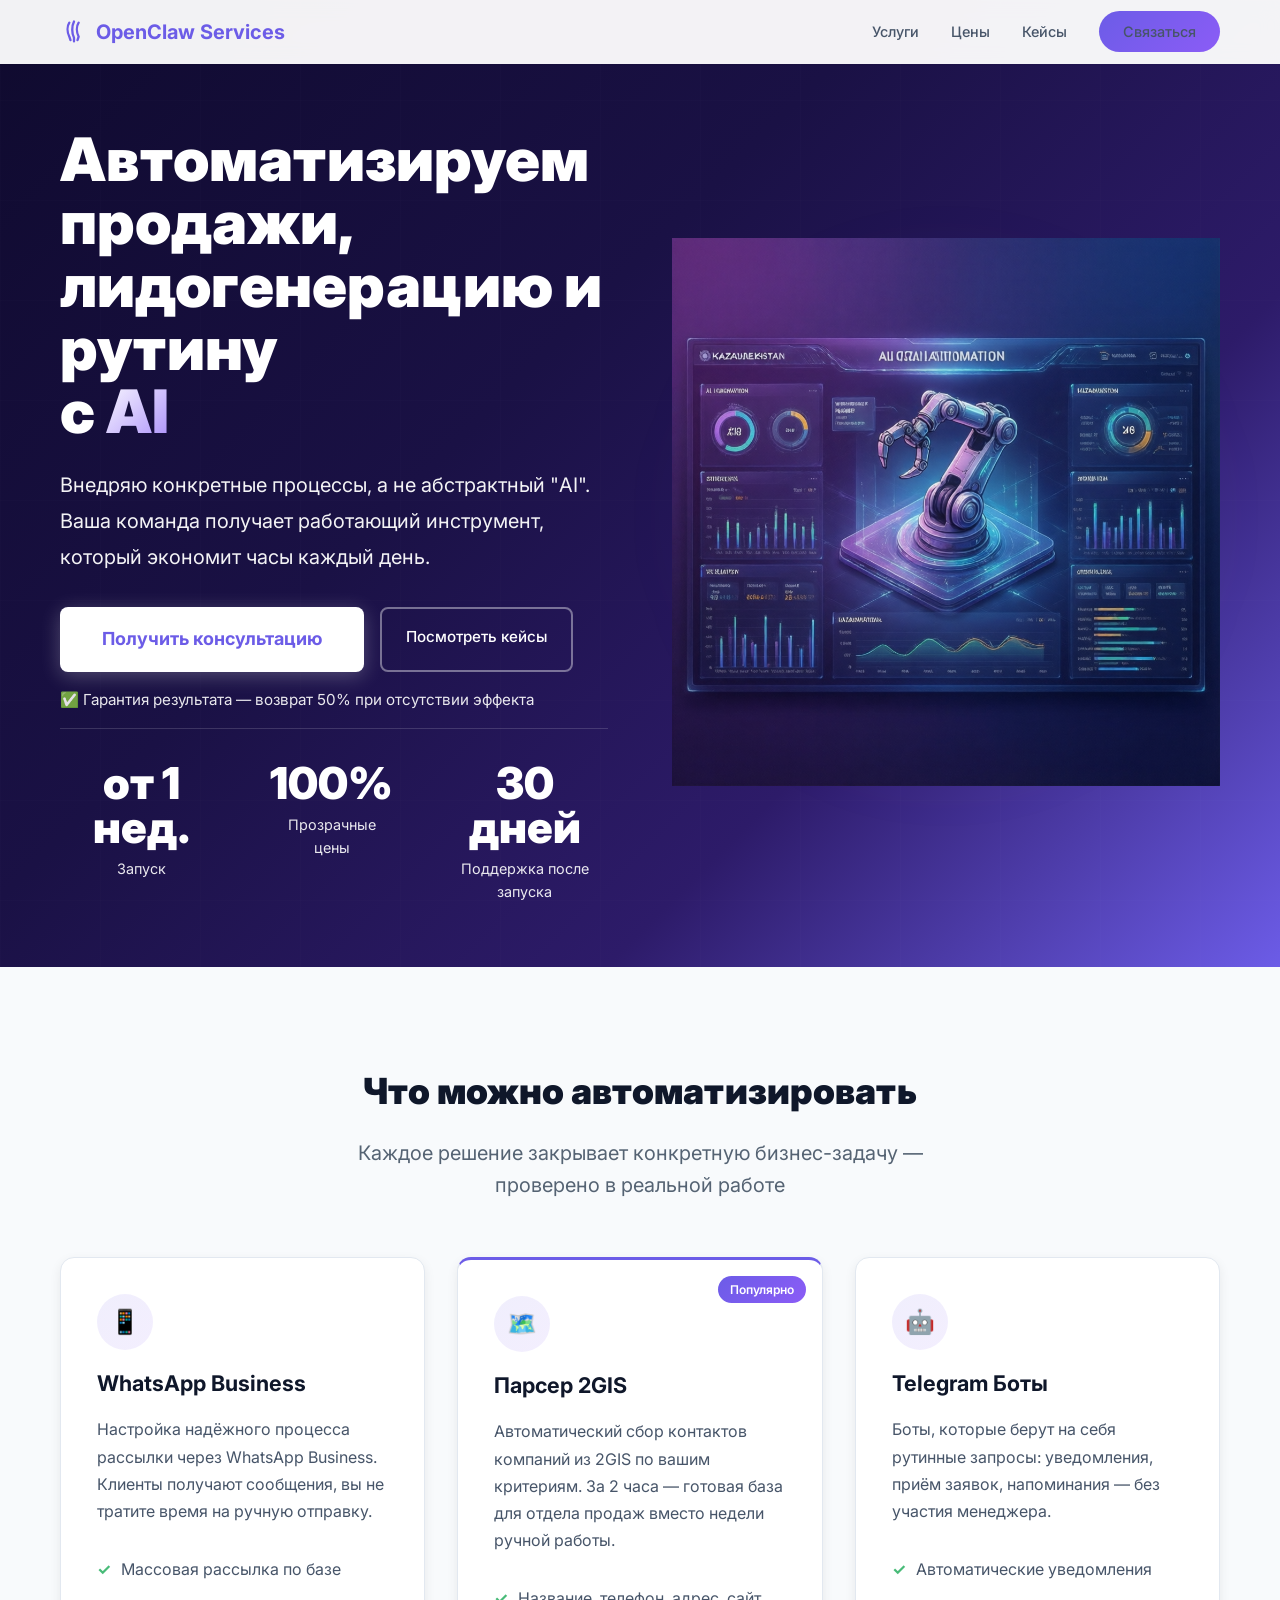
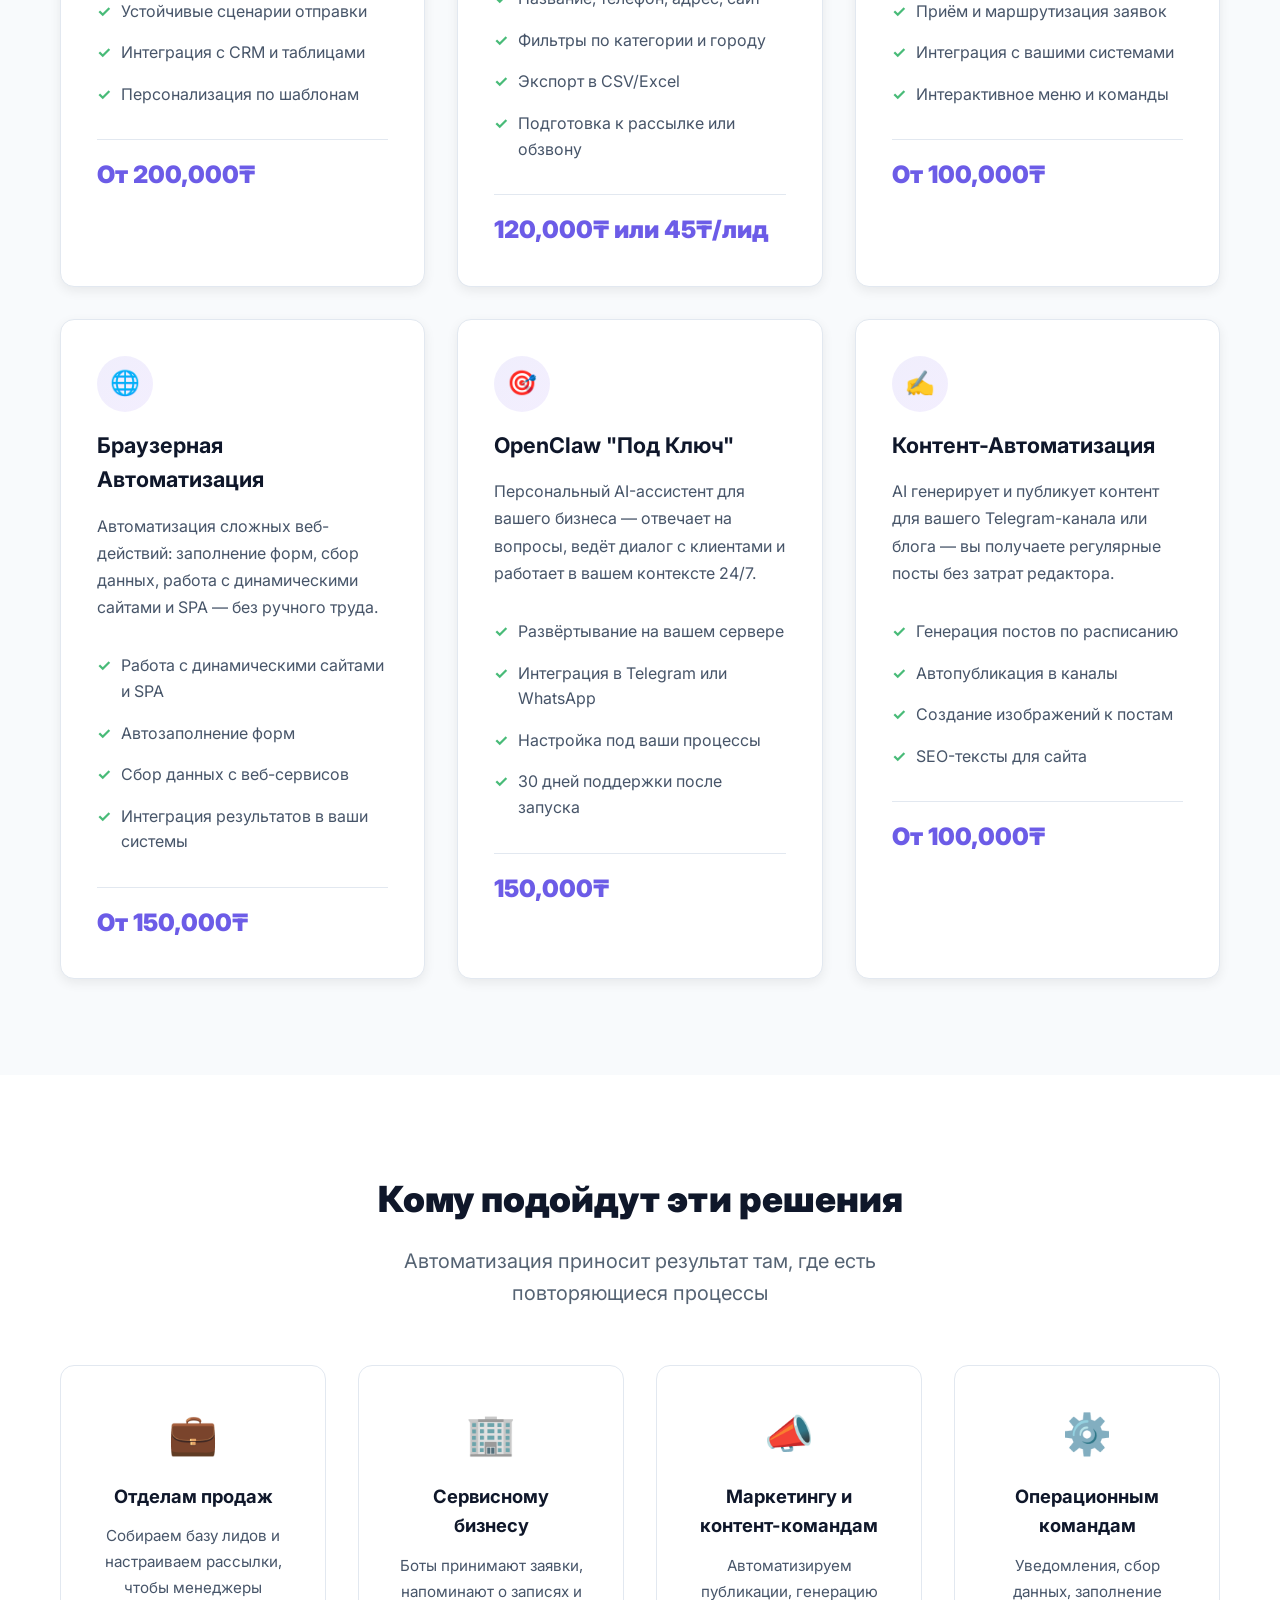
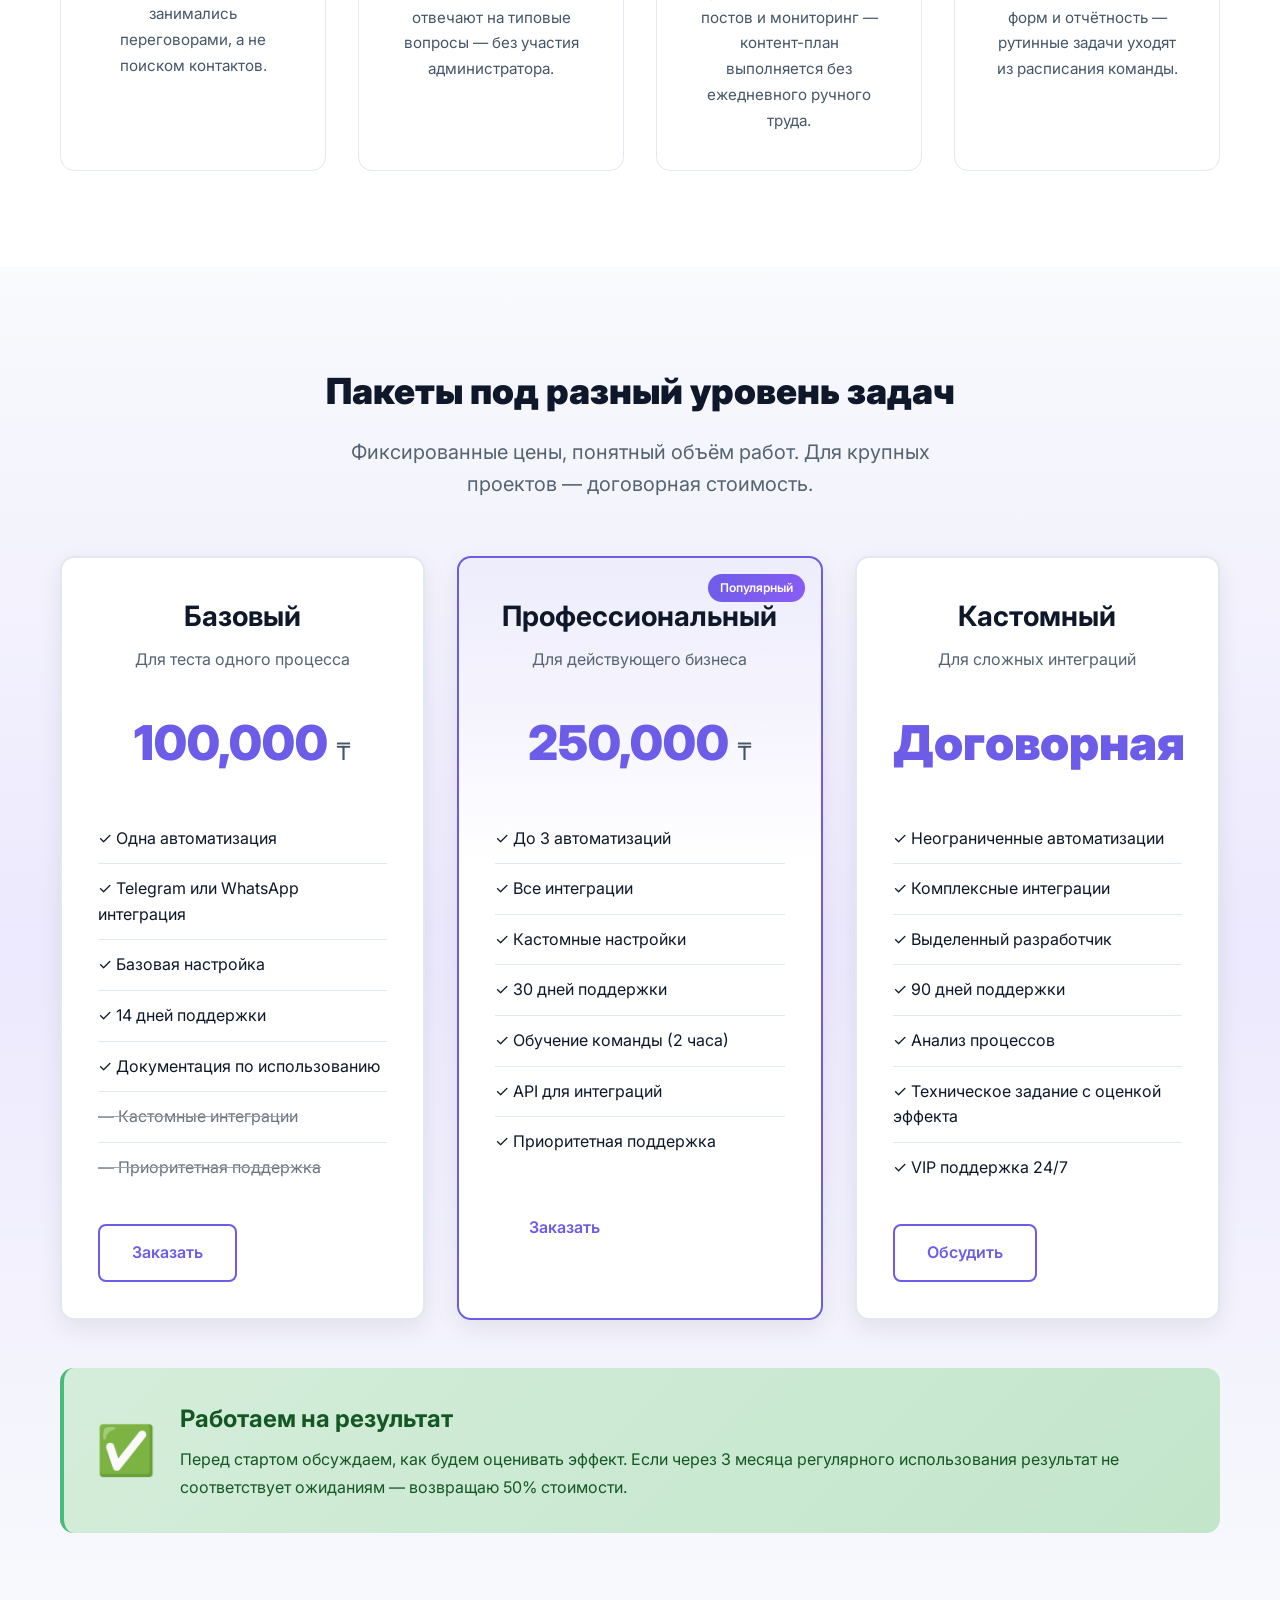
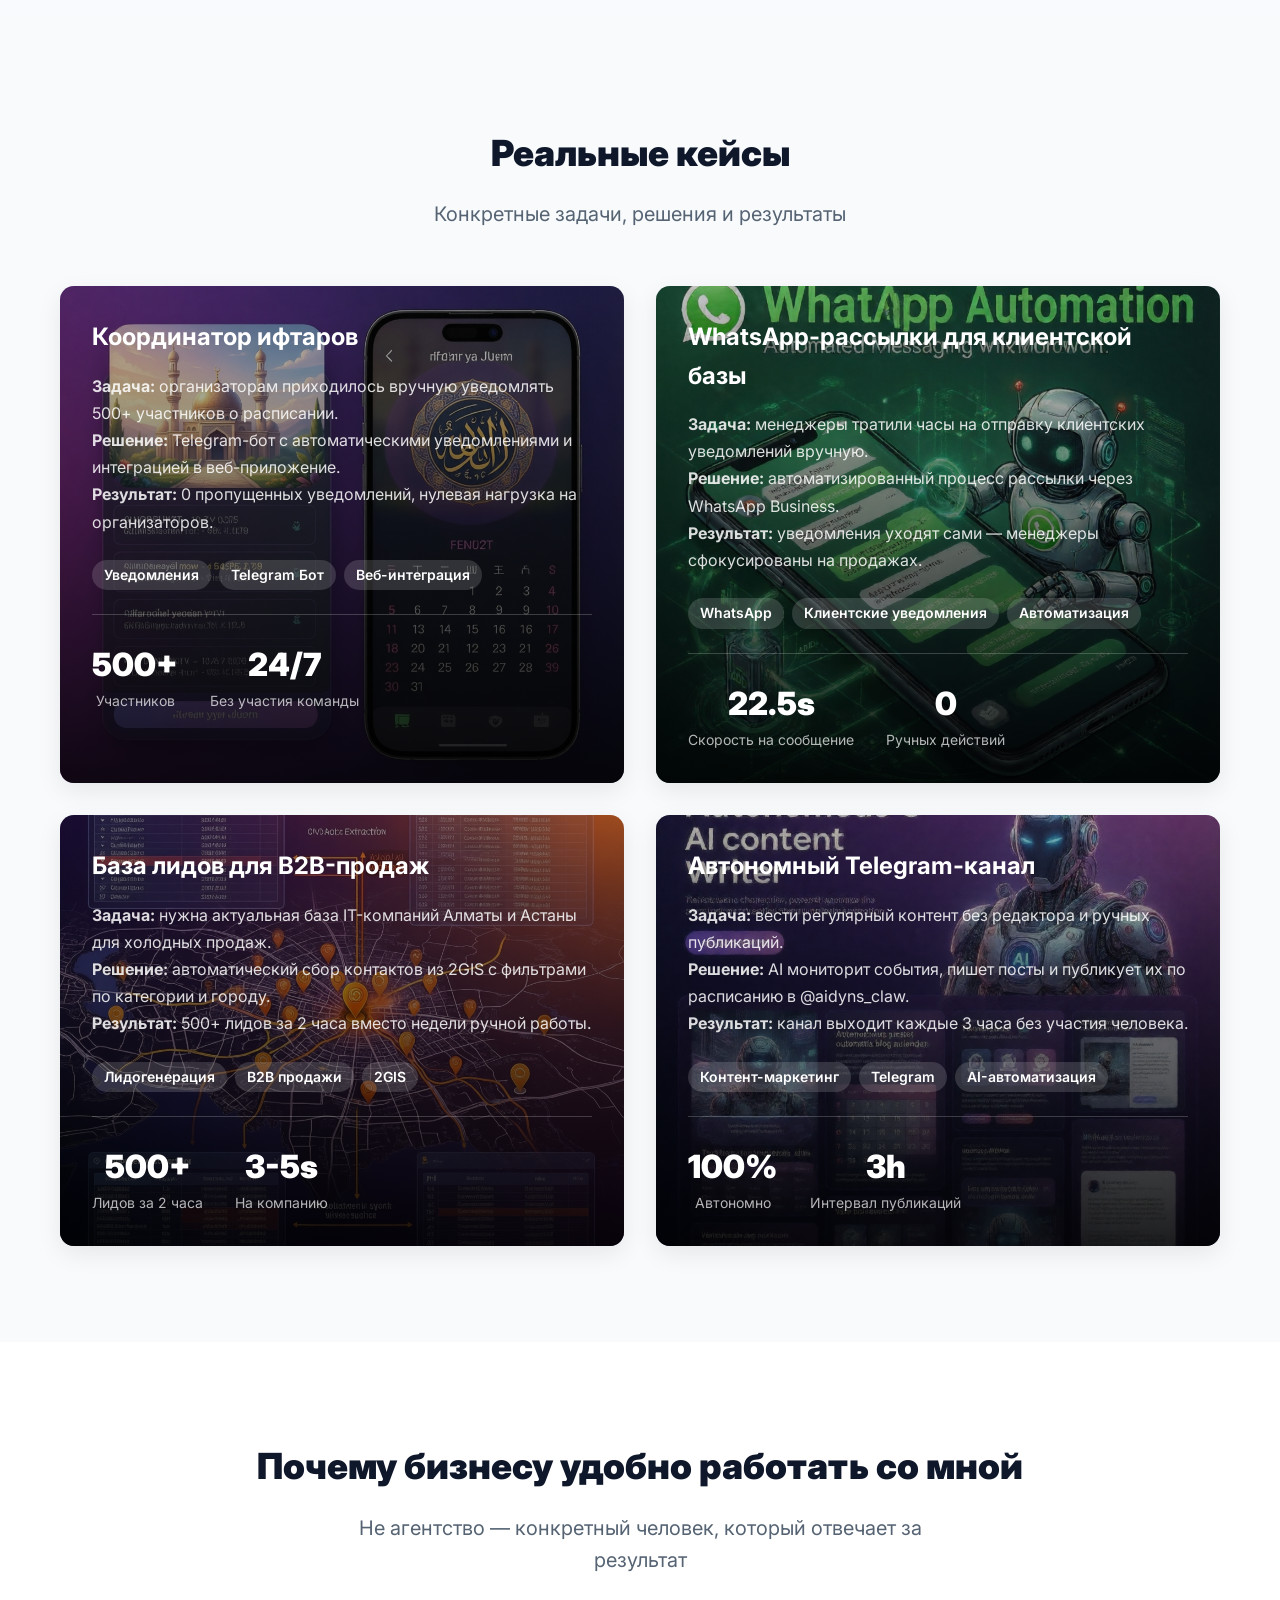
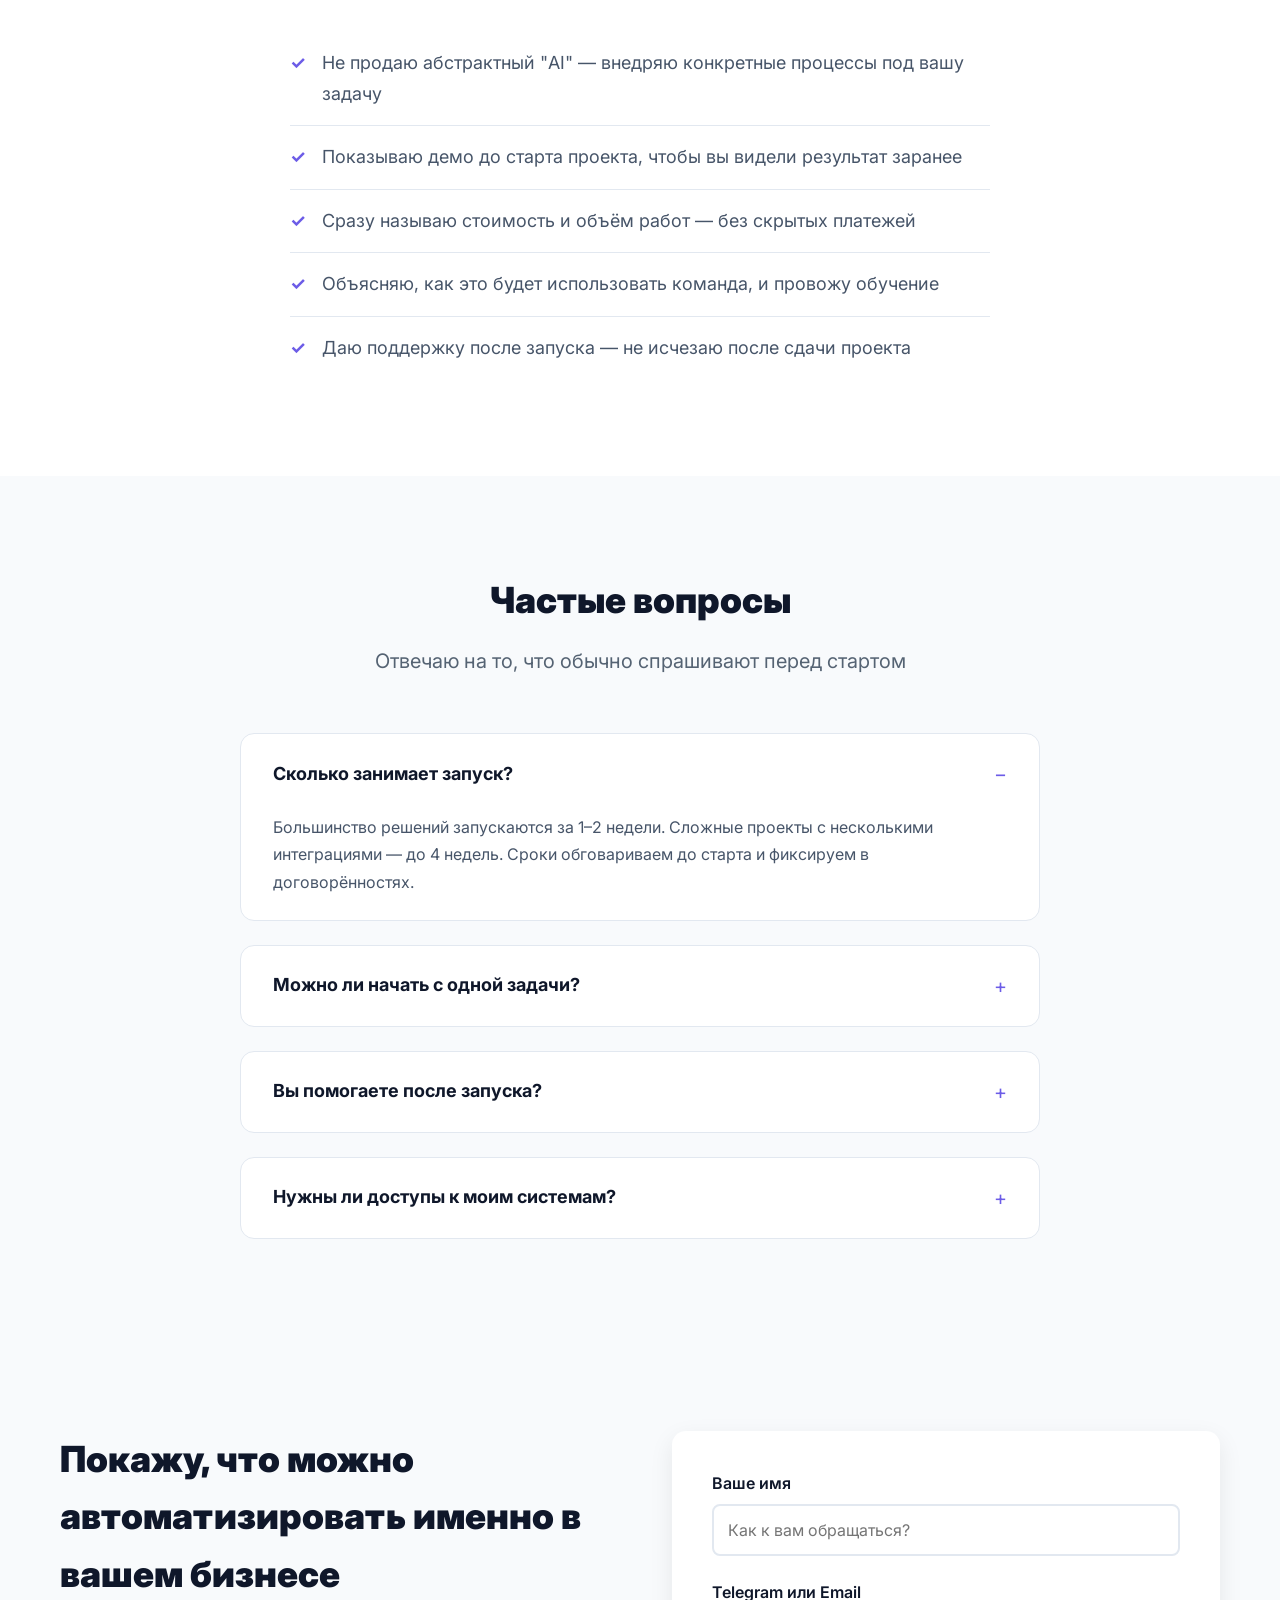
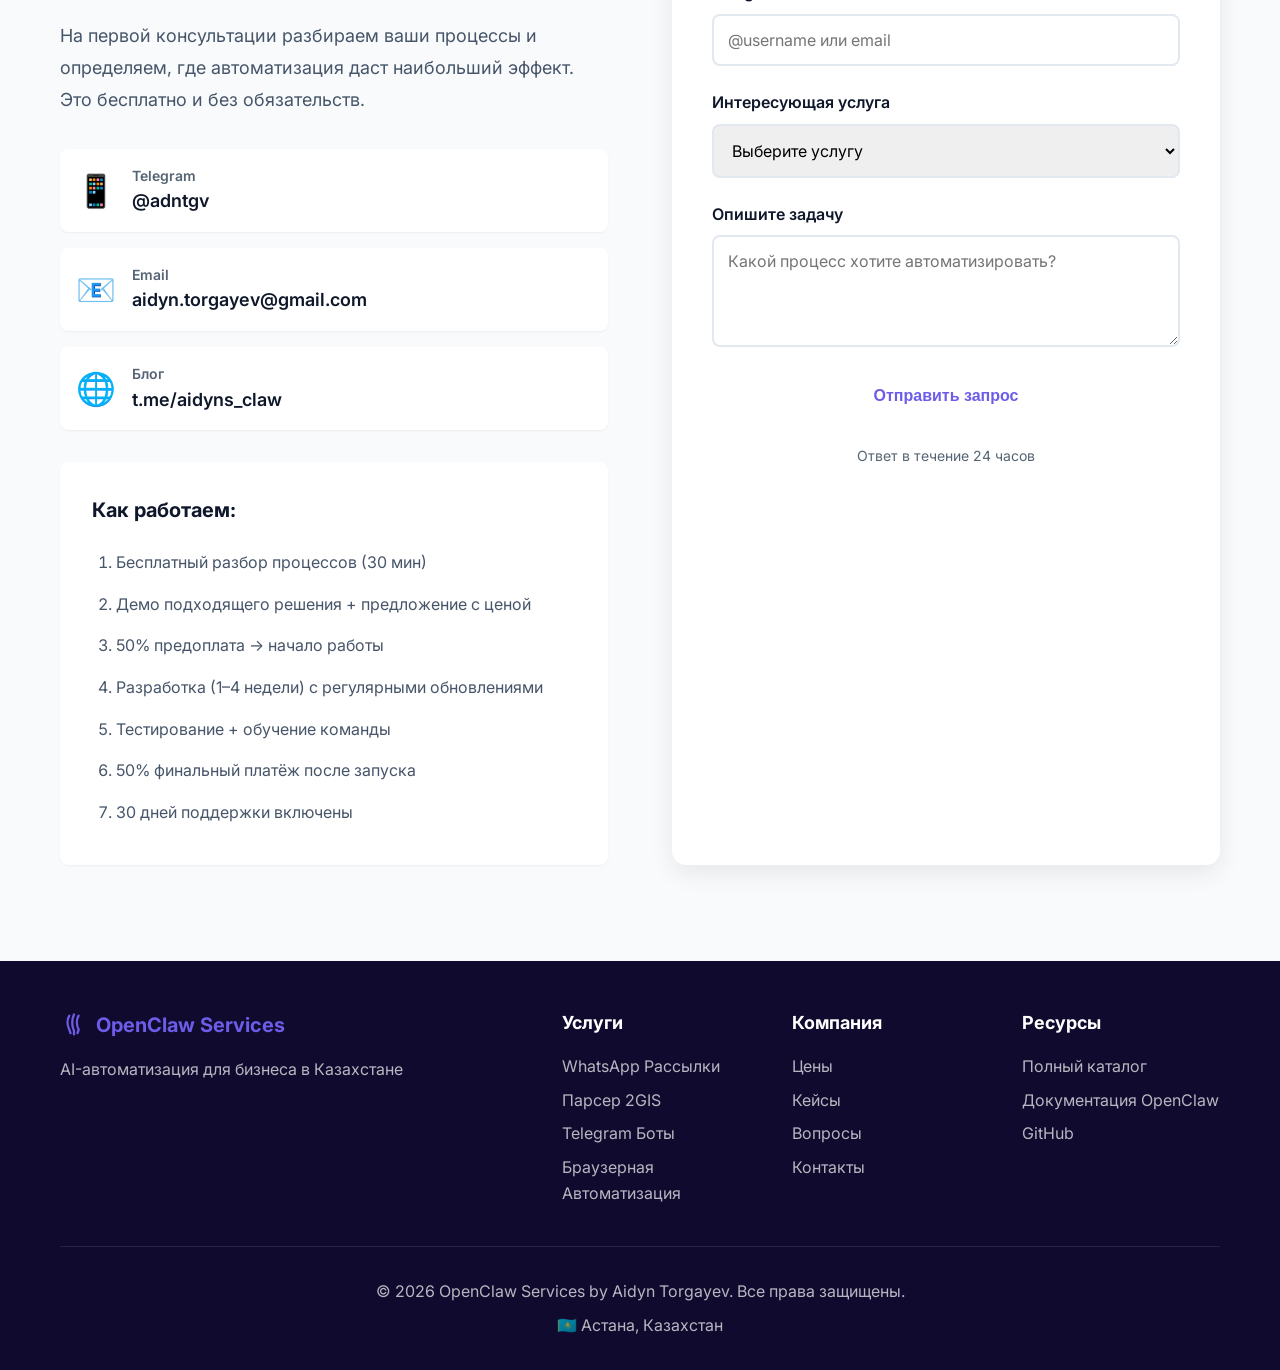
==== index.html @ f8daba83 "Polish: accessibility, performance & CRO improvements - Accessibility: skip-to-content link, aria-hi" ====
<!DOCTYPE html>
<html lang="ru">
<head>
    <meta charset="UTF-8">
    <meta name="viewport" content="width=device-width, initial-scale=1.0">
    <meta name="description" content="OpenClaw Services — AI-автоматизация продаж, лидогенерации и рутинных процессов для бизнеса в Казахстане. Запуск от 1 недели. От 120,000₸.">
    <meta name="keywords" content="AI автоматизация Казахстан, OpenClaw, WhatsApp рассылки, Telegram бот, парсинг лидов, автоматизация продаж, бизнес-автоматизация">
    <meta name="author" content="Aidyn Torgayev">

    <!-- Open Graph / Social Media -->
    <meta property="og:type" content="website">
    <meta property="og:title" content="OpenClaw Services — AI-Автоматизация для Бизнеса">
    <meta property="og:description" content="Автоматизируем продажи, лидогенерацию и рутинные процессы с AI. Реальные кейсы, прозрачные цены, поддержка после запуска.">
    <meta property="og:image" content="./images/hero.png">
    <meta property="og:url" content="https://openclaw.adntgv.com">

    <title>OpenClaw Services — AI-Автоматизация для Бизнеса в Казахстане</title>

    <link rel="stylesheet" href="styles.css">
    <link rel="preconnect" href="https://fonts.googleapis.com">
    <link rel="preconnect" href="https://fonts.gstatic.com" crossorigin>
    <link href="https://fonts.googleapis.com/css2?family=Inter:wght@400;600;700;900&display=swap" rel="stylesheet">
    <link rel="preload" as="image" href="./images/hero.png">
    <link rel="icon" type="image/svg+xml" href="data:image/svg+xml,<svg xmlns='http://www.w3.org/2000/svg' viewBox='0 0 24 24' fill='none' stroke='%236c5ce7' stroke-width='2' stroke-linecap='round' stroke-linejoin='round'><path d='M8 4 C6 7 6 12 8 16 L9 19'/><path d='M12 3 C10 7 10 13 12 17 L12 20'/><path d='M16 4 C14 7 14 12 16 16 L15 19'/></svg>">
</head>
<body>
    <a href="#services" class="skip-to-content">Перейти к основному содержанию</a>
    <!-- Navigation -->
    <nav class="nav">
        <div class="container">
            <div class="nav-content">
                <div class="logo">
                    <svg class="logo-svg" width="28" height="28" viewBox="0 0 24 24" fill="none" stroke="currentColor" stroke-width="2" stroke-linecap="round" stroke-linejoin="round" role="img" aria-label="OpenClaw">
                        <path d="M8 4 C6 7 6 12 8 16 L9 19"/>
                        <path d="M12 3 C10 7 10 13 12 17 L12 20"/>
                        <path d="M16 4 C14 7 14 12 16 16 L15 19"/>
                    </svg>
                    <span class="logo-text">OpenClaw Services</span>
                </div>
                <ul class="nav-links">
                    <li><a href="#services">Услуги</a></li>
                    <li><a href="#pricing">Цены</a></li>
                    <li><a href="#cases">Кейсы</a></li>
                    <li><a href="#contact" class="cta-button">Связаться</a></li>
                </ul>
                <button class="mobile-menu-toggle" aria-label="Toggle menu" aria-expanded="false">☰</button>
            </div>
        </div>
    </nav>

    <!-- Hero Section -->
    <header class="hero">
        <div class="container">
            <div class="hero-content">
                <div class="hero-text">
                    <h1 class="hero-title">
                        Автоматизируем продажи,<br>
                        лидогенерацию и рутину<br>
                        с <span class="gradient-text">AI</span>
                    </h1>
                    <p class="hero-subtitle">
                        Внедряю конкретные процессы, а не абстрактный "AI".
                        Ваша команда получает работающий инструмент,
                        который экономит часы каждый день.
                    </p>
                    <div class="hero-cta">
                        <a href="#contact" class="button button-primary">Получить консультацию</a>
                        <a href="#cases" class="button button-secondary">Посмотреть кейсы</a>
                    </div>
                    <p class="hero-guarantee">✅ Гарантия результата — возврат 50% при отсутствии эффекта</p>
                    <div class="hero-stats">
                        <div class="stat">
                            <div class="stat-number">от 1 нед.</div>
                            <div class="stat-label">Запуск</div>
                        </div>
                        <div class="stat">
                            <div class="stat-number">100%</div>
                            <div class="stat-label">Прозрачные цены</div>
                        </div>
                        <div class="stat">
                            <div class="stat-number">30 дней</div>
                            <div class="stat-label">Поддержка после запуска</div>
                        </div>
                    </div>
                </div>
                <div class="hero-image">
                    <img src="./images/hero.png" alt="AI Automation Illustration" width="1024" height="1024" fetchpriority="high">
                </div>
            </div>
        </div>
    </header>

    <!-- Services Section -->
    <section id="services" class="services">
        <div class="container">
            <div class="section-header">
                <h2 class="section-title">Что можно автоматизировать</h2>
                <p class="section-subtitle">
                    Каждое решение закрывает конкретную бизнес-задачу — проверено в реальной работе
                </p>
            </div>

            <div class="services-grid">
                <!-- Service 1 -->
                <div class="service-card">
                    <div class="service-icon" aria-hidden="true">📱</div>
                    <h3 class="service-title">WhatsApp Business</h3>
                    <p class="service-description">
                        Настройка надёжного процесса рассылки через WhatsApp Business.
                        Клиенты получают сообщения, вы не тратите время на ручную отправку.
                    </p>
                    <ul class="service-features">
                        <li>Массовая рассылка по базе</li>
                        <li>Устойчивые сценарии отправки</li>
                        <li>Интеграция с CRM и таблицами</li>
                        <li>Персонализация по шаблонам</li>
                    </ul>
                    <div class="service-price">От 200,000₸</div>
                </div>

                <!-- Service 2 -->
                <div class="service-card featured">
                    <div class="badge">Популярно</div>
                    <div class="service-icon" aria-hidden="true">🗺️</div>
                    <h3 class="service-title">Парсер 2GIS</h3>
                    <p class="service-description">
                        Автоматический сбор контактов компаний из 2GIS по вашим критериям.
                        За 2 часа — готовая база для отдела продаж вместо недели ручной работы.
                    </p>
                    <ul class="service-features">
                        <li>Название, телефон, адрес, сайт</li>
                        <li>Фильтры по категории и городу</li>
                        <li>Экспорт в CSV/Excel</li>
                        <li>Подготовка к рассылке или обзвону</li>
                    </ul>
                    <div class="service-price">120,000₸ или 45₸/лид</div>
                </div>

                <!-- Service 3 -->
                <div class="service-card">
                    <div class="service-icon" aria-hidden="true">🤖</div>
                    <h3 class="service-title">Telegram Боты</h3>
                    <p class="service-description">
                        Боты, которые берут на себя рутинные запросы: уведомления,
                        приём заявок, напоминания — без участия менеджера.
                    </p>
                    <ul class="service-features">
                        <li>Автоматические уведомления</li>
                        <li>Приём и маршрутизация заявок</li>
                        <li>Интеграция с вашими системами</li>
                        <li>Интерактивное меню и команды</li>
                    </ul>
                    <div class="service-price">От 100,000₸</div>
                </div>

                <!-- Service 4 -->
                <div class="service-card">
                    <div class="service-icon" aria-hidden="true">🌐</div>
                    <h3 class="service-title">Браузерная Автоматизация</h3>
                    <p class="service-description">
                        Автоматизация сложных веб-действий: заполнение форм, сбор данных,
                        работа с динамическими сайтами и SPA — без ручного труда.
                    </p>
                    <ul class="service-features">
                        <li>Работа с динамическими сайтами и SPA</li>
                        <li>Автозаполнение форм</li>
                        <li>Сбор данных с веб-сервисов</li>
                        <li>Интеграция результатов в ваши системы</li>
                    </ul>
                    <div class="service-price">От 150,000₸</div>
                </div>

                <!-- Service 5 -->
                <div class="service-card">
                    <div class="service-icon" aria-hidden="true">🎯</div>
                    <h3 class="service-title">OpenClaw "Под Ключ"</h3>
                    <p class="service-description">
                        Персональный AI-ассистент для вашего бизнеса — отвечает на вопросы,
                        ведёт диалог с клиентами и работает в вашем контексте 24/7.
                    </p>
                    <ul class="service-features">
                        <li>Развёртывание на вашем сервере</li>
                        <li>Интеграция в Telegram или WhatsApp</li>
                        <li>Настройка под ваши процессы</li>
                        <li>30 дней поддержки после запуска</li>
                    </ul>
                    <div class="service-price">150,000₸</div>
                </div>

                <!-- Service 6 -->
                <div class="service-card">
                    <div class="service-icon" aria-hidden="true">✍️</div>
                    <h3 class="service-title">Контент-Автоматизация</h3>
                    <p class="service-description">
                        AI генерирует и публикует контент для вашего Telegram-канала
                        или блога — вы получаете регулярные посты без затрат редактора.
                    </p>
                    <ul class="service-features">
                        <li>Генерация постов по расписанию</li>
                        <li>Автопубликация в каналы</li>
                        <li>Создание изображений к постам</li>
                        <li>SEO-тексты для сайта</li>
                    </ul>
                    <div class="service-price">От 100,000₸</div>
                </div>
            </div>
        </div>
    </section>

    <!-- Audience Section -->
    <section id="audience" class="audience">
        <div class="container">
            <div class="section-header">
                <h2 class="section-title">Кому подойдут эти решения</h2>
                <p class="section-subtitle">
                    Автоматизация приносит результат там, где есть повторяющиеся процессы
                </p>
            </div>

            <div class="audience-grid">
                <div class="audience-card">
                    <div class="audience-icon" aria-hidden="true">💼</div>
                    <h3 class="audience-title">Отделам продаж</h3>
                    <p class="audience-description">
                        Собираем базу лидов и настраиваем рассылки, чтобы менеджеры занимались
                        переговорами, а не поиском контактов.
                    </p>
                </div>

                <div class="audience-card">
                    <div class="audience-icon" aria-hidden="true">🏢</div>
                    <h3 class="audience-title">Сервисному бизнесу</h3>
                    <p class="audience-description">
                        Боты принимают заявки, напоминают о записях и отвечают на типовые вопросы —
                        без участия администратора.
                    </p>
                </div>

                <div class="audience-card">
                    <div class="audience-icon" aria-hidden="true">📣</div>
                    <h3 class="audience-title">Маркетингу и контент-командам</h3>
                    <p class="audience-description">
                        Автоматизируем публикации, генерацию постов и мониторинг —
                        контент-план выполняется без ежедневного ручного труда.
                    </p>
                </div>

                <div class="audience-card">
                    <div class="audience-icon" aria-hidden="true">⚙️</div>
                    <h3 class="audience-title">Операционным командам</h3>
                    <p class="audience-description">
                        Уведомления, сбор данных, заполнение форм и отчётность —
                        рутинные задачи уходят из расписания команды.
                    </p>
                </div>
            </div>
        </div>
    </section>

    <!-- Pricing Section -->
    <section id="pricing" class="pricing">
        <div class="container">
            <div class="section-header">
                <h2 class="section-title">Пакеты под разный уровень задач</h2>
                <p class="section-subtitle">
                    Фиксированные цены, понятный объём работ. Для крупных проектов — договорная стоимость.
                </p>
            </div>

            <div class="pricing-grid">
                <!-- Basic Tier -->
                <div class="pricing-card">
                    <div class="pricing-header">
                        <h3 class="pricing-title">Базовый</h3>
                        <p class="pricing-subtitle">Для теста одного процесса</p>
                    </div>
                    <div class="pricing-price">
                        <span class="price-amount">100,000</span>
                        <span class="price-currency">₸</span>
                    </div>
                    <ul class="pricing-features">
                        <li>✓ Одна автоматизация</li>
                        <li>✓ Telegram или WhatsApp интеграция</li>
                        <li>✓ Базовая настройка</li>
                        <li>✓ 14 дней поддержки</li>
                        <li>✓ Документация по использованию</li>
                        <li class="disabled">— Кастомные интеграции</li>
                        <li class="disabled">— Приоритетная поддержка</li>
                    </ul>
                    <a href="#contact" class="button button-outline">Заказать</a>
                </div>

                <!-- Pro Tier -->
                <div class="pricing-card featured">
                    <div class="badge">Популярный</div>
                    <div class="pricing-header">
                        <h3 class="pricing-title">Профессиональный</h3>
                        <p class="pricing-subtitle">Для действующего бизнеса</p>
                    </div>
                    <div class="pricing-price">
                        <span class="price-amount">250,000</span>
                        <span class="price-currency">₸</span>
                    </div>
                    <ul class="pricing-features">
                        <li>✓ До 3 автоматизаций</li>
                        <li>✓ Все интеграции</li>
                        <li>✓ Кастомные настройки</li>
                        <li>✓ 30 дней поддержки</li>
                        <li>✓ Обучение команды (2 часа)</li>
                        <li>✓ API для интеграций</li>
                        <li>✓ Приоритетная поддержка</li>
                    </ul>
                    <a href="#contact" class="button button-primary">Заказать</a>
                </div>

                <!-- Custom Tier -->
                <div class="pricing-card">
                    <div class="pricing-header">
                        <h3 class="pricing-title">Кастомный</h3>
                        <p class="pricing-subtitle">Для сложных интеграций</p>
                    </div>
                    <div class="pricing-price">
                        <span class="price-amount">Договорная</span>
                    </div>
                    <ul class="pricing-features">
                        <li>✓ Неограниченные автоматизации</li>
                        <li>✓ Комплексные интеграции</li>
                        <li>✓ Выделенный разработчик</li>
                        <li>✓ 90 дней поддержки</li>
                        <li>✓ Анализ процессов</li>
                        <li>✓ Техническое задание с оценкой эффекта</li>
                        <li>✓ VIP поддержка 24/7</li>
                    </ul>
                    <a href="#contact" class="button button-outline">Обсудить</a>
                </div>
            </div>

            <!-- Guarantee -->
            <div class="guarantee">
                <div class="guarantee-icon" aria-hidden="true">✅</div>
                <div class="guarantee-content">
                    <h3 class="guarantee-title">Работаем на результат</h3>
                    <p class="guarantee-text">
                        Перед стартом обсуждаем, как будем оценивать эффект.
                        Если через 3 месяца регулярного использования результат не соответствует ожиданиям —
                        возвращаю 50% стоимости.
                    </p>
                </div>
            </div>
        </div>
    </section>

    <!-- Cases Section -->
    <section id="cases" class="cases">
        <div class="container">
            <div class="section-header">
                <h2 class="section-title">Реальные кейсы</h2>
                <p class="section-subtitle">
                    Конкретные задачи, решения и результаты
                </p>
            </div>

            <div class="cases-grid">
                <!-- Case 1 -->
                <div class="case-card">
                    <div class="case-image">
                        <img src="./images/case-iftar.png" alt="Iftar Coordinator Bot" loading="lazy" width="1024" height="1024">
                    </div>
                    <div class="case-content">
                        <h3 class="case-title">Координатор ифтаров</h3>
                        <p class="case-description">
                            <strong>Задача:</strong> организаторам приходилось вручную уведомлять 500+ участников о расписании.<br>
                            <strong>Решение:</strong> Telegram-бот с автоматическими уведомлениями и интеграцией в веб-приложение.<br>
                            <strong>Результат:</strong> 0 пропущенных уведомлений, нулевая нагрузка на организаторов.
                        </p>
                        <div class="case-tags">
                            <span class="tag">Уведомления</span>
                            <span class="tag">Telegram Бот</span>
                            <span class="tag">Веб-интеграция</span>
                        </div>
                        <div class="case-results">
                            <div class="result-item">
                                <div class="result-value">500+</div>
                                <div class="result-label">Участников</div>
                            </div>
                            <div class="result-item">
                                <div class="result-value">24/7</div>
                                <div class="result-label">Без участия команды</div>
                            </div>
                        </div>
                    </div>
                </div>

                <!-- Case 2 -->
                <div class="case-card">
                    <div class="case-image">
                        <img src="./images/case-whatsapp.png" alt="WhatsApp Automation" loading="lazy" width="1024" height="1024">
                    </div>
                    <div class="case-content">
                        <h3 class="case-title">WhatsApp-рассылки для клиентской базы</h3>
                        <p class="case-description">
                            <strong>Задача:</strong> менеджеры тратили часы на отправку клиентских уведомлений вручную.<br>
                            <strong>Решение:</strong> автоматизированный процесс рассылки через WhatsApp Business.<br>
                            <strong>Результат:</strong> уведомления уходят сами — менеджеры сфокусированы на продажах.
                        </p>
                        <div class="case-tags">
                            <span class="tag">WhatsApp</span>
                            <span class="tag">Клиентские уведомления</span>
                            <span class="tag">Автоматизация</span>
                        </div>
                        <div class="case-results">
                            <div class="result-item">
                                <div class="result-value">22.5s</div>
                                <div class="result-label">Скорость на сообщение</div>
                            </div>
                            <div class="result-item">
                                <div class="result-value">0</div>
                                <div class="result-label">Ручных действий</div>
                            </div>
                        </div>
                    </div>
                </div>

                <!-- Case 3 -->
                <div class="case-card">
                    <div class="case-image">
                        <img src="./images/case-2gis.png" alt="2GIS Lead Scraper" loading="lazy" width="1024" height="1024">
                    </div>
                    <div class="case-content">
                        <h3 class="case-title">База лидов для B2B-продаж</h3>
                        <p class="case-description">
                            <strong>Задача:</strong> нужна актуальная база IT-компаний Алматы и Астаны для холодных продаж.<br>
                            <strong>Решение:</strong> автоматический сбор контактов из 2GIS с фильтрами по категории и городу.<br>
                            <strong>Результат:</strong> 500+ лидов за 2 часа вместо недели ручной работы.
                        </p>
                        <div class="case-tags">
                            <span class="tag">Лидогенерация</span>
                            <span class="tag">B2B продажи</span>
                            <span class="tag">2GIS</span>
                        </div>
                        <div class="case-results">
                            <div class="result-item">
                                <div class="result-value">500+</div>
                                <div class="result-label">Лидов за 2 часа</div>
                            </div>
                            <div class="result-item">
                                <div class="result-value">3-5s</div>
                                <div class="result-label">На компанию</div>
                            </div>
                        </div>
                    </div>
                </div>

                <!-- Case 4 -->
                <div class="case-card">
                    <div class="case-image">
                        <img src="./images/case-blog.png" alt="Autonomous Blog" loading="lazy" width="1024" height="1024">
                    </div>
                    <div class="case-content">
                        <h3 class="case-title">Автономный Telegram-канал</h3>
                        <p class="case-description">
                            <strong>Задача:</strong> вести регулярный контент без редактора и ручных публикаций.<br>
                            <strong>Решение:</strong> AI мониторит события, пишет посты и публикует их по расписанию в @aidyns_claw.<br>
                            <strong>Результат:</strong> канал выходит каждые 3 часа без участия человека.
                        </p>
                        <div class="case-tags">
                            <span class="tag">Контент-маркетинг</span>
                            <span class="tag">Telegram</span>
                            <span class="tag">AI-автоматизация</span>
                        </div>
                        <div class="case-results">
                            <div class="result-item">
                                <div class="result-value">100%</div>
                                <div class="result-label">Автономно</div>
                            </div>
                            <div class="result-item">
                                <div class="result-value">3h</div>
                                <div class="result-label">Интервал публикаций</div>
                            </div>
                        </div>
                    </div>
                </div>
            </div>
        </div>
    </section>

    <!-- Trust Section -->
    <section id="trust" class="trust">
        <div class="container">
            <div class="section-header">
                <h2 class="section-title">Почему бизнесу удобно работать со мной</h2>
                <p class="section-subtitle">
                    Не агентство — конкретный человек, который отвечает за результат
                </p>
            </div>

            <ul class="trust-list">
                <li class="trust-item">Не продаю абстрактный "AI" — внедряю конкретные процессы под вашу задачу</li>
                <li class="trust-item">Показываю демо до старта проекта, чтобы вы видели результат заранее</li>
                <li class="trust-item">Сразу называю стоимость и объём работ — без скрытых платежей</li>
                <li class="trust-item">Объясняю, как это будет использовать команда, и провожу обучение</li>
                <li class="trust-item">Даю поддержку после запуска — не исчезаю после сдачи проекта</li>
            </ul>
        </div>
    </section>

    <!-- FAQ Section -->
    <section id="faq" class="faq">
        <div class="container">
            <div class="section-header">
                <h2 class="section-title">Частые вопросы</h2>
                <p class="section-subtitle">
                    Отвечаю на то, что обычно спрашивают перед стартом
                </p>
            </div>

            <div class="faq-grid">
                <details class="faq-item" open>
                    <summary class="faq-question">Сколько занимает запуск?</summary>
                    <div class="faq-answer">
                        Большинство решений запускаются за 1–2 недели. Сложные проекты с несколькими
                        интеграциями — до 4 недель. Сроки обговариваем до старта и фиксируем в договорённостях.
                    </div>
                </details>

                <details class="faq-item">
                    <summary class="faq-question">Можно ли начать с одной задачи?</summary>
                    <div class="faq-answer">
                        Да. Базовый пакет — это ровно одна автоматизация. Хорошая точка входа,
                        чтобы убедиться в подходе до расширения. Многие клиенты начинали с парсера лидов
                        или одного бота и потом добавляли остальное.
                    </div>
                </details>

                <details class="faq-item">
                    <summary class="faq-question">Вы помогаете после запуска?</summary>
                    <div class="faq-answer">
                        Да, все пакеты включают период поддержки — от 14 до 90 дней.
                        Если что-то перестало работать или нужно небольшое изменение —
                        решаю в рамках поддержки без дополнительной оплаты.
                    </div>
                </details>

                <details class="faq-item">
                    <summary class="faq-question">Нужны ли доступы к моим системам?</summary>
                    <div class="faq-answer">
                        Зависит от задачи. Для интеграции с CRM или вашим сервисом — да, нужны API-ключи
                        или доступ к тестовой среде. Для парсинга и рассылок — нет.
                        Обговариваем конкретный список на консультации.
                    </div>
                </details>
            </div>
        </div>
    </section>

    <!-- Contact Section -->
    <section id="contact" class="contact">
        <div class="container">
            <div class="contact-content">
                <div class="contact-info">
                    <h2 class="section-title">Покажу, что можно автоматизировать именно в вашем бизнесе</h2>
                    <p class="contact-text">
                        На первой консультации разбираем ваши процессы и определяем,
                        где автоматизация даст наибольший эффект. Это бесплатно и без обязательств.
                    </p>

                    <div class="contact-methods">
                        <a href="https://t.me/adntgv" class="contact-method" target="_blank">
                            <div class="method-icon" aria-hidden="true">📱</div>
                            <div class="method-details">
                                <div class="method-title">Telegram</div>
                                <div class="method-value">@adntgv</div>
                            </div>
                        </a>

                        <div class="contact-method">
                            <div class="method-icon" aria-hidden="true">📧</div>
                            <div class="method-details">
                                <div class="method-title">Email</div>
                                <div class="method-value">aidyn.torgayev@gmail.com</div>
                            </div>
                        </div>

                        <div class="contact-method">
                            <div class="method-icon" aria-hidden="true">🌐</div>
                            <div class="method-details">
                                <div class="method-title">Блог</div>
                                <div class="method-value">t.me/aidyns_claw</div>
                            </div>
                        </div>
                    </div>

                    <div class="process-preview">
                        <h3>Как работаем:</h3>
                        <ol class="process-steps">
                            <li>Бесплатный разбор процессов (30 мин)</li>
                            <li>Демо подходящего решения + предложение с ценой</li>
                            <li>50% предоплата → начало работы</li>
                            <li>Разработка (1–4 недели) с регулярными обновлениями</li>
                            <li>Тестирование + обучение команды</li>
                            <li>50% финальный платёж после запуска</li>
                            <li>30 дней поддержки включены</li>
                        </ol>
                    </div>
                </div>

                <div class="contact-form-container">
                    <form class="contact-form" id="contactForm">
                        <div class="form-group">
                            <label for="name">Ваше имя</label>
                            <input type="text" id="name" name="name" required placeholder="Как к вам обращаться?">
                        </div>

                        <div class="form-group">
                            <label for="contact">Telegram или Email</label>
                            <input type="text" id="contact" name="contact" required placeholder="@username или email">
                        </div>

                        <div class="form-group">
                            <label for="service">Интересующая услуга</label>
                            <select id="service" name="service" required>
                                <option value="">Выберите услугу</option>
                                <option value="whatsapp">WhatsApp Business</option>
                                <option value="2gis">Парсер 2GIS</option>
                                <option value="telegram">Telegram Бот</option>
                                <option value="browser">Браузерная Автоматизация</option>
                                <option value="openclaw">OpenClaw "Под Ключ"</option>
                                <option value="content">Контент-Автоматизация</option>
                                <option value="custom">Кастомное Решение</option>
                            </select>
                        </div>

                        <div class="form-group">
                            <label for="message">Опишите задачу</label>
                            <textarea id="message" name="message" rows="4" required placeholder="Какой процесс хотите автоматизировать?"></textarea>
                        </div>

                        <button type="submit" class="button button-primary">Отправить запрос</button>
                        <p class="form-note">Ответ в течение 24 часов</p>
                    </form>
                </div>
            </div>
        </div>
    </section>

    <!-- Footer -->
    <footer class="footer">
        <div class="container">
            <div class="footer-content">
                <div class="footer-brand">
                    <div class="logo">
                        <svg class="logo-svg" width="28" height="28" viewBox="0 0 24 24" fill="none" stroke="currentColor" stroke-width="2" stroke-linecap="round" stroke-linejoin="round" role="img" aria-label="OpenClaw">
                            <path d="M8 4 C6 7 6 12 8 16 L9 19"/>
                            <path d="M12 3 C10 7 10 13 12 17 L12 20"/>
                            <path d="M16 4 C14 7 14 12 16 16 L15 19"/>
                        </svg>
                        <span class="logo-text">OpenClaw Services</span>
                    </div>
                    <p class="footer-tagline">
                        AI-автоматизация для бизнеса в Казахстане
                    </p>
                </div>

                <div class="footer-links">
                    <div class="footer-column">
                        <h4>Услуги</h4>
                        <ul>
                            <li><a href="#services">WhatsApp Рассылки</a></li>
                            <li><a href="#services">Парсер 2GIS</a></li>
                            <li><a href="#services">Telegram Боты</a></li>
                            <li><a href="#services">Браузерная Автоматизация</a></li>
                        </ul>
                    </div>

                    <div class="footer-column">
                        <h4>Компания</h4>
                        <ul>
                            <li><a href="#pricing">Цены</a></li>
                            <li><a href="#cases">Кейсы</a></li>
                            <li><a href="#faq">Вопросы</a></li>
                            <li><a href="#contact">Контакты</a></li>
                        </ul>
                    </div>

                    <div class="footer-column">
                        <h4>Ресурсы</h4>
                        <ul>
                            <li><a href="https://minio-api.adntgv.com/blog/openclaw-services-catalog.html" target="_blank">Полный каталог</a></li>
                            <li><a href="https://docs.openclaw.ai" target="_blank">Документация OpenClaw</a></li>
                            <li><a href="https://github.com/openclaw/openclaw" target="_blank">GitHub</a></li>
                        </ul>
                    </div>
                </div>
            </div>

            <div class="footer-bottom">
                <p>&copy; 2026 OpenClaw Services by Aidyn Torgayev. Все права защищены.</p>
                <p class="footer-location"><span aria-hidden="true">🇰🇿</span> Астана, Казахстан</p>
            </div>
        </div>
    </footer>

    <script src="script.js" defer></script>
</body>
</html>
---- styles.css ----
/* Reset and Base Styles */
* {
    margin: 0;
    padding: 0;
    box-sizing: border-box;
}

.skip-to-content {
    position: absolute;
    top: -100%;
    left: 50%;
    transform: translateX(-50%);
    background: var(--primary);
    color: white;
    padding: 0.75rem 1.5rem;
    border-radius: 0 0 0.5rem 0.5rem;
    z-index: 10001;
    font-weight: 600;
    text-decoration: none;
    transition: top 0.2s ease;
}
.skip-to-content:focus { top: 0; }

:root {
    --primary: #6c5ce7;
    --secondary: #8b5cf6;
    --accent: #a78bfa;
    --text-dark: #0f172a;
    --text-gray: #475569;
    --text-light: #556373;
    --bg-light: #f8fafc;
    --bg-white: #ffffff;
    --border: #e2e8f0;
    --success: #48bb78;
    --hero-dark: #0f0a2e;
    --hero-mid: #1a1145;

    --gradient-primary: linear-gradient(135deg, #0f0a2e 0%, #1a1145 40%, #2d1b69 70%, #6c5ce7 100%);

    --shadow-sm: 0 1px 2px rgba(0, 0, 0, 0.05);
    --shadow-md: 0 4px 12px rgba(0, 0, 0, 0.07);
    --shadow-lg: 0 8px 24px rgba(0, 0, 0, 0.08);
    --shadow-xl: 0 16px 40px rgba(0, 0, 0, 0.1);
}

html {
    scroll-behavior: smooth;
}

body {
    font-family: 'Inter', -apple-system, BlinkMacSystemFont, 'Segoe UI', Roboto, sans-serif;
    font-size: 16px;
    line-height: 1.6;
    color: var(--text-dark);
    background: var(--bg-white);
}

.container {
    max-width: 1200px;
    margin: 0 auto;
    padding: 0 20px;
}

/* Navigation */
.nav {
    position: fixed;
    top: 0;
    left: 0;
    right: 0;
    background: rgba(255, 255, 255, 0.95);
    backdrop-filter: blur(10px);
    box-shadow: var(--shadow-sm);
    z-index: 1000;
}

.nav-content {
    display: flex;
    justify-content: space-between;
    align-items: center;
    padding: 1rem 0;
}

.logo {
    display: flex;
    align-items: center;
    gap: 0.5rem;
    font-size: 1.25rem;
    font-weight: 700;
    color: var(--primary);
    text-decoration: none;
}

.logo-icon {
    font-size: 1.5rem;
}

.logo-svg {
    color: var(--primary);
    flex-shrink: 0;
}

.nav-links {
    display: flex;
    list-style: none;
    gap: 2rem;
    align-items: center;
}

.nav-links a {
    text-decoration: none;
    color: var(--text-gray);
    font-weight: 500;
    font-size: 0.9rem;
    transition: color 0.3s ease;
}

.nav-links a:hover {
    color: var(--primary);
}

.mobile-menu-toggle {
    display: none;
    background: none;
    border: none;
    font-size: 1.5rem;
    cursor: pointer;
    color: var(--text-dark);
}

/* Hero Section */
.hero {
    padding: 8rem 0 4rem;
    background: var(--gradient-primary);
    color: white;
    position: relative;
    overflow: hidden;
}

.hero::before {
    content: '';
    position: absolute;
    top: 0;
    left: 0;
    right: 0;
    bottom: 0;
    background: url('data:image/svg+xml,<svg width="100" height="100" xmlns="http://www.w3.org/2000/svg"><defs><pattern id="grid" width="100" height="100" patternUnits="userSpaceOnUse"><path d="M 100 0 L 0 0 0 100" fill="none" stroke="rgba(255,255,255,0.05)" stroke-width="1"/></pattern></defs><rect width="100%" height="100%" fill="url(%23grid)"/></svg>');
    opacity: 0.3;
}

.hero-content {
    position: relative;
    display: grid;
    grid-template-columns: 1fr 1fr;
    gap: 4rem;
    align-items: center;
}

.hero-title {
    font-size: 3.75rem;
    font-weight: 900;
    line-height: 1.05;
    margin-bottom: 1.5rem;
}

.gradient-text {
    background: linear-gradient(135deg, #ffffff 0%, #a78bfa 100%);
    -webkit-background-clip: text;
    -webkit-text-fill-color: transparent;
    background-clip: text;
}

.hero-subtitle {
    font-size: 1.25rem;
    line-height: 1.8;
    opacity: 0.95;
    margin-bottom: 2rem;
}

.hero-cta {
    display: flex;
    gap: 1rem;
    margin-bottom: 1rem;
}

.hero-cta .button-primary {
    padding: 1rem 2.5rem;
    font-size: 1.125rem;
    font-weight: 700;
    box-shadow: 0 4px 20px rgba(255, 255, 255, 0.25);
}

.hero-cta .button-secondary {
    padding: 1rem 1.5rem;
    font-size: 0.95rem;
    border-color: rgba(255, 255, 255, 0.4);
    font-weight: 500;
}

.hero-guarantee {
    font-size: 0.95rem;
    opacity: 0.9;
    margin-bottom: 1rem;
}

.hero-stats {
    display: flex;
    gap: 3rem;
    border-top: 1px solid rgba(255, 255, 255, 0.15);
    padding-top: 2rem;
}

.stat {
    text-align: center;
}

.stat-number {
    font-size: 2.75rem;
    font-weight: 900;
    line-height: 1;
}

.stat-label {
    font-size: 0.9rem;
    opacity: 0.9;
    margin-top: 0.5rem;
}

.hero-image {
    position: relative;
}

.hero-image::before {
    content: '';
    position: absolute;
    top: 50%;
    left: 50%;
    transform: translate(-50%, -50%);
    width: 90%;
    height: 90%;
    background: radial-gradient(circle, rgba(108, 92, 231, 0.35) 0%, transparent 70%);
    filter: blur(50px);
    border-radius: 50%;
    z-index: 0;
}

.hero-image img {
    width: 100%;
    height: auto;
    position: relative;
    z-index: 1;
}

/* Buttons */
.button {
    display: inline-block;
    padding: 0.875rem 2rem;
    border-radius: 0.5rem;
    font-weight: 600;
    text-decoration: none;
    transition: all 0.3s ease;
    cursor: pointer;
    border: 2px solid transparent;
    font-size: 1rem;
}

.button-primary {
    background: white;
    color: var(--primary);
}

.button-primary:hover {
    transform: translateY(-2px);
    box-shadow: var(--shadow-lg);
}

.button-secondary {
    background: transparent;
    color: white;
    border-color: white;
}

.button-secondary:hover {
    background: white;
    color: var(--primary);
}

.button-outline {
    background: transparent;
    color: var(--primary);
    border-color: var(--primary);
}

.button-outline:hover {
    background: var(--primary);
    color: white;
}

.cta-button {
    background: linear-gradient(135deg, var(--primary) 0%, var(--secondary) 100%);
    color: white;
    padding: 0.75rem 1.5rem;
    border-radius: 2rem;
    font-weight: 600;
    font-size: 0.9rem;
}

.cta-button:hover {
    transform: translateY(-2px);
    box-shadow: var(--shadow-md);
}

/* Section Styles */
section {
    padding: 6rem 0;
}

.section-header {
    text-align: center;
    margin-bottom: 3.5rem;
}

.section-title {
    font-size: 2.25rem;
    font-weight: 900;
    color: var(--text-dark);
    margin-bottom: 1rem;
}

.section-subtitle {
    font-size: 1.25rem;
    color: var(--text-light);
    max-width: 600px;
    margin: 0 auto;
}

/* Services Section */
.services {
    background: var(--bg-light);
}

.services-grid {
    display: grid;
    grid-template-columns: repeat(auto-fit, minmax(350px, 1fr));
    gap: 2rem;
}

.service-card {
    background: white;
    padding: 2.25rem;
    border-radius: 0.875rem;
    box-shadow: var(--shadow-md);
    border: 1px solid var(--border);
    transition: all 0.3s ease;
    position: relative;
}

.service-card:hover {
    transform: translateY(-4px);
    box-shadow: var(--shadow-xl);
}

.service-card.featured {
    border: 1px solid var(--border);
    border-top: 3px solid var(--primary);
}

.badge {
    position: absolute;
    top: 1rem;
    right: 1rem;
    background: linear-gradient(135deg, var(--primary) 0%, var(--secondary) 100%);
    color: white;
    padding: 0.25rem 0.75rem;
    border-radius: 1rem;
    font-size: 0.75rem;
    font-weight: 600;
}

.service-icon {
    width: 56px;
    height: 56px;
    border-radius: 50%;
    display: flex;
    align-items: center;
    justify-content: center;
    font-size: 1.5rem;
    background: linear-gradient(135deg, rgba(108, 92, 231, 0.1), rgba(139, 92, 246, 0.1));
    margin-bottom: 1rem;
}

.service-title {
    font-size: 1.35rem;
    font-weight: 700;
    margin-bottom: 1rem;
    color: var(--text-dark);
}

.service-description {
    color: var(--text-gray);
    margin-bottom: 1.5rem;
    line-height: 1.7;
}

.service-features {
    list-style: none;
    margin-bottom: 1.5rem;
}

.service-features li {
    padding: 0.5rem 0;
    color: var(--text-gray);
    position: relative;
    padding-left: 1.5rem;
}

.service-features li::before {
    content: '✓';
    position: absolute;
    left: 0;
    color: var(--success);
    font-weight: bold;
}

.service-price {
    font-size: 1.5rem;
    font-weight: 900;
    color: var(--primary);
    border-top: 1px solid var(--border);
    padding-top: 1rem;
}

/* Pricing Section */
.pricing {
    background: linear-gradient(180deg, #f8fafc 0%, #ede9fe 50%, #f8fafc 100%);
}

.pricing-grid {
    display: grid;
    grid-template-columns: repeat(auto-fit, minmax(300px, 1fr));
    gap: 2rem;
    margin-bottom: 3rem;
}

.pricing-card {
    background: white;
    padding: 2.25rem;
    border-radius: 0.875rem;
    box-shadow: var(--shadow-lg);
    border: 2px solid var(--border);
    transition: all 0.3s ease;
    position: relative;
}

.pricing-card:hover {
    transform: translateY(-4px);
    box-shadow: var(--shadow-xl);
}

.pricing-card.featured {
    border-color: var(--primary);
    transform: scale(1.03);
    background: linear-gradient(180deg, rgba(108, 92, 231, 0.04) 0%, #fff 40%);
}

.pricing-header {
    text-align: center;
    margin-bottom: 2rem;
}

.pricing-title {
    font-size: 1.75rem;
    font-weight: 700;
    margin-bottom: 0.5rem;
}

.pricing-subtitle {
    color: var(--text-light);
}

.pricing-price {
    text-align: center;
    margin-bottom: 2rem;
}

.price-amount {
    font-size: 3rem;
    font-weight: 900;
    color: var(--primary);
}

.price-currency {
    font-size: 1.5rem;
    color: var(--text-gray);
    margin-left: 0.25rem;
}

.pricing-features {
    list-style: none;
    margin-bottom: 2rem;
}

.pricing-features li {
    padding: 0.75rem 0;
    border-bottom: 1px solid var(--border);
}

.pricing-features li:last-child {
    border-bottom: none;
}

.pricing-features li.disabled {
    color: #6b7280;
    text-decoration: line-through;
    text-decoration-color: #9ca3af;
}

.guarantee {
    background: linear-gradient(135deg, #d4edda 0%, #c3e6cb 100%);
    padding: 2rem;
    border-radius: 0.875rem;
    display: flex;
    gap: 1.5rem;
    align-items: center;
    border-left: 4px solid var(--success);
}

.guarantee-icon {
    font-size: 3rem;
}

.guarantee-title {
    font-size: 1.5rem;
    font-weight: 700;
    margin-bottom: 0.5rem;
    color: #155724;
}

.guarantee-text {
    color: #155724;
    line-height: 1.7;
}

/* Cases Section */
.cases {
    background: var(--bg-light);
}

.cases-grid {
    display: grid;
    grid-template-columns: repeat(auto-fit, minmax(500px, 1fr));
    gap: 2rem;
}

.case-card {
    border-radius: 0.875rem;
    overflow: hidden;
    box-shadow: var(--shadow-lg);
    transition: all 0.3s ease;
    position: relative;
    min-height: 380px;
    color: white;
}

.case-card:hover {
    transform: translateY(-4px);
    box-shadow: var(--shadow-xl);
}

.case-image {
    position: absolute;
    inset: 0;
    height: 100%;
    overflow: hidden;
    background: var(--gradient-primary);
}

.case-image img {
    width: 100%;
    height: 100%;
    object-fit: cover;
}

.case-image::after {
    content: '';
    position: absolute;
    inset: 0;
    background: linear-gradient(to top, rgba(0, 0, 0, 0.85) 0%, rgba(0, 0, 0, 0.2) 100%);
}

.case-content {
    position: relative;
    z-index: 1;
    display: flex;
    flex-direction: column;
    justify-content: flex-end;
    min-height: 380px;
    padding: 2rem;
}

.case-title {
    font-size: 1.5rem;
    font-weight: 700;
    margin-bottom: 1rem;
    color: white;
}

.case-description {
    color: rgba(255, 255, 255, 0.85);
    line-height: 1.7;
    margin-bottom: 1.5rem;
}

.case-tags {
    display: flex;
    gap: 0.5rem;
    flex-wrap: wrap;
    margin-bottom: 1.5rem;
}

.tag {
    background: rgba(255, 255, 255, 0.15);
    color: white;
    padding: 0.25rem 0.75rem;
    border-radius: 1rem;
    font-size: 0.875rem;
    font-weight: 600;
}

.case-results {
    display: flex;
    gap: 2rem;
    padding-top: 1.5rem;
    border-top: 1px solid rgba(255, 255, 255, 0.2);
}

.result-item {
    text-align: center;
}

.result-value {
    font-size: 2rem;
    font-weight: 900;
    color: white;
}

.result-label {
    font-size: 0.875rem;
    color: rgba(255, 255, 255, 0.7);
}

/* Contact Section */
.contact {
    background: var(--bg-light);
}

.contact-content {
    display: grid;
    grid-template-columns: 1fr 1fr;
    gap: 4rem;
}

.contact-text {
    font-size: 1.125rem;
    color: var(--text-gray);
    line-height: 1.8;
    margin-bottom: 2rem;
}

.contact-methods {
    display: flex;
    flex-direction: column;
    gap: 1rem;
    margin-bottom: 2rem;
}

.contact-method {
    display: flex;
    gap: 1rem;
    padding: 1rem;
    background: white;
    border-radius: 0.5rem;
    box-shadow: var(--shadow-sm);
    text-decoration: none;
    color: inherit;
    transition: all 0.3s ease;
}

.contact-method:hover {
    transform: translateX(5px);
    box-shadow: var(--shadow-md);
}

.method-icon {
    font-size: 2rem;
}

.method-title {
    font-weight: 600;
    color: var(--text-light);
    font-size: 0.875rem;
}

.method-value {
    font-size: 1.125rem;
    color: var(--text-dark);
    font-weight: 600;
}

.process-preview {
    background: white;
    padding: 2rem;
    border-radius: 0.5rem;
    box-shadow: var(--shadow-sm);
}

.process-preview h3 {
    font-size: 1.25rem;
    margin-bottom: 1rem;
    color: var(--text-dark);
}

.process-steps {
    padding-left: 1.5rem;
}

.process-steps li {
    padding: 0.5rem 0;
    color: var(--text-gray);
    line-height: 1.6;
}

.contact-form-container {
    background: white;
    padding: 2.5rem;
    border-radius: 0.875rem;
    box-shadow: var(--shadow-lg);
}

.contact-form {
    display: flex;
    flex-direction: column;
    gap: 1.5rem;
}

.form-group {
    display: flex;
    flex-direction: column;
    gap: 0.5rem;
}

.form-group label {
    font-weight: 600;
    color: var(--text-dark);
}

.form-group input,
.form-group select,
.form-group textarea {
    padding: 0.875rem;
    border: 2px solid var(--border);
    border-radius: 0.5rem;
    font-family: inherit;
    font-size: 1rem;
    transition: all 0.3s ease;
}

.form-group input:focus,
.form-group select:focus,
.form-group textarea:focus {
    outline: none;
    border-color: var(--primary);
    box-shadow: 0 0 0 3px rgba(108, 92, 231, 0.1);
}

.form-note {
    text-align: center;
    color: var(--text-light);
    font-size: 0.875rem;
}

/* Footer */
.footer {
    background: #0f0a2e;
    color: white;
    padding: 3rem 0 2rem;
}

.footer-content {
    display: grid;
    grid-template-columns: 2fr 3fr;
    gap: 4rem;
    margin-bottom: 2rem;
}

.footer-tagline {
    color: rgba(255, 255, 255, 0.7);
    margin-top: 1rem;
}

.footer-links {
    display: grid;
    grid-template-columns: repeat(3, 1fr);
    gap: 2rem;
}

.footer-column h4 {
    margin-bottom: 1rem;
    font-size: 1.125rem;
}

.footer-column ul {
    list-style: none;
}

.footer-column ul li {
    margin-bottom: 0.5rem;
}

.footer-column a {
    color: rgba(255, 255, 255, 0.7);
    text-decoration: none;
    transition: color 0.3s ease;
}

.footer-column a:hover {
    color: white;
}

.footer-bottom {
    border-top: 1px solid rgba(255, 255, 255, 0.1);
    padding-top: 2rem;
    text-align: center;
    color: rgba(255, 255, 255, 0.7);
}

.footer-location {
    margin-top: 0.5rem;
}

/* Audience Section */
.audience {
    background: var(--bg-white);
}

.audience-grid {
    display: grid;
    grid-template-columns: repeat(4, 1fr);
    gap: 2rem;
}

.audience-card {
    padding: 2.25rem;
    border-radius: 0.875rem;
    border: 1px solid var(--border);
    text-align: center;
    transition: all 0.3s ease;
}

.audience-card:hover {
    transform: translateY(-4px);
    box-shadow: var(--shadow-lg);
}

.audience-icon {
    font-size: 2.5rem;
    margin-bottom: 1rem;
}

.audience-title {
    font-size: 1.15rem;
    font-weight: 700;
    margin-bottom: 0.75rem;
    color: var(--text-dark);
}

.audience-description {
    color: var(--text-gray);
    line-height: 1.7;
    font-size: 0.95rem;
}

/* Trust Section */
.trust {
    background: var(--bg-white);
}

.trust-list {
    max-width: 700px;
    margin: 0 auto;
    list-style: none;
}

.trust-item {
    padding: 1rem 0;
    padding-left: 2rem;
    position: relative;
    color: var(--text-gray);
    font-size: 1.125rem;
    line-height: 1.7;
    border-bottom: 1px solid var(--border);
}

.trust-item:last-child {
    border-bottom: none;
}

.trust-item::before {
    content: '✓';
    position: absolute;
    left: 0;
    color: var(--primary);
    font-weight: bold;
}

/* FAQ Section */
.faq {
    background: var(--bg-light);
}

.faq-grid {
    max-width: 800px;
    margin: 0 auto;
    display: flex;
    flex-direction: column;
    gap: 1.5rem;
}

.faq-item {
    background: white;
    border-radius: 0.875rem;
    border: 1px solid var(--border);
    overflow: hidden;
}

summary.faq-question {
    font-size: 1.125rem;
    font-weight: 700;
    color: var(--text-dark);
    padding: 1.5rem 2rem;
    cursor: pointer;
    list-style: none;
    display: flex;
    justify-content: space-between;
    align-items: center;
}

summary.faq-question::-webkit-details-marker {
    display: none;
}

summary.faq-question::after {
    content: '+';
    font-size: 1.25rem;
    font-weight: 400;
    color: var(--primary);
    flex-shrink: 0;
}

.faq-item[open] summary.faq-question::after {
    content: '−';
}

.faq-answer {
    color: var(--text-gray);
    line-height: 1.7;
    padding: 0 2rem 1.5rem;
}

/* Responsive Design */
@media (max-width: 968px) {
    .hero-content {
        grid-template-columns: 1fr;
    }

    .hero-title {
        font-size: 2.5rem;
    }

    .services-grid,
    .cases-grid {
        grid-template-columns: 1fr;
    }

    .audience-grid {
        grid-template-columns: repeat(2, 1fr);
    }

    .contact-content {
        grid-template-columns: 1fr;
    }

    .footer-content {
        grid-template-columns: 1fr;
    }

    .footer-links {
        grid-template-columns: 1fr;
    }
}

/* Nav active state (moved from script.js) */
.nav-links a.active {
    color: var(--primary);
    position: relative;
}

.nav-links a.active::after {
    content: '';
    position: absolute;
    bottom: -5px;
    left: 0;
    right: 0;
    height: 2px;
    background: var(--primary);
}

/* Notification (moved from script.js) */
.notification {
    position: fixed;
    top: 100px;
    right: 20px;
    background: #48bb78;
    color: white;
    padding: 1rem 1.5rem;
    border-radius: 0.5rem;
    box-shadow: 0 10px 15px -3px rgba(0, 0, 0, 0.1);
    z-index: 10000;
    animation: slideIn 0.3s ease-out;
}

.notification-content {
    display: flex;
    align-items: center;
    gap: 0.75rem;
}

.notification-icon {
    font-size: 1.5rem;
    font-weight: bold;
}

@keyframes slideIn {
    from { transform: translateX(400px); opacity: 0; }
    to { transform: translateX(0); opacity: 1; }
}

@keyframes slideOut {
    from { transform: translateX(0); opacity: 1; }
    to { transform: translateX(400px); opacity: 0; }
}

@media (max-width: 768px) {
    .nav-links {
        display: none;
    }

    .mobile-menu-toggle {
        display: block;
        min-width: 44px;
        min-height: 44px;
    }

    .nav-links.active {
        display: flex;
        flex-direction: column;
        position: absolute;
        top: 100%;
        left: 0;
        right: 0;
        background: white;
        box-shadow: 0 10px 15px -3px rgba(0, 0, 0, 0.1);
        padding: 1rem;
    }

    .hero {
        padding: 6rem 0 3rem;
    }

    .hero-title {
        font-size: 2rem;
    }

    .hero-cta {
        flex-direction: column;
    }

    .hero-stats {
        flex-direction: column;
        gap: 1rem;
    }

    .section-title {
        font-size: 2rem;
    }

    .pricing-grid {
        grid-template-columns: 1fr;
    }

    .pricing-card.featured {
        transform: none;
    }

    .audience-grid {
        grid-template-columns: 1fr;
    }

    .case-card {
        min-height: 320px;
    }

    .case-content {
        min-height: 320px;
    }
}
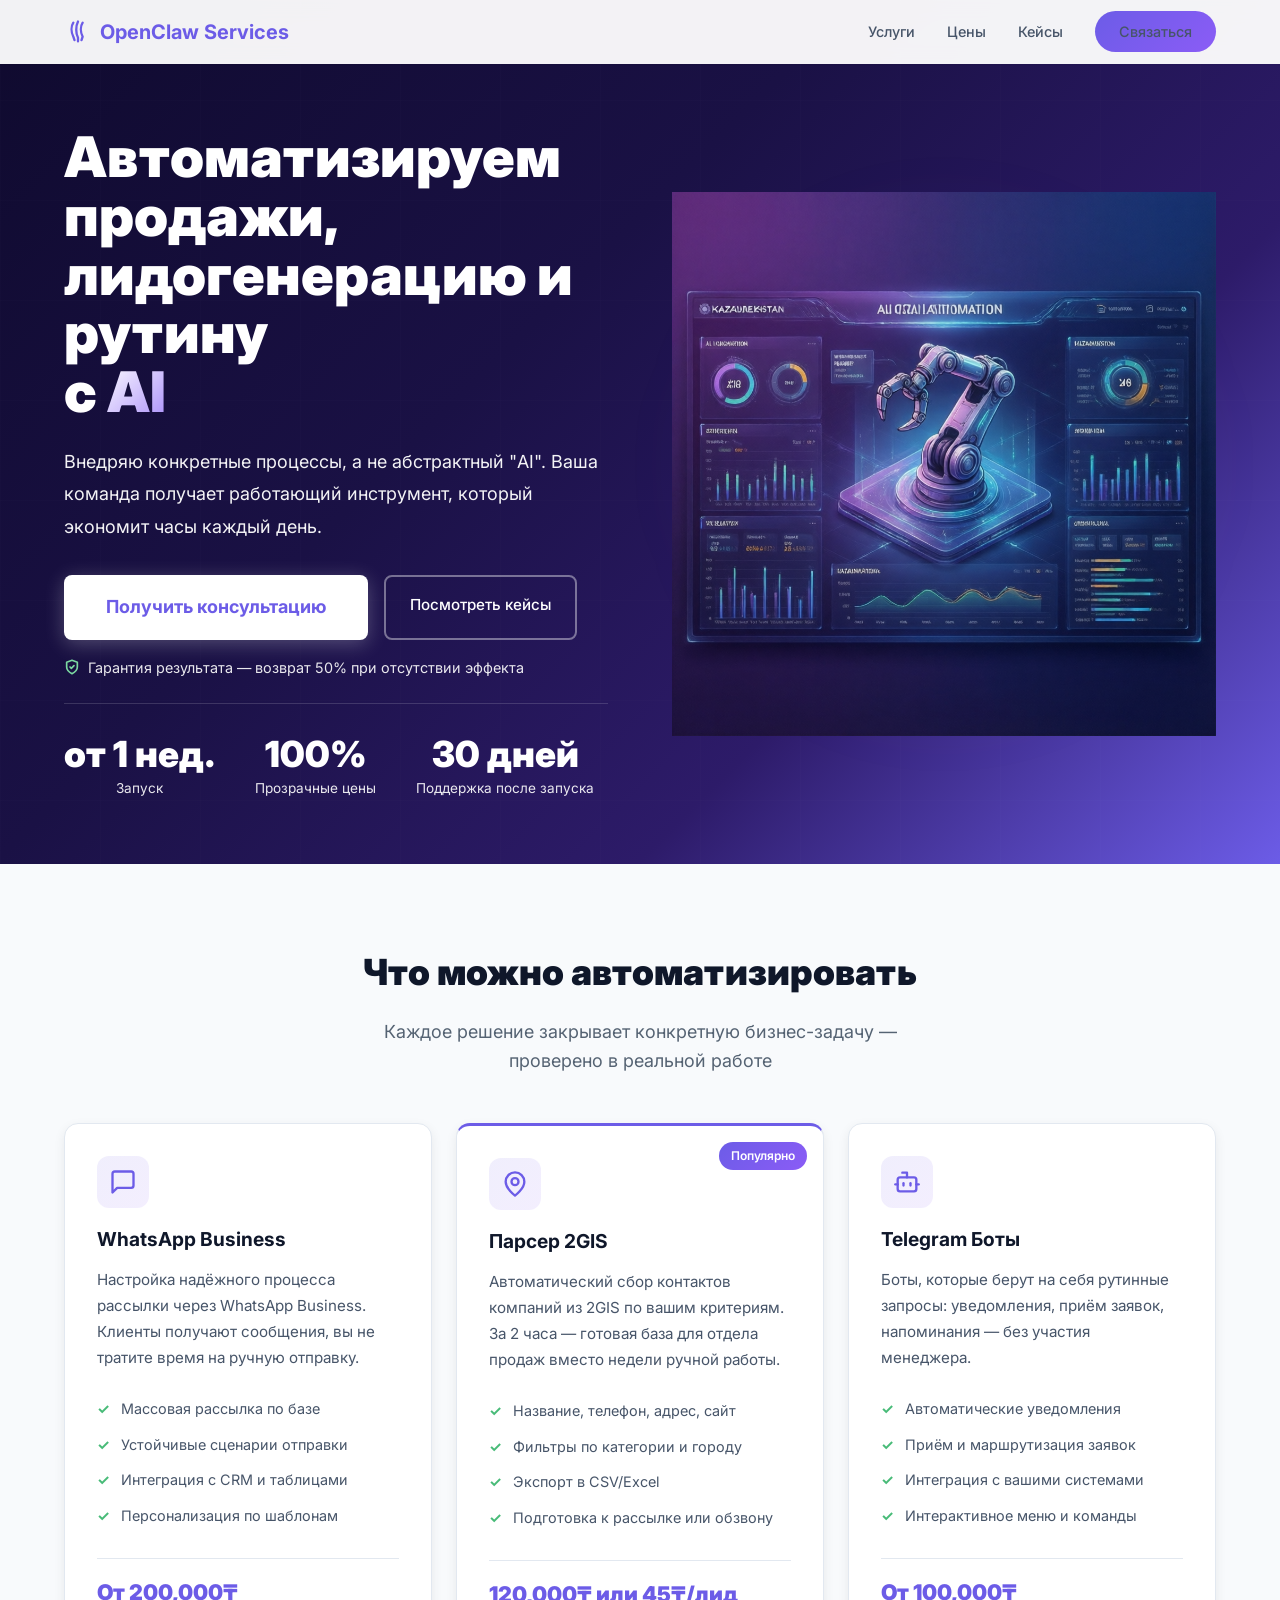
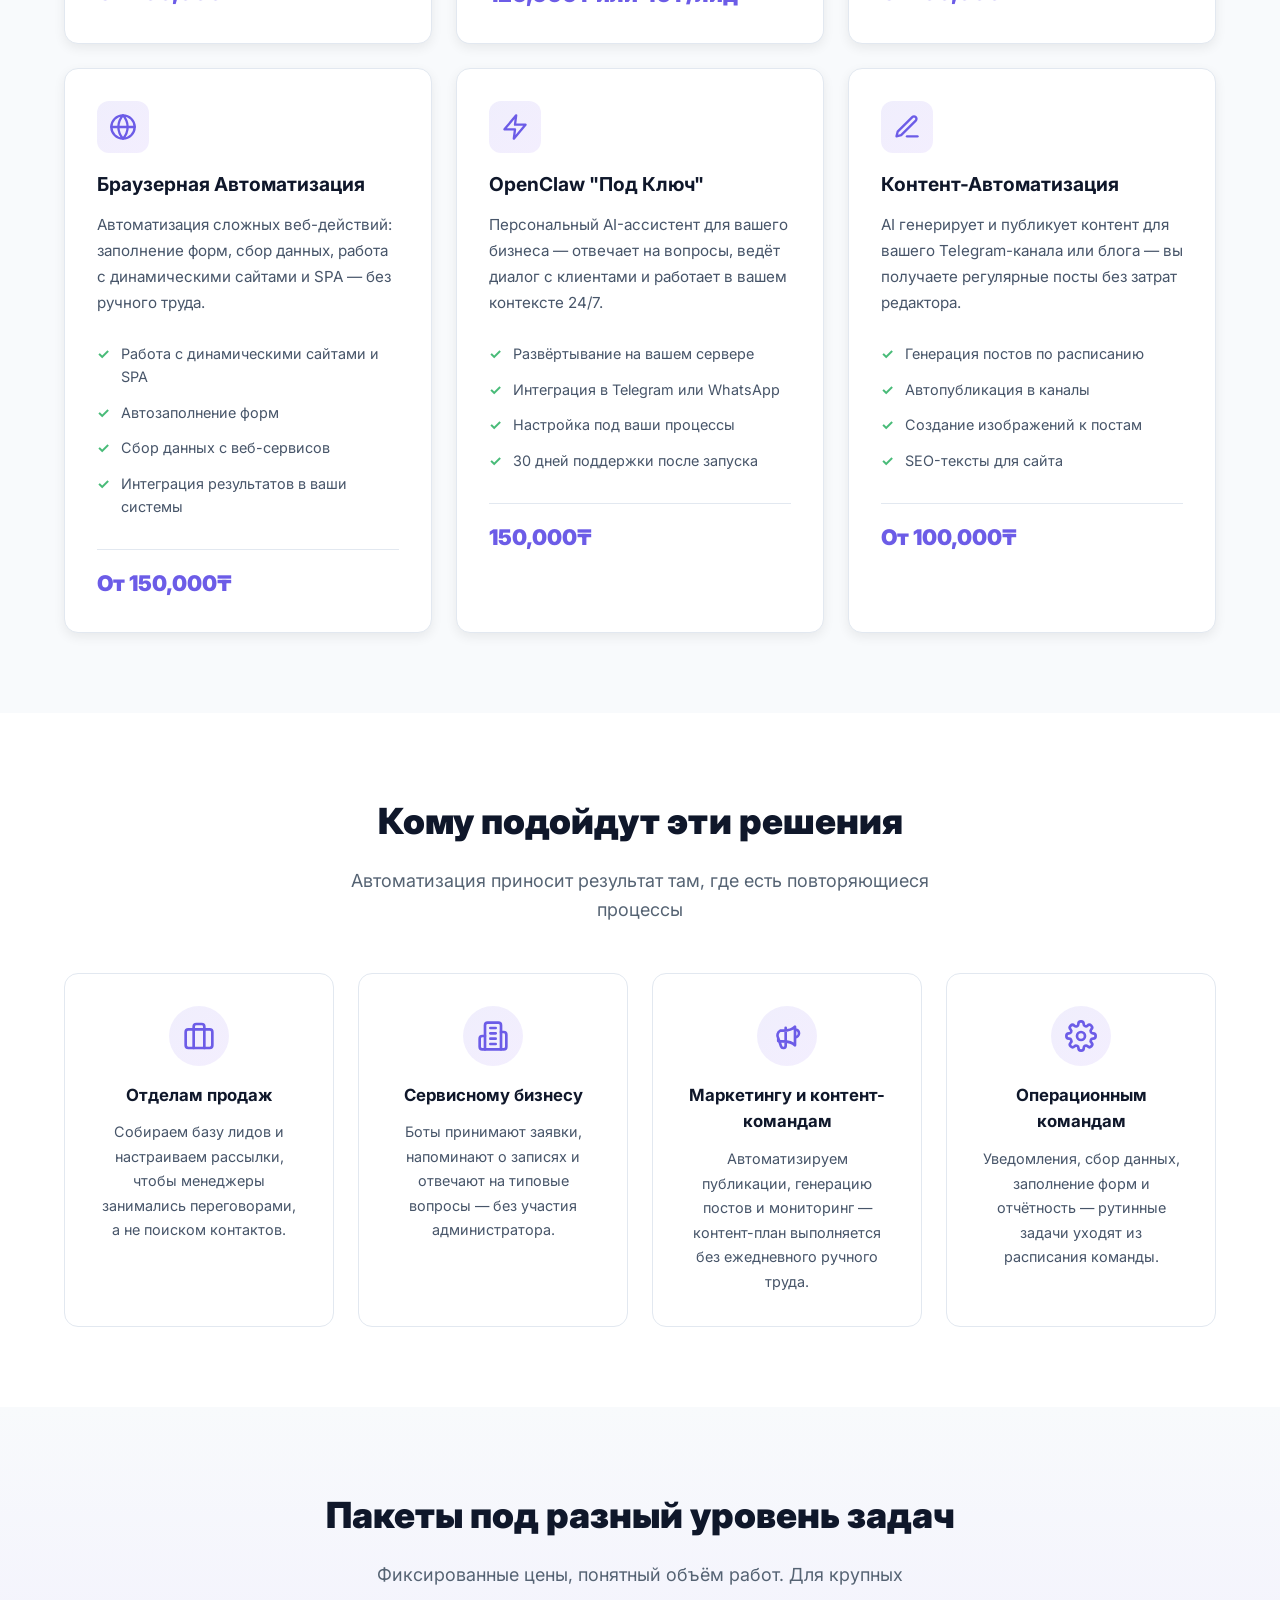
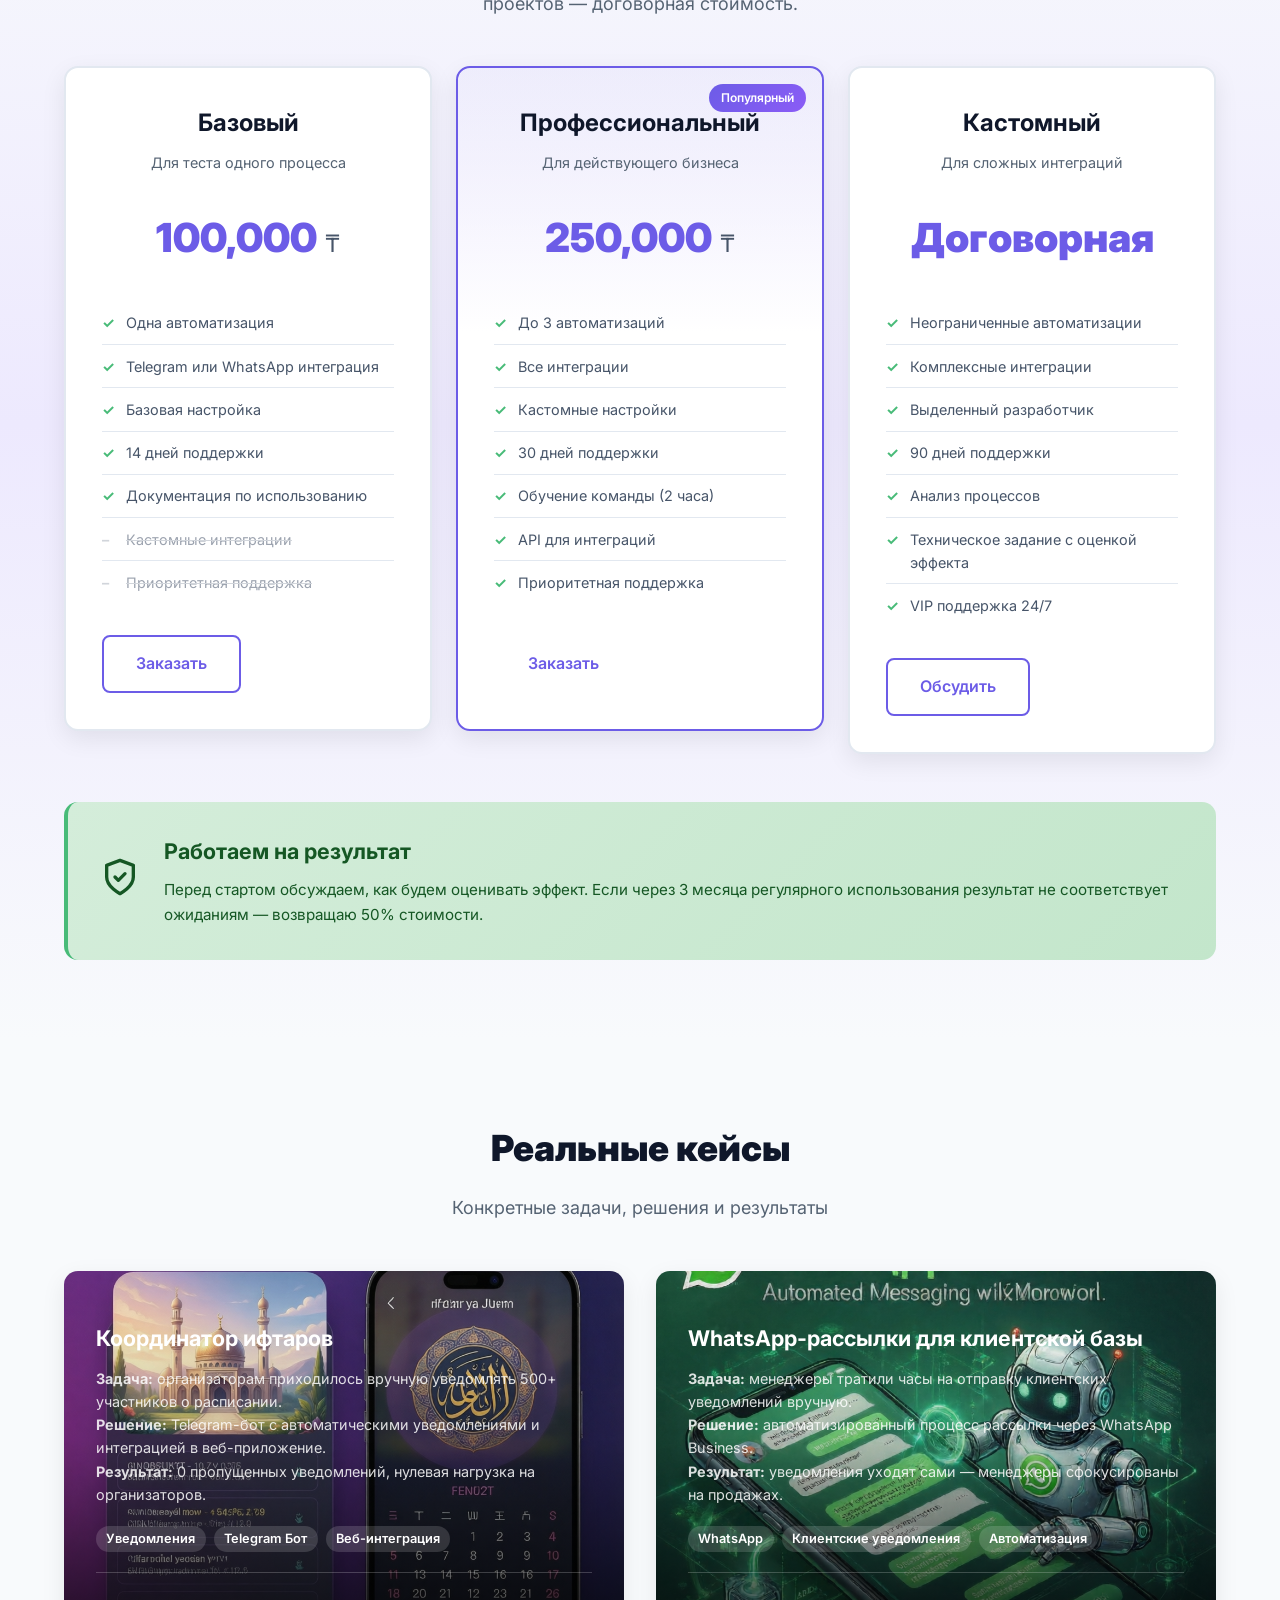
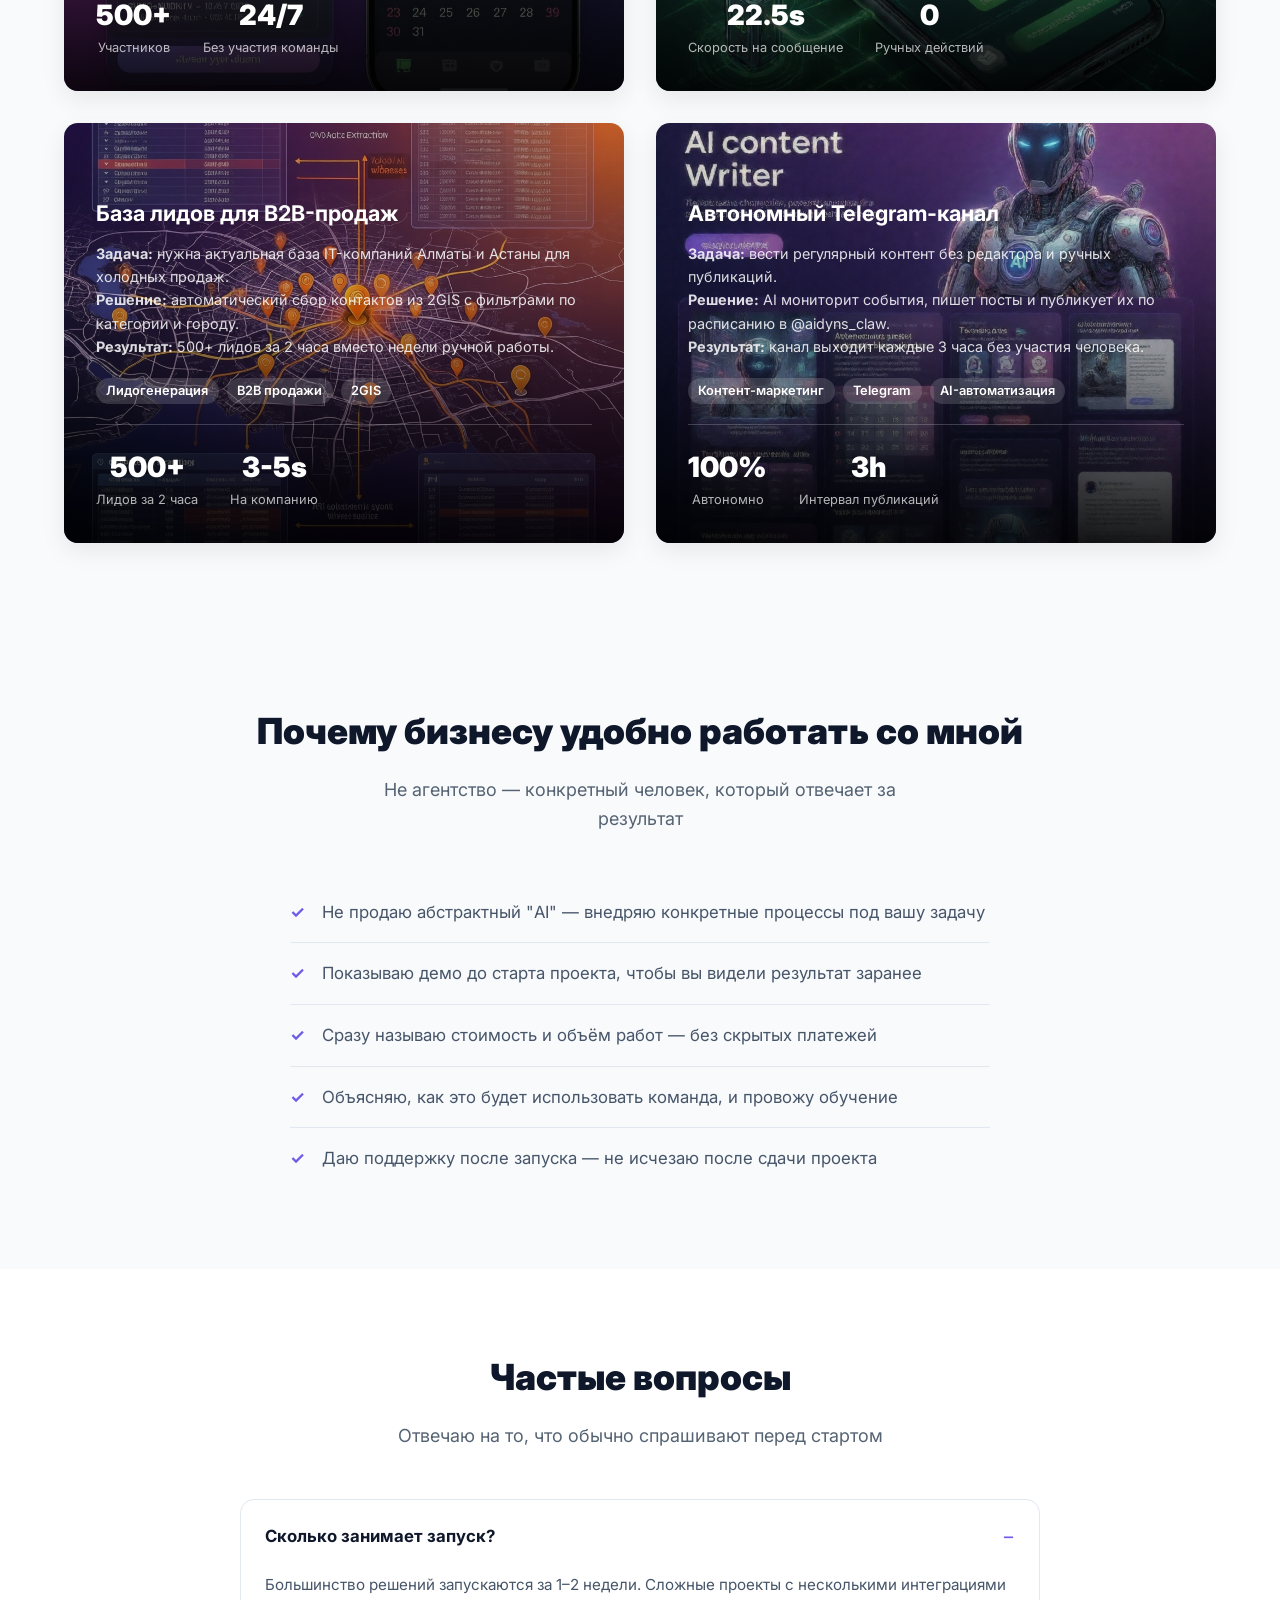
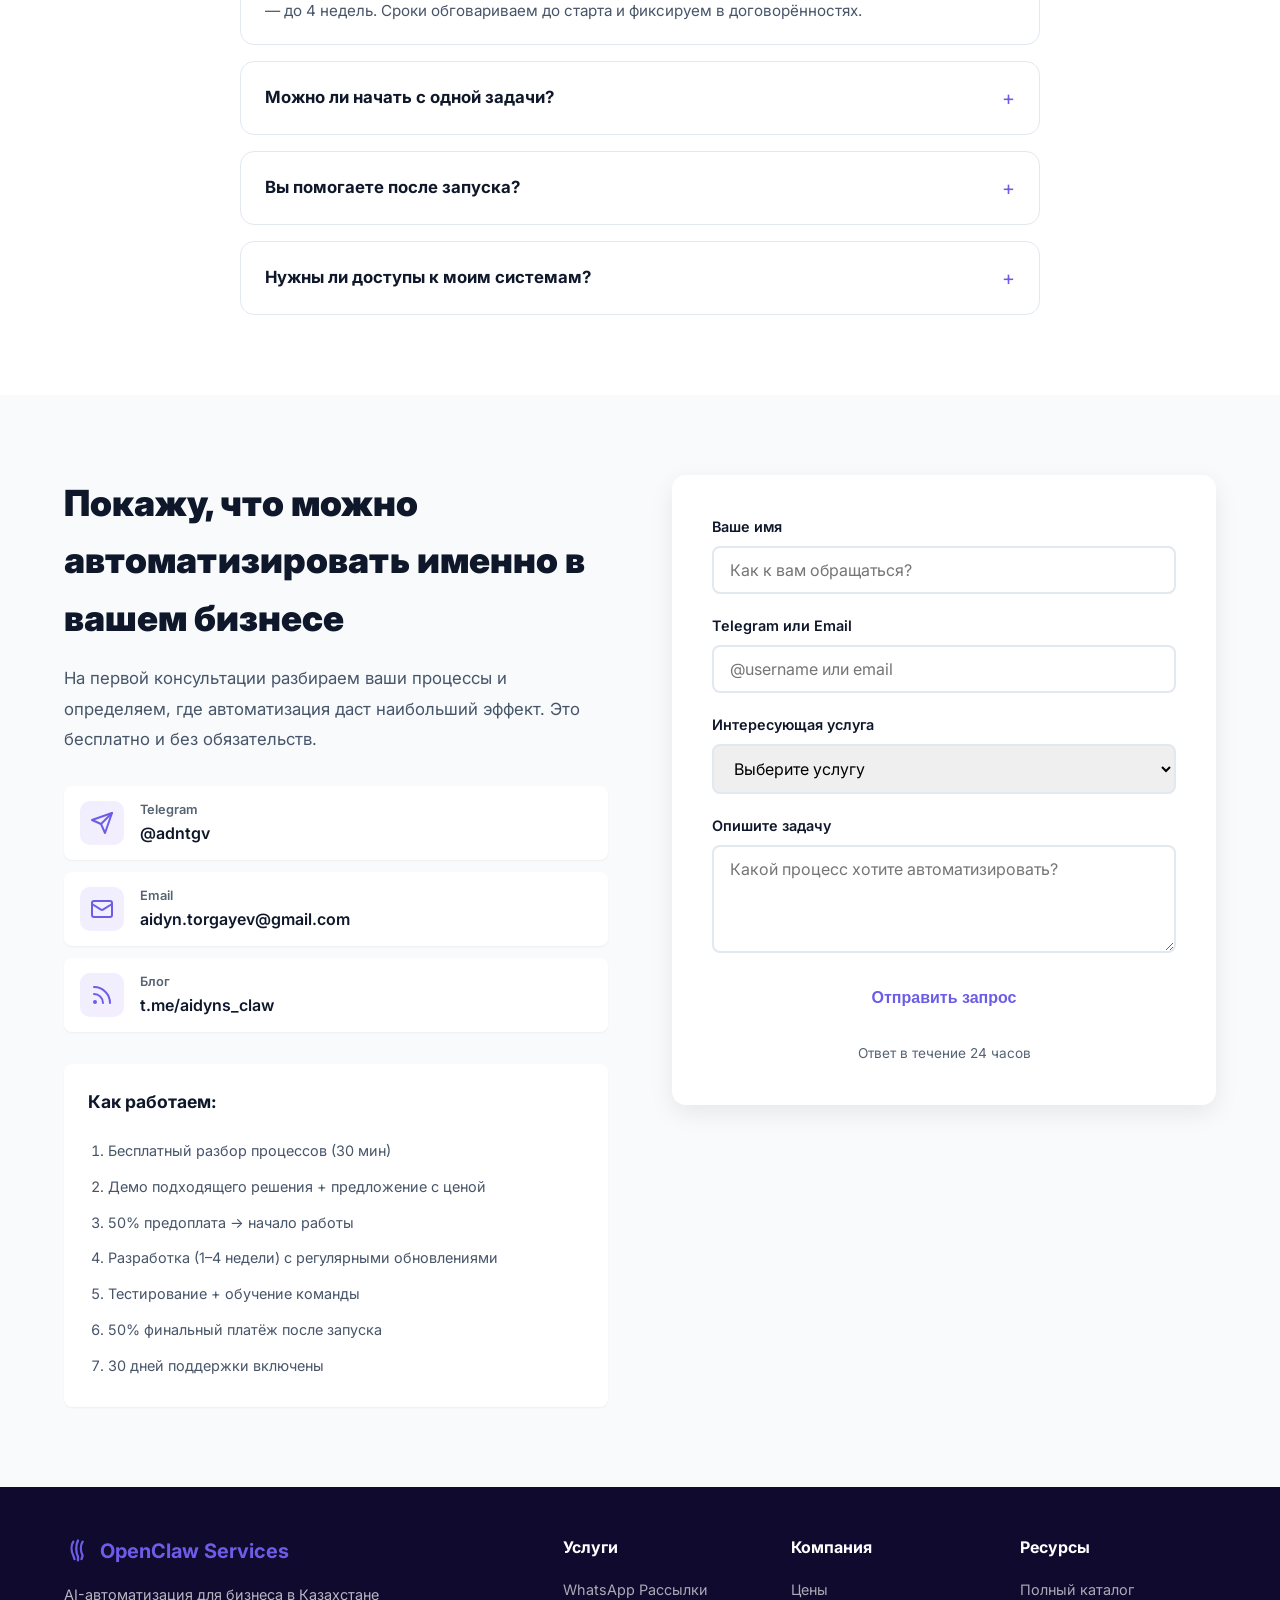
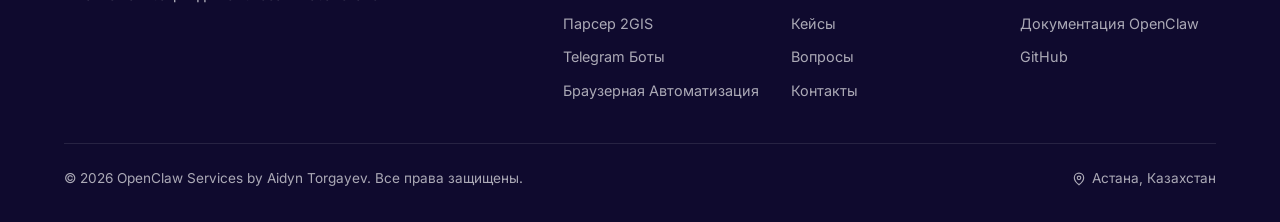
==== commit 9b57c9e6: "Replace emojis with SVG icons, fix mobile/desktop layout Icons: all emoji replaced with inline Lucid" ====
--- a/index.html
+++ b/index.html
@@ -25,6 +25,7 @@
 </head>
 <body>
     <a href="#services" class="skip-to-content">Перейти к основному содержанию</a>
+
     <!-- Navigation -->
     <nav class="nav">
         <div class="container">
@@ -43,7 +44,14 @@
                     <li><a href="#cases">Кейсы</a></li>
                     <li><a href="#contact" class="cta-button">Связаться</a></li>
                 </ul>
-                <button class="mobile-menu-toggle" aria-label="Toggle menu" aria-expanded="false">☰</button>
+                <button class="mobile-menu-toggle" aria-label="Toggle menu" aria-expanded="false">
+                    <svg class="icon-menu" width="22" height="22" viewBox="0 0 24 24" fill="none" stroke="currentColor" stroke-width="2" stroke-linecap="round" stroke-linejoin="round" aria-hidden="true">
+                        <line x1="4" x2="20" y1="6" y2="6"/><line x1="4" x2="20" y1="12" y2="12"/><line x1="4" x2="20" y1="18" y2="18"/>
+                    </svg>
+                    <svg class="icon-close" width="22" height="22" viewBox="0 0 24 24" fill="none" stroke="currentColor" stroke-width="2" stroke-linecap="round" stroke-linejoin="round" aria-hidden="true">
+                        <path d="M18 6 6 18"/><path d="m6 6 12 12"/>
+                    </svg>
+                </button>
             </div>
         </div>
     </nav>
@@ -67,7 +75,10 @@
                         <a href="#contact" class="button button-primary">Получить консультацию</a>
                         <a href="#cases" class="button button-secondary">Посмотреть кейсы</a>
                     </div>
-                    <p class="hero-guarantee">✅ Гарантия результата — возврат 50% при отсутствии эффекта</p>
+                    <p class="hero-guarantee">
+                        <svg width="16" height="16" viewBox="0 0 24 24" fill="none" stroke="currentColor" stroke-width="2.5" stroke-linecap="round" stroke-linejoin="round" aria-hidden="true"><path d="M12 22s8-4 8-10V5l-8-3-8 3v7c0 6 8 10 8 10z"/><path d="m9 12 2 2 4-4"/></svg>
+                        Гарантия результата — возврат 50% при отсутствии эффекта
+                    </p>
                     <div class="hero-stats">
                         <div class="stat">
                             <div class="stat-number">от 1 нед.</div>
@@ -103,7 +114,9 @@
             <div class="services-grid">
                 <!-- Service 1 -->
                 <div class="service-card">
-                    <div class="service-icon" aria-hidden="true">📱</div>
+                    <div class="service-icon" aria-hidden="true">
+                        <svg width="28" height="28" viewBox="0 0 24 24" fill="none" stroke="currentColor" stroke-width="2" stroke-linecap="round" stroke-linejoin="round"><path d="M21 15a2 2 0 0 1-2 2H7l-4 4V5a2 2 0 0 1 2-2h14a2 2 0 0 1 2 2z"/></svg>
+                    </div>
                     <h3 class="service-title">WhatsApp Business</h3>
                     <p class="service-description">
                         Настройка надёжного процесса рассылки через WhatsApp Business.
@@ -121,7 +134,9 @@
                 <!-- Service 2 -->
                 <div class="service-card featured">
                     <div class="badge">Популярно</div>
-                    <div class="service-icon" aria-hidden="true">🗺️</div>
+                    <div class="service-icon" aria-hidden="true">
+                        <svg width="28" height="28" viewBox="0 0 24 24" fill="none" stroke="currentColor" stroke-width="2" stroke-linecap="round" stroke-linejoin="round"><path d="M20 10c0 6-8 12-8 12s-8-6-8-12a8 8 0 0 1 16 0Z"/><circle cx="12" cy="10" r="3"/></svg>
+                    </div>
                     <h3 class="service-title">Парсер 2GIS</h3>
                     <p class="service-description">
                         Автоматический сбор контактов компаний из 2GIS по вашим критериям.
@@ -138,7 +153,9 @@
 
                 <!-- Service 3 -->
                 <div class="service-card">
-                    <div class="service-icon" aria-hidden="true">🤖</div>
+                    <div class="service-icon" aria-hidden="true">
+                        <svg width="28" height="28" viewBox="0 0 24 24" fill="none" stroke="currentColor" stroke-width="2" stroke-linecap="round" stroke-linejoin="round"><path d="M12 8V4H8"/><rect width="16" height="12" x="4" y="8" rx="2"/><path d="M2 14h2"/><path d="M20 14h2"/><path d="M15 13v2"/><path d="M9 13v2"/></svg>
+                    </div>
                     <h3 class="service-title">Telegram Боты</h3>
                     <p class="service-description">
                         Боты, которые берут на себя рутинные запросы: уведомления,
@@ -155,7 +172,9 @@
 
                 <!-- Service 4 -->
                 <div class="service-card">
-                    <div class="service-icon" aria-hidden="true">🌐</div>
+                    <div class="service-icon" aria-hidden="true">
+                        <svg width="28" height="28" viewBox="0 0 24 24" fill="none" stroke="currentColor" stroke-width="2" stroke-linecap="round" stroke-linejoin="round"><circle cx="12" cy="12" r="10"/><path d="M12 2a15.3 15.3 0 0 1 4 10 15.3 15.3 0 0 1-4 10 15.3 15.3 0 0 1-4-10 15.3 15.3 0 0 1 4-10z"/><line x1="2" y1="12" x2="22" y2="12"/></svg>
+                    </div>
                     <h3 class="service-title">Браузерная Автоматизация</h3>
                     <p class="service-description">
                         Автоматизация сложных веб-действий: заполнение форм, сбор данных,
@@ -172,7 +191,9 @@
 
                 <!-- Service 5 -->
                 <div class="service-card">
-                    <div class="service-icon" aria-hidden="true">🎯</div>
+                    <div class="service-icon" aria-hidden="true">
+                        <svg width="28" height="28" viewBox="0 0 24 24" fill="none" stroke="currentColor" stroke-width="2" stroke-linecap="round" stroke-linejoin="round"><polygon points="13 2 3 14 12 14 11 22 21 10 12 10 13 2"/></svg>
+                    </div>
                     <h3 class="service-title">OpenClaw "Под Ключ"</h3>
                     <p class="service-description">
                         Персональный AI-ассистент для вашего бизнеса — отвечает на вопросы,
@@ -189,7 +210,9 @@
 
                 <!-- Service 6 -->
                 <div class="service-card">
-                    <div class="service-icon" aria-hidden="true">✍️</div>
+                    <div class="service-icon" aria-hidden="true">
+                        <svg width="28" height="28" viewBox="0 0 24 24" fill="none" stroke="currentColor" stroke-width="2" stroke-linecap="round" stroke-linejoin="round"><path d="M12 20h9"/><path d="M16.5 3.5a2.121 2.121 0 0 1 3 3L7 19l-4 1 1-4L16.5 3.5z"/></svg>
+                    </div>
                     <h3 class="service-title">Контент-Автоматизация</h3>
                     <p class="service-description">
                         AI генерирует и публикует контент для вашего Telegram-канала
@@ -219,7 +242,9 @@
 
             <div class="audience-grid">
                 <div class="audience-card">
-                    <div class="audience-icon" aria-hidden="true">💼</div>
+                    <div class="audience-icon" aria-hidden="true">
+                        <svg width="32" height="32" viewBox="0 0 24 24" fill="none" stroke="currentColor" stroke-width="2" stroke-linecap="round" stroke-linejoin="round"><rect x="2" y="7" width="20" height="14" rx="2" ry="2"/><path d="M16 21V5a2 2 0 0 0-2-2h-4a2 2 0 0 0-2 2v16"/></svg>
+                    </div>
                     <h3 class="audience-title">Отделам продаж</h3>
                     <p class="audience-description">
                         Собираем базу лидов и настраиваем рассылки, чтобы менеджеры занимались
@@ -228,7 +253,9 @@
                 </div>
 
                 <div class="audience-card">
-                    <div class="audience-icon" aria-hidden="true">🏢</div>
+                    <div class="audience-icon" aria-hidden="true">
+                        <svg width="32" height="32" viewBox="0 0 24 24" fill="none" stroke="currentColor" stroke-width="2" stroke-linecap="round" stroke-linejoin="round"><path d="M6 22V4a2 2 0 0 1 2-2h8a2 2 0 0 1 2 2v18Z"/><path d="M6 12H4a2 2 0 0 0-2 2v6a2 2 0 0 0 2 2h2"/><path d="M18 9h2a2 2 0 0 1 2 2v9a2 2 0 0 1-2 2h-2"/><path d="M10 6h4"/><path d="M10 10h4"/><path d="M10 14h4"/><path d="M10 18h4"/></svg>
+                    </div>
                     <h3 class="audience-title">Сервисному бизнесу</h3>
                     <p class="audience-description">
                         Боты принимают заявки, напоминают о записях и отвечают на типовые вопросы —
@@ -237,7 +264,9 @@
                 </div>
 
                 <div class="audience-card">
-                    <div class="audience-icon" aria-hidden="true">📣</div>
+                    <div class="audience-icon" aria-hidden="true">
+                        <svg width="32" height="32" viewBox="0 0 24 24" fill="none" stroke="currentColor" stroke-width="2" stroke-linecap="round" stroke-linejoin="round"><path d="M11 5.882V19.24a1.76 1.76 0 0 1-3.417.592l-2.147-6.15M18 13a3 3 0 1 0 0-6M5.436 13.683A4.001 4.001 0 0 1 7 8h1.832c4.1 0 7.625-1.234 9.168-3v14c-1.543-1.766-5.067-3-9.168-3H7a3.994 3.994 0 0 1-1.564-.317z"/></svg>
+                    </div>
                     <h3 class="audience-title">Маркетингу и контент-командам</h3>
                     <p class="audience-description">
                         Автоматизируем публикации, генерацию постов и мониторинг —
@@ -246,7 +275,9 @@
                 </div>
 
                 <div class="audience-card">
-                    <div class="audience-icon" aria-hidden="true">⚙️</div>
+                    <div class="audience-icon" aria-hidden="true">
+                        <svg width="32" height="32" viewBox="0 0 24 24" fill="none" stroke="currentColor" stroke-width="2" stroke-linecap="round" stroke-linejoin="round"><circle cx="12" cy="12" r="3"/><path d="M19.4 15a1.65 1.65 0 0 0 .33 1.82l.06.06a2 2 0 0 1-2.83 2.83l-.06-.06a1.65 1.65 0 0 0-1.82-.33 1.65 1.65 0 0 0-1 1.51V21a2 2 0 0 1-4 0v-.09A1.65 1.65 0 0 0 9 19.4a1.65 1.65 0 0 0-1.82.33l-.06.06a2 2 0 0 1-2.83-2.83l.06-.06A1.65 1.65 0 0 0 4.68 15a1.65 1.65 0 0 0-1.51-1H3a2 2 0 0 1 0-4h.09A1.65 1.65 0 0 0 4.6 9a1.65 1.65 0 0 0-.33-1.82l-.06-.06a2 2 0 0 1 2.83-2.83l.06.06A1.65 1.65 0 0 0 9 4.68a1.65 1.65 0 0 0 1-1.51V3a2 2 0 0 1 4 0v.09a1.65 1.65 0 0 0 1 1.51 1.65 1.65 0 0 0 1.82-.33l.06-.06a2 2 0 0 1 2.83 2.83l-.06.06A1.65 1.65 0 0 0 19.4 9a1.65 1.65 0 0 0 1.51 1H21a2 2 0 0 1 0 4h-.09a1.65 1.65 0 0 0-1.51 1z"/></svg>
+                    </div>
                     <h3 class="audience-title">Операционным командам</h3>
                     <p class="audience-description">
                         Уведомления, сбор данных, заполнение форм и отчётность —
@@ -279,13 +310,13 @@
                         <span class="price-currency">₸</span>
                     </div>
                     <ul class="pricing-features">
-                        <li>✓ Одна автоматизация</li>
-                        <li>✓ Telegram или WhatsApp интеграция</li>
-                        <li>✓ Базовая настройка</li>
-                        <li>✓ 14 дней поддержки</li>
-                        <li>✓ Документация по использованию</li>
-                        <li class="disabled">— Кастомные интеграции</li>
-                        <li class="disabled">— Приоритетная поддержка</li>
+                        <li>Одна автоматизация</li>
+                        <li>Telegram или WhatsApp интеграция</li>
+                        <li>Базовая настройка</li>
+                        <li>14 дней поддержки</li>
+                        <li>Документация по использованию</li>
+                        <li class="disabled">Кастомные интеграции</li>
+                        <li class="disabled">Приоритетная поддержка</li>
                     </ul>
                     <a href="#contact" class="button button-outline">Заказать</a>
                 </div>
@@ -302,13 +333,13 @@
                         <span class="price-currency">₸</span>
                     </div>
                     <ul class="pricing-features">
-                        <li>✓ До 3 автоматизаций</li>
-                        <li>✓ Все интеграции</li>
-                        <li>✓ Кастомные настройки</li>
-                        <li>✓ 30 дней поддержки</li>
-                        <li>✓ Обучение команды (2 часа)</li>
-                        <li>✓ API для интеграций</li>
-                        <li>✓ Приоритетная поддержка</li>
+                        <li>До 3 автоматизаций</li>
+                        <li>Все интеграции</li>
+                        <li>Кастомные настройки</li>
+                        <li>30 дней поддержки</li>
+                        <li>Обучение команды (2 часа)</li>
+                        <li>API для интеграций</li>
+                        <li>Приоритетная поддержка</li>
                     </ul>
                     <a href="#contact" class="button button-primary">Заказать</a>
                 </div>
@@ -323,13 +354,13 @@
                         <span class="price-amount">Договорная</span>
                     </div>
                     <ul class="pricing-features">
-                        <li>✓ Неограниченные автоматизации</li>
-                        <li>✓ Комплексные интеграции</li>
-                        <li>✓ Выделенный разработчик</li>
-                        <li>✓ 90 дней поддержки</li>
-                        <li>✓ Анализ процессов</li>
-                        <li>✓ Техническое задание с оценкой эффекта</li>
-                        <li>✓ VIP поддержка 24/7</li>
+                        <li>Неограниченные автоматизации</li>
+                        <li>Комплексные интеграции</li>
+                        <li>Выделенный разработчик</li>
+                        <li>90 дней поддержки</li>
+                        <li>Анализ процессов</li>
+                        <li>Техническое задание с оценкой эффекта</li>
+                        <li>VIP поддержка 24/7</li>
                     </ul>
                     <a href="#contact" class="button button-outline">Обсудить</a>
                 </div>
@@ -337,7 +368,9 @@
 
             <!-- Guarantee -->
             <div class="guarantee">
-                <div class="guarantee-icon" aria-hidden="true">✅</div>
+                <div class="guarantee-icon" aria-hidden="true">
+                    <svg width="40" height="40" viewBox="0 0 24 24" fill="none" stroke="currentColor" stroke-width="2" stroke-linecap="round" stroke-linejoin="round"><path d="M12 22s8-4 8-10V5l-8-3-8 3v7c0 6 8 10 8 10z"/><path d="m9 12 2 2 4-4"/></svg>
+                </div>
                 <div class="guarantee-content">
                     <h3 class="guarantee-title">Работаем на результат</h3>
                     <p class="guarantee-text">
@@ -566,7 +599,9 @@
 
                     <div class="contact-methods">
                         <a href="https://t.me/adntgv" class="contact-method" target="_blank">
-                            <div class="method-icon" aria-hidden="true">📱</div>
+                            <div class="method-icon" aria-hidden="true">
+                                <svg width="24" height="24" viewBox="0 0 24 24" fill="none" stroke="currentColor" stroke-width="2" stroke-linecap="round" stroke-linejoin="round"><path d="m22 2-7 20-4-9-9-4 20-7z"/><path d="M22 2 11 13"/></svg>
+                            </div>
                             <div class="method-details">
                                 <div class="method-title">Telegram</div>
                                 <div class="method-value">@adntgv</div>
@@ -574,7 +609,9 @@
                         </a>
 
                         <div class="contact-method">
-                            <div class="method-icon" aria-hidden="true">📧</div>
+                            <div class="method-icon" aria-hidden="true">
+                                <svg width="24" height="24" viewBox="0 0 24 24" fill="none" stroke="currentColor" stroke-width="2" stroke-linecap="round" stroke-linejoin="round"><rect width="20" height="16" x="2" y="4" rx="2"/><path d="m22 7-8.97 5.7a1.94 1.94 0 0 1-2.06 0L2 7"/></svg>
+                            </div>
                             <div class="method-details">
                                 <div class="method-title">Email</div>
                                 <div class="method-value">aidyn.torgayev@gmail.com</div>
@@ -582,7 +619,9 @@
                         </div>
 
                         <div class="contact-method">
-                            <div class="method-icon" aria-hidden="true">🌐</div>
+                            <div class="method-icon" aria-hidden="true">
+                                <svg width="24" height="24" viewBox="0 0 24 24" fill="none" stroke="currentColor" stroke-width="2" stroke-linecap="round" stroke-linejoin="round"><path d="M4 11a9 9 0 0 1 9 9"/><path d="M4 4a16 16 0 0 1 16 16"/><circle cx="5" cy="19" r="1"/></svg>
+                            </div>
                             <div class="method-details">
                                 <div class="method-title">Блог</div>
                                 <div class="method-value">t.me/aidyns_claw</div>
@@ -695,10 +734,19 @@
 
             <div class="footer-bottom">
                 <p>&copy; 2026 OpenClaw Services by Aidyn Torgayev. Все права защищены.</p>
-                <p class="footer-location"><span aria-hidden="true">🇰🇿</span> Астана, Казахстан</p>
+                <p class="footer-location">
+                    <svg width="14" height="14" viewBox="0 0 24 24" fill="none" stroke="currentColor" stroke-width="2" stroke-linecap="round" stroke-linejoin="round" aria-hidden="true"><path d="M20 10c0 6-8 12-8 12s-8-6-8-12a8 8 0 0 1 16 0Z"/><circle cx="12" cy="10" r="3"/></svg>
+                    Астана, Казахстан
+                </p>
             </div>
         </div>
     </footer>
+
+    <a href="#contact" class="fab" aria-label="Связаться">
+        <svg width="24" height="24" viewBox="0 0 24 24" fill="none" stroke="currentColor" stroke-width="2" stroke-linecap="round" stroke-linejoin="round" aria-hidden="true">
+            <path d="M21 15a2 2 0 0 1-2 2H7l-4 4V5a2 2 0 0 1 2-2h14a2 2 0 0 1 2 2z"/>
+        </svg>
+    </a>
 
     <script src="script.js" defer></script>
 </body>
--- a/styles.css
+++ b/styles.css
@@ -53,12 +53,13 @@
     line-height: 1.6;
     color: var(--text-dark);
     background: var(--bg-white);
+    overflow-x: hidden;
 }
 
 .container {
     max-width: 1200px;
     margin: 0 auto;
-    padding: 0 20px;
+    padding: 0 24px;
 }
 
 /* Navigation */
@@ -88,10 +89,7 @@
     font-weight: 700;
     color: var(--primary);
     text-decoration: none;
-}
-
-.logo-icon {
-    font-size: 1.5rem;
+    flex-shrink: 0;
 }
 
 .logo-svg {
@@ -122,10 +120,18 @@
     display: none;
     background: none;
     border: none;
-    font-size: 1.5rem;
     cursor: pointer;
     color: var(--text-dark);
-}
+    padding: 0.25rem;
+    min-width: 44px;
+    min-height: 44px;
+    align-items: center;
+    justify-content: center;
+}
+
+.mobile-menu-toggle .icon-close { display: none; }
+.mobile-menu-toggle.open .icon-menu { display: none; }
+.mobile-menu-toggle.open .icon-close { display: block; }
 
 /* Hero Section */
 .hero {
@@ -156,7 +162,7 @@
 }
 
 .hero-title {
-    font-size: 3.75rem;
+    font-size: 3.5rem;
     font-weight: 900;
     line-height: 1.05;
     margin-bottom: 1.5rem;
@@ -170,7 +176,7 @@
 }
 
 .hero-subtitle {
-    font-size: 1.25rem;
+    font-size: 1.125rem;
     line-height: 1.8;
     opacity: 0.95;
     margin-bottom: 2rem;
@@ -180,6 +186,7 @@
     display: flex;
     gap: 1rem;
     margin-bottom: 1rem;
+    flex-wrap: wrap;
 }
 
 .hero-cta .button-primary {
@@ -197,16 +204,25 @@
 }
 
 .hero-guarantee {
-    font-size: 0.95rem;
+    display: flex;
+    align-items: center;
+    gap: 0.5rem;
+    font-size: 0.9rem;
     opacity: 0.9;
-    margin-bottom: 1rem;
+    margin-bottom: 1.5rem;
+}
+
+.hero-guarantee svg {
+    flex-shrink: 0;
+    color: #86efac;
 }
 
 .hero-stats {
     display: flex;
-    gap: 3rem;
+    gap: 2.5rem;
     border-top: 1px solid rgba(255, 255, 255, 0.15);
     padding-top: 2rem;
+    flex-wrap: wrap;
 }
 
 .stat {
@@ -214,15 +230,15 @@
 }
 
 .stat-number {
-    font-size: 2.75rem;
+    font-size: 2.25rem;
     font-weight: 900;
     line-height: 1;
 }
 
 .stat-label {
-    font-size: 0.9rem;
+    font-size: 0.85rem;
     opacity: 0.9;
-    margin-top: 0.5rem;
+    margin-top: 0.4rem;
 }
 
 .hero-image {
@@ -248,6 +264,7 @@
     height: auto;
     position: relative;
     z-index: 1;
+    display: block;
 }
 
 /* Buttons */
@@ -261,6 +278,8 @@
     cursor: pointer;
     border: 2px solid transparent;
     font-size: 1rem;
+    text-align: center;
+    white-space: nowrap;
 }
 
 .button-primary {
@@ -302,6 +321,7 @@
     border-radius: 2rem;
     font-weight: 600;
     font-size: 0.9rem;
+    text-decoration: none;
 }
 
 .cta-button:hover {
@@ -311,12 +331,12 @@
 
 /* Section Styles */
 section {
-    padding: 6rem 0;
+    padding: 5rem 0;
 }
 
 .section-header {
     text-align: center;
-    margin-bottom: 3.5rem;
+    margin-bottom: 3rem;
 }
 
 .section-title {
@@ -327,7 +347,7 @@
 }
 
 .section-subtitle {
-    font-size: 1.25rem;
+    font-size: 1.125rem;
     color: var(--text-light);
     max-width: 600px;
     margin: 0 auto;
@@ -340,13 +360,13 @@
 
 .services-grid {
     display: grid;
-    grid-template-columns: repeat(auto-fit, minmax(350px, 1fr));
-    gap: 2rem;
+    grid-template-columns: repeat(3, 1fr);
+    gap: 1.5rem;
 }
 
 .service-card {
     background: white;
-    padding: 2.25rem;
+    padding: 2rem;
     border-radius: 0.875rem;
     box-shadow: var(--shadow-md);
     border: 1px solid var(--border);
@@ -377,28 +397,29 @@
 }
 
 .service-icon {
-    width: 56px;
-    height: 56px;
-    border-radius: 50%;
+    width: 52px;
+    height: 52px;
+    border-radius: 12px;
     display: flex;
     align-items: center;
     justify-content: center;
-    font-size: 1.5rem;
     background: linear-gradient(135deg, rgba(108, 92, 231, 0.1), rgba(139, 92, 246, 0.1));
     margin-bottom: 1rem;
+    color: var(--primary);
 }
 
 .service-title {
-    font-size: 1.35rem;
+    font-size: 1.2rem;
     font-weight: 700;
-    margin-bottom: 1rem;
+    margin-bottom: 0.75rem;
     color: var(--text-dark);
 }
 
 .service-description {
     color: var(--text-gray);
-    margin-bottom: 1.5rem;
+    margin-bottom: 1.25rem;
     line-height: 1.7;
+    font-size: 0.95rem;
 }
 
 .service-features {
@@ -407,10 +428,11 @@
 }
 
 .service-features li {
-    padding: 0.5rem 0;
+    padding: 0.4rem 0;
     color: var(--text-gray);
     position: relative;
     padding-left: 1.5rem;
+    font-size: 0.9rem;
 }
 
 .service-features li::before {
@@ -422,7 +444,7 @@
 }
 
 .service-price {
-    font-size: 1.5rem;
+    font-size: 1.35rem;
     font-weight: 900;
     color: var(--primary);
     border-top: 1px solid var(--border);
@@ -436,9 +458,10 @@
 
 .pricing-grid {
     display: grid;
-    grid-template-columns: repeat(auto-fit, minmax(300px, 1fr));
-    gap: 2rem;
+    grid-template-columns: repeat(3, 1fr);
+    gap: 1.5rem;
     margin-bottom: 3rem;
+    align-items: start;
 }
 
 .pricing-card {
@@ -458,7 +481,6 @@
 
 .pricing-card.featured {
     border-color: var(--primary);
-    transform: scale(1.03);
     background: linear-gradient(180deg, rgba(108, 92, 231, 0.04) 0%, #fff 40%);
 }
 
@@ -468,13 +490,14 @@
 }
 
 .pricing-title {
-    font-size: 1.75rem;
+    font-size: 1.5rem;
     font-weight: 700;
     margin-bottom: 0.5rem;
 }
 
 .pricing-subtitle {
     color: var(--text-light);
+    font-size: 0.9rem;
 }
 
 .pricing-price {
@@ -483,7 +506,7 @@
 }
 
 .price-amount {
-    font-size: 3rem;
+    font-size: 2.5rem;
     font-weight: 900;
     color: var(--primary);
 }
@@ -500,8 +523,20 @@
 }
 
 .pricing-features li {
-    padding: 0.75rem 0;
+    padding: 0.6rem 0;
     border-bottom: 1px solid var(--border);
+    font-size: 0.9rem;
+    color: var(--text-gray);
+    padding-left: 1.5rem;
+    position: relative;
+}
+
+.pricing-features li::before {
+    content: '✓';
+    position: absolute;
+    left: 0;
+    color: var(--success);
+    font-weight: bold;
 }
 
 .pricing-features li:last-child {
@@ -509,9 +544,14 @@
 }
 
 .pricing-features li.disabled {
-    color: #6b7280;
+    color: #9ca3af;
     text-decoration: line-through;
-    text-decoration-color: #9ca3af;
+    text-decoration-color: #d1d5db;
+}
+
+.pricing-features li.disabled::before {
+    content: '–';
+    color: #d1d5db;
 }
 
 .guarantee {
@@ -525,11 +565,12 @@
 }
 
 .guarantee-icon {
-    font-size: 3rem;
+    flex-shrink: 0;
+    color: #155724;
 }
 
 .guarantee-title {
-    font-size: 1.5rem;
+    font-size: 1.35rem;
     font-weight: 700;
     margin-bottom: 0.5rem;
     color: #155724;
@@ -538,6 +579,7 @@
 .guarantee-text {
     color: #155724;
     line-height: 1.7;
+    font-size: 0.95rem;
 }
 
 /* Cases Section */
@@ -547,7 +589,7 @@
 
 .cases-grid {
     display: grid;
-    grid-template-columns: repeat(auto-fit, minmax(500px, 1fr));
+    grid-template-columns: repeat(2, 1fr);
     gap: 2rem;
 }
 
@@ -557,7 +599,7 @@
     box-shadow: var(--shadow-lg);
     transition: all 0.3s ease;
     position: relative;
-    min-height: 380px;
+    min-height: 420px;
     color: white;
 }
 
@@ -584,7 +626,7 @@
     content: '';
     position: absolute;
     inset: 0;
-    background: linear-gradient(to top, rgba(0, 0, 0, 0.85) 0%, rgba(0, 0, 0, 0.2) 100%);
+    background: linear-gradient(to top, rgba(0, 0, 0, 0.88) 0%, rgba(0, 0, 0, 0.15) 60%, transparent 100%);
 }
 
 .case-content {
@@ -593,43 +635,44 @@
     display: flex;
     flex-direction: column;
     justify-content: flex-end;
-    min-height: 380px;
+    min-height: 420px;
     padding: 2rem;
 }
 
 .case-title {
-    font-size: 1.5rem;
+    font-size: 1.35rem;
     font-weight: 700;
-    margin-bottom: 1rem;
+    margin-bottom: 0.75rem;
     color: white;
 }
 
 .case-description {
     color: rgba(255, 255, 255, 0.85);
-    line-height: 1.7;
-    margin-bottom: 1.5rem;
+    line-height: 1.6;
+    margin-bottom: 1.25rem;
+    font-size: 0.9rem;
 }
 
 .case-tags {
     display: flex;
     gap: 0.5rem;
     flex-wrap: wrap;
-    margin-bottom: 1.5rem;
+    margin-bottom: 1.25rem;
 }
 
 .tag {
     background: rgba(255, 255, 255, 0.15);
     color: white;
-    padding: 0.25rem 0.75rem;
+    padding: 0.2rem 0.65rem;
     border-radius: 1rem;
-    font-size: 0.875rem;
+    font-size: 0.8rem;
     font-weight: 600;
 }
 
 .case-results {
     display: flex;
     gap: 2rem;
-    padding-top: 1.5rem;
+    padding-top: 1.25rem;
     border-top: 1px solid rgba(255, 255, 255, 0.2);
 }
 
@@ -638,14 +681,152 @@
 }
 
 .result-value {
-    font-size: 2rem;
+    font-size: 1.75rem;
     font-weight: 900;
     color: white;
 }
 
 .result-label {
-    font-size: 0.875rem;
+    font-size: 0.8rem;
     color: rgba(255, 255, 255, 0.7);
+}
+
+/* Audience Section */
+.audience {
+    background: var(--bg-white);
+}
+
+.audience-grid {
+    display: grid;
+    grid-template-columns: repeat(4, 1fr);
+    gap: 1.5rem;
+}
+
+.audience-card {
+    padding: 2rem;
+    border-radius: 0.875rem;
+    border: 1px solid var(--border);
+    text-align: center;
+    transition: all 0.3s ease;
+}
+
+.audience-card:hover {
+    transform: translateY(-4px);
+    box-shadow: var(--shadow-lg);
+}
+
+.audience-icon {
+    width: 60px;
+    height: 60px;
+    border-radius: 50%;
+    display: flex;
+    align-items: center;
+    justify-content: center;
+    background: linear-gradient(135deg, rgba(108, 92, 231, 0.1), rgba(139, 92, 246, 0.1));
+    margin: 0 auto 1rem;
+    color: var(--primary);
+}
+
+.audience-title {
+    font-size: 1.05rem;
+    font-weight: 700;
+    margin-bottom: 0.75rem;
+    color: var(--text-dark);
+}
+
+.audience-description {
+    color: var(--text-gray);
+    line-height: 1.7;
+    font-size: 0.9rem;
+}
+
+/* Trust Section */
+.trust {
+    background: var(--bg-light);
+}
+
+.trust-list {
+    max-width: 700px;
+    margin: 0 auto;
+    list-style: none;
+}
+
+.trust-item {
+    padding: 1rem 0;
+    padding-left: 2rem;
+    position: relative;
+    color: var(--text-gray);
+    font-size: 1.05rem;
+    line-height: 1.7;
+    border-bottom: 1px solid var(--border);
+}
+
+.trust-item:last-child {
+    border-bottom: none;
+}
+
+.trust-item::before {
+    content: '✓';
+    position: absolute;
+    left: 0;
+    color: var(--primary);
+    font-weight: bold;
+}
+
+/* FAQ Section */
+.faq {
+    background: var(--bg-white);
+}
+
+.faq-grid {
+    max-width: 800px;
+    margin: 0 auto;
+    display: flex;
+    flex-direction: column;
+    gap: 1rem;
+}
+
+.faq-item {
+    background: white;
+    border-radius: 0.875rem;
+    border: 1px solid var(--border);
+    overflow: hidden;
+}
+
+summary.faq-question {
+    font-size: 1.05rem;
+    font-weight: 700;
+    color: var(--text-dark);
+    padding: 1.25rem 1.5rem;
+    cursor: pointer;
+    list-style: none;
+    display: flex;
+    justify-content: space-between;
+    align-items: center;
+    gap: 1rem;
+}
+
+summary.faq-question::-webkit-details-marker {
+    display: none;
+}
+
+summary.faq-question::after {
+    content: '+';
+    font-size: 1.25rem;
+    font-weight: 400;
+    color: var(--primary);
+    flex-shrink: 0;
+}
+
+.faq-item[open] summary.faq-question::after {
+    content: '−';
+}
+
+.faq-answer {
+    color: var(--text-gray);
+    line-height: 1.7;
+    padding: 0 1.5rem 1.25rem;
+    font-size: 0.95rem;
 }
 
 /* Contact Section */
@@ -657,10 +838,11 @@
     display: grid;
     grid-template-columns: 1fr 1fr;
     gap: 4rem;
+    align-items: start;
 }
 
 .contact-text {
-    font-size: 1.125rem;
+    font-size: 1.05rem;
     color: var(--text-gray);
     line-height: 1.8;
     margin-bottom: 2rem;
@@ -669,20 +851,21 @@
 .contact-methods {
     display: flex;
     flex-direction: column;
+    gap: 0.75rem;
+    margin-bottom: 2rem;
+}
+
+.contact-method {
+    display: flex;
     gap: 1rem;
-    margin-bottom: 2rem;
-}
-
-.contact-method {
-    display: flex;
-    gap: 1rem;
-    padding: 1rem;
+    padding: 0.875rem 1rem;
     background: white;
     border-radius: 0.5rem;
     box-shadow: var(--shadow-sm);
     text-decoration: none;
     color: inherit;
     transition: all 0.3s ease;
+    align-items: center;
 }
 
 .contact-method:hover {
@@ -691,42 +874,51 @@
 }
 
 .method-icon {
-    font-size: 2rem;
+    width: 44px;
+    height: 44px;
+    border-radius: 10px;
+    display: flex;
+    align-items: center;
+    justify-content: center;
+    background: linear-gradient(135deg, rgba(108, 92, 231, 0.1), rgba(139, 92, 246, 0.1));
+    color: var(--primary);
+    flex-shrink: 0;
 }
 
 .method-title {
     font-weight: 600;
     color: var(--text-light);
-    font-size: 0.875rem;
+    font-size: 0.8rem;
 }
 
 .method-value {
-    font-size: 1.125rem;
+    font-size: 1rem;
     color: var(--text-dark);
     font-weight: 600;
 }
 
 .process-preview {
     background: white;
-    padding: 2rem;
+    padding: 1.5rem;
     border-radius: 0.5rem;
     box-shadow: var(--shadow-sm);
 }
 
 .process-preview h3 {
-    font-size: 1.25rem;
+    font-size: 1.1rem;
     margin-bottom: 1rem;
     color: var(--text-dark);
 }
 
 .process-steps {
-    padding-left: 1.5rem;
+    padding-left: 1.25rem;
 }
 
 .process-steps li {
-    padding: 0.5rem 0;
+    padding: 0.4rem 0;
     color: var(--text-gray);
     line-height: 1.6;
+    font-size: 0.9rem;
 }
 
 .contact-form-container {
@@ -734,12 +926,14 @@
     padding: 2.5rem;
     border-radius: 0.875rem;
     box-shadow: var(--shadow-lg);
+    position: sticky;
+    top: 90px;
 }
 
 .contact-form {
     display: flex;
     flex-direction: column;
-    gap: 1.5rem;
+    gap: 1.25rem;
 }
 
 .form-group {
@@ -751,17 +945,19 @@
 .form-group label {
     font-weight: 600;
     color: var(--text-dark);
+    font-size: 0.9rem;
 }
 
 .form-group input,
 .form-group select,
 .form-group textarea {
-    padding: 0.875rem;
+    padding: 0.75rem 1rem;
     border: 2px solid var(--border);
     border-radius: 0.5rem;
     font-family: inherit;
     font-size: 1rem;
     transition: all 0.3s ease;
+    width: 100%;
 }
 
 .form-group input:focus,
@@ -775,7 +971,7 @@
 .form-note {
     text-align: center;
     color: var(--text-light);
-    font-size: 0.875rem;
+    font-size: 0.85rem;
 }
 
 /* Footer */
@@ -795,6 +991,7 @@
 .footer-tagline {
     color: rgba(255, 255, 255, 0.7);
     margin-top: 1rem;
+    font-size: 0.9rem;
 }
 
 .footer-links {
@@ -805,7 +1002,8 @@
 
 .footer-column h4 {
     margin-bottom: 1rem;
-    font-size: 1.125rem;
+    font-size: 1rem;
+    font-weight: 700;
 }
 
 .footer-column ul {
@@ -817,9 +1015,10 @@
 }
 
 .footer-column a {
-    color: rgba(255, 255, 255, 0.7);
+    color: rgba(255, 255, 255, 0.65);
     text-decoration: none;
     transition: color 0.3s ease;
+    font-size: 0.9rem;
 }
 
 .footer-column a:hover {
@@ -828,177 +1027,23 @@
 
 .footer-bottom {
     border-top: 1px solid rgba(255, 255, 255, 0.1);
-    padding-top: 2rem;
-    text-align: center;
-    color: rgba(255, 255, 255, 0.7);
+    padding-top: 1.5rem;
+    display: flex;
+    justify-content: space-between;
+    align-items: center;
+    color: rgba(255, 255, 255, 0.65);
+    font-size: 0.85rem;
+    flex-wrap: wrap;
+    gap: 0.5rem;
 }
 
 .footer-location {
-    margin-top: 0.5rem;
-}
-
-/* Audience Section */
-.audience {
-    background: var(--bg-white);
-}
-
-.audience-grid {
-    display: grid;
-    grid-template-columns: repeat(4, 1fr);
-    gap: 2rem;
-}
-
-.audience-card {
-    padding: 2.25rem;
-    border-radius: 0.875rem;
-    border: 1px solid var(--border);
-    text-align: center;
-    transition: all 0.3s ease;
-}
-
-.audience-card:hover {
-    transform: translateY(-4px);
-    box-shadow: var(--shadow-lg);
-}
-
-.audience-icon {
-    font-size: 2.5rem;
-    margin-bottom: 1rem;
-}
-
-.audience-title {
-    font-size: 1.15rem;
-    font-weight: 700;
-    margin-bottom: 0.75rem;
-    color: var(--text-dark);
-}
-
-.audience-description {
-    color: var(--text-gray);
-    line-height: 1.7;
-    font-size: 0.95rem;
-}
-
-/* Trust Section */
-.trust {
-    background: var(--bg-white);
-}
-
-.trust-list {
-    max-width: 700px;
-    margin: 0 auto;
-    list-style: none;
-}
-
-.trust-item {
-    padding: 1rem 0;
-    padding-left: 2rem;
-    position: relative;
-    color: var(--text-gray);
-    font-size: 1.125rem;
-    line-height: 1.7;
-    border-bottom: 1px solid var(--border);
-}
-
-.trust-item:last-child {
-    border-bottom: none;
-}
-
-.trust-item::before {
-    content: '✓';
-    position: absolute;
-    left: 0;
-    color: var(--primary);
-    font-weight: bold;
-}
-
-/* FAQ Section */
-.faq {
-    background: var(--bg-light);
-}
-
-.faq-grid {
-    max-width: 800px;
-    margin: 0 auto;
-    display: flex;
-    flex-direction: column;
-    gap: 1.5rem;
-}
-
-.faq-item {
-    background: white;
-    border-radius: 0.875rem;
-    border: 1px solid var(--border);
-    overflow: hidden;
-}
-
-summary.faq-question {
-    font-size: 1.125rem;
-    font-weight: 700;
-    color: var(--text-dark);
-    padding: 1.5rem 2rem;
-    cursor: pointer;
-    list-style: none;
-    display: flex;
-    justify-content: space-between;
-    align-items: center;
-}
-
-summary.faq-question::-webkit-details-marker {
-    display: none;
-}
-
-summary.faq-question::after {
-    content: '+';
-    font-size: 1.25rem;
-    font-weight: 400;
-    color: var(--primary);
-    flex-shrink: 0;
-}
-
-.faq-item[open] summary.faq-question::after {
-    content: '−';
-}
-
-.faq-answer {
-    color: var(--text-gray);
-    line-height: 1.7;
-    padding: 0 2rem 1.5rem;
-}
-
-/* Responsive Design */
-@media (max-width: 968px) {
-    .hero-content {
-        grid-template-columns: 1fr;
-    }
-
-    .hero-title {
-        font-size: 2.5rem;
-    }
-
-    .services-grid,
-    .cases-grid {
-        grid-template-columns: 1fr;
-    }
-
-    .audience-grid {
-        grid-template-columns: repeat(2, 1fr);
-    }
-
-    .contact-content {
-        grid-template-columns: 1fr;
-    }
-
-    .footer-content {
-        grid-template-columns: 1fr;
-    }
-
-    .footer-links {
-        grid-template-columns: 1fr;
-    }
-}
-
-/* Nav active state (moved from script.js) */
+    display: flex;
+    align-items: center;
+    gap: 0.4rem;
+}
+
+/* Nav active state */
 .nav-links a.active {
     color: var(--primary);
     position: relative;
@@ -1014,7 +1059,7 @@
     background: var(--primary);
 }
 
-/* Notification (moved from script.js) */
+/* Notification */
 .notification {
     position: fixed;
     top: 100px;
@@ -1026,6 +1071,7 @@
     box-shadow: 0 10px 15px -3px rgba(0, 0, 0, 0.1);
     z-index: 10000;
     animation: slideIn 0.3s ease-out;
+    max-width: calc(100vw - 40px);
 }
 
 .notification-content {
@@ -1035,81 +1081,246 @@
 }
 
 .notification-icon {
-    font-size: 1.5rem;
+    font-size: 1.25rem;
     font-weight: bold;
+    flex-shrink: 0;
 }
 
 @keyframes slideIn {
-    from { transform: translateX(400px); opacity: 0; }
+    from { transform: translateX(120%); opacity: 0; }
     to { transform: translateX(0); opacity: 1; }
 }
 
 @keyframes slideOut {
     from { transform: translateX(0); opacity: 1; }
-    to { transform: translateX(400px); opacity: 0; }
-}
-
-@media (max-width: 768px) {
+    to { transform: translateX(120%); opacity: 0; }
+}
+
+/* FAB — hidden by default, shown on mobile */
+.fab {
+    display: none;
+}
+
+/* =====================
+   Responsive: Tablet
+   ===================== */
+@media (max-width: 1024px) {
+    .services-grid {
+        grid-template-columns: repeat(2, 1fr);
+    }
+
+    .audience-grid {
+        grid-template-columns: repeat(2, 1fr);
+    }
+
+    .footer-content {
+        grid-template-columns: 1fr;
+        gap: 2rem;
+    }
+
+    .footer-links {
+        grid-template-columns: repeat(3, 1fr);
+    }
+}
+
+@media (max-width: 900px) {
+    .hero-content {
+        grid-template-columns: 1fr;
+        gap: 2rem;
+    }
+
+    .hero-image {
+        display: none;
+    }
+
+    .hero-title {
+        font-size: 2.75rem;
+    }
+
+    .pricing-grid {
+        grid-template-columns: 1fr;
+        max-width: 480px;
+        margin-left: auto;
+        margin-right: auto;
+        margin-bottom: 3rem;
+    }
+
+    .cases-grid {
+        grid-template-columns: 1fr;
+    }
+
+    .contact-content {
+        grid-template-columns: 1fr;
+        gap: 2rem;
+    }
+
+    .contact-form-container {
+        position: static;
+    }
+}
+
+/* =====================
+   Responsive: Mobile
+   ===================== */
+@media (max-width: 640px) {
+    .container {
+        padding: 0 16px;
+    }
+
     .nav-links {
         display: none;
-    }
-
-    .mobile-menu-toggle {
-        display: block;
-        min-width: 44px;
-        min-height: 44px;
-    }
-
-    .nav-links.active {
-        display: flex;
         flex-direction: column;
         position: absolute;
         top: 100%;
         left: 0;
         right: 0;
         background: white;
-        box-shadow: 0 10px 15px -3px rgba(0, 0, 0, 0.1);
+        box-shadow: var(--shadow-lg);
         padding: 1rem;
+        gap: 0;
+        z-index: 999;
+    }
+
+    .nav-links.active {
+        display: flex;
+    }
+
+    .nav-links li {
+        width: 100%;
+    }
+
+    .nav-links a {
+        display: block;
+        padding: 0.75rem 1rem;
+        font-size: 1rem;
+        border-radius: 0.5rem;
+    }
+
+    .nav-links a:hover {
+        background: var(--bg-light);
+    }
+
+    .nav-links a.cta-button {
+        margin-top: 0.5rem;
+        text-align: center;
+    }
+
+    .mobile-menu-toggle {
+        display: flex;
     }
 
     .hero {
-        padding: 6rem 0 3rem;
+        padding: 5.5rem 0 3rem;
     }
 
     .hero-title {
         font-size: 2rem;
+        line-height: 1.1;
+    }
+
+    .hero-subtitle {
+        font-size: 1rem;
     }
 
     .hero-cta {
         flex-direction: column;
     }
 
+    .hero-cta .button,
+    .hero-cta .button-primary,
+    .hero-cta .button-secondary {
+        width: 100%;
+        text-align: center;
+    }
+
     .hero-stats {
+        gap: 1.5rem;
+        padding-top: 1.5rem;
+    }
+
+    .stat-number {
+        font-size: 1.75rem;
+    }
+
+    section {
+        padding: 3.5rem 0;
+    }
+
+    .section-title {
+        font-size: 1.75rem;
+    }
+
+    .section-subtitle {
+        font-size: 1rem;
+    }
+
+    .services-grid {
+        grid-template-columns: 1fr;
+    }
+
+    .audience-grid {
+        grid-template-columns: 1fr;
+    }
+
+    .cases-grid {
+        grid-template-columns: 1fr;
+    }
+
+    .case-card {
+        min-height: 360px;
+    }
+
+    .case-content {
+        min-height: 360px;
+        padding: 1.5rem;
+    }
+
+    .guarantee {
         flex-direction: column;
         gap: 1rem;
-    }
-
-    .section-title {
-        font-size: 2rem;
-    }
-
-    .pricing-grid {
-        grid-template-columns: 1fr;
-    }
-
-    .pricing-card.featured {
-        transform: none;
-    }
-
-    .audience-grid {
-        grid-template-columns: 1fr;
-    }
-
-    .case-card {
-        min-height: 320px;
-    }
-
-    .case-content {
-        min-height: 320px;
-    }
-}
+        text-align: center;
+    }
+
+    .contact-form-container {
+        padding: 1.5rem;
+    }
+
+    .footer-links {
+        grid-template-columns: repeat(2, 1fr);
+        gap: 1.5rem;
+    }
+
+    .footer-bottom {
+        flex-direction: column;
+        text-align: center;
+    }
+
+    .fab {
+        display: flex;
+        align-items: center;
+        justify-content: center;
+        position: fixed;
+        bottom: 1.5rem;
+        right: 1.5rem;
+        width: 56px;
+        height: 56px;
+        border-radius: 50%;
+        background: linear-gradient(135deg, var(--primary) 0%, var(--secondary) 100%);
+        color: white;
+        box-shadow: 0 4px 16px rgba(108, 92, 231, 0.5);
+        text-decoration: none;
+        z-index: 999;
+        transition: transform 0.2s ease, box-shadow 0.2s ease;
+    }
+
+    .fab:hover,
+    .fab:focus {
+        transform: scale(1.1);
+        box-shadow: 0 6px 24px rgba(108, 92, 231, 0.65);
+    }
+
+    .fab:focus {
+        outline: 3px solid white;
+        outline-offset: 2px;
+    }
+}
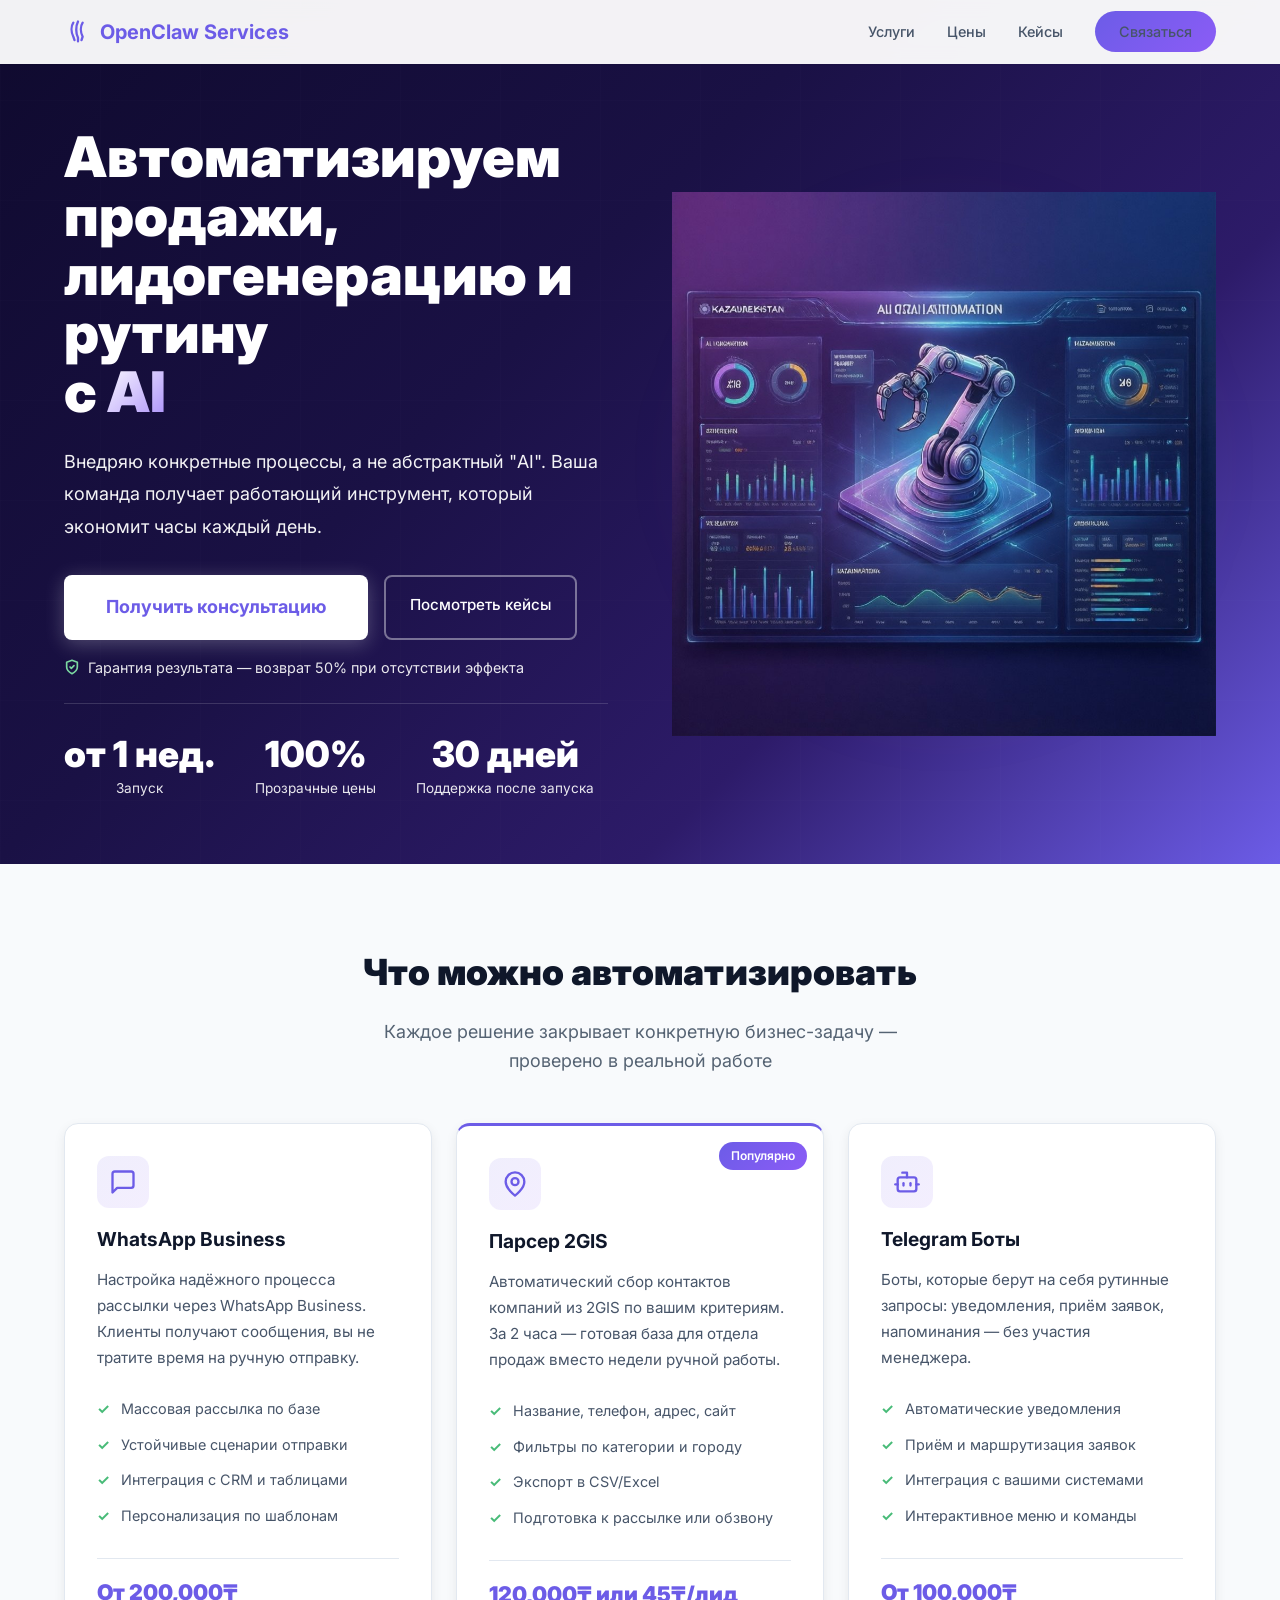
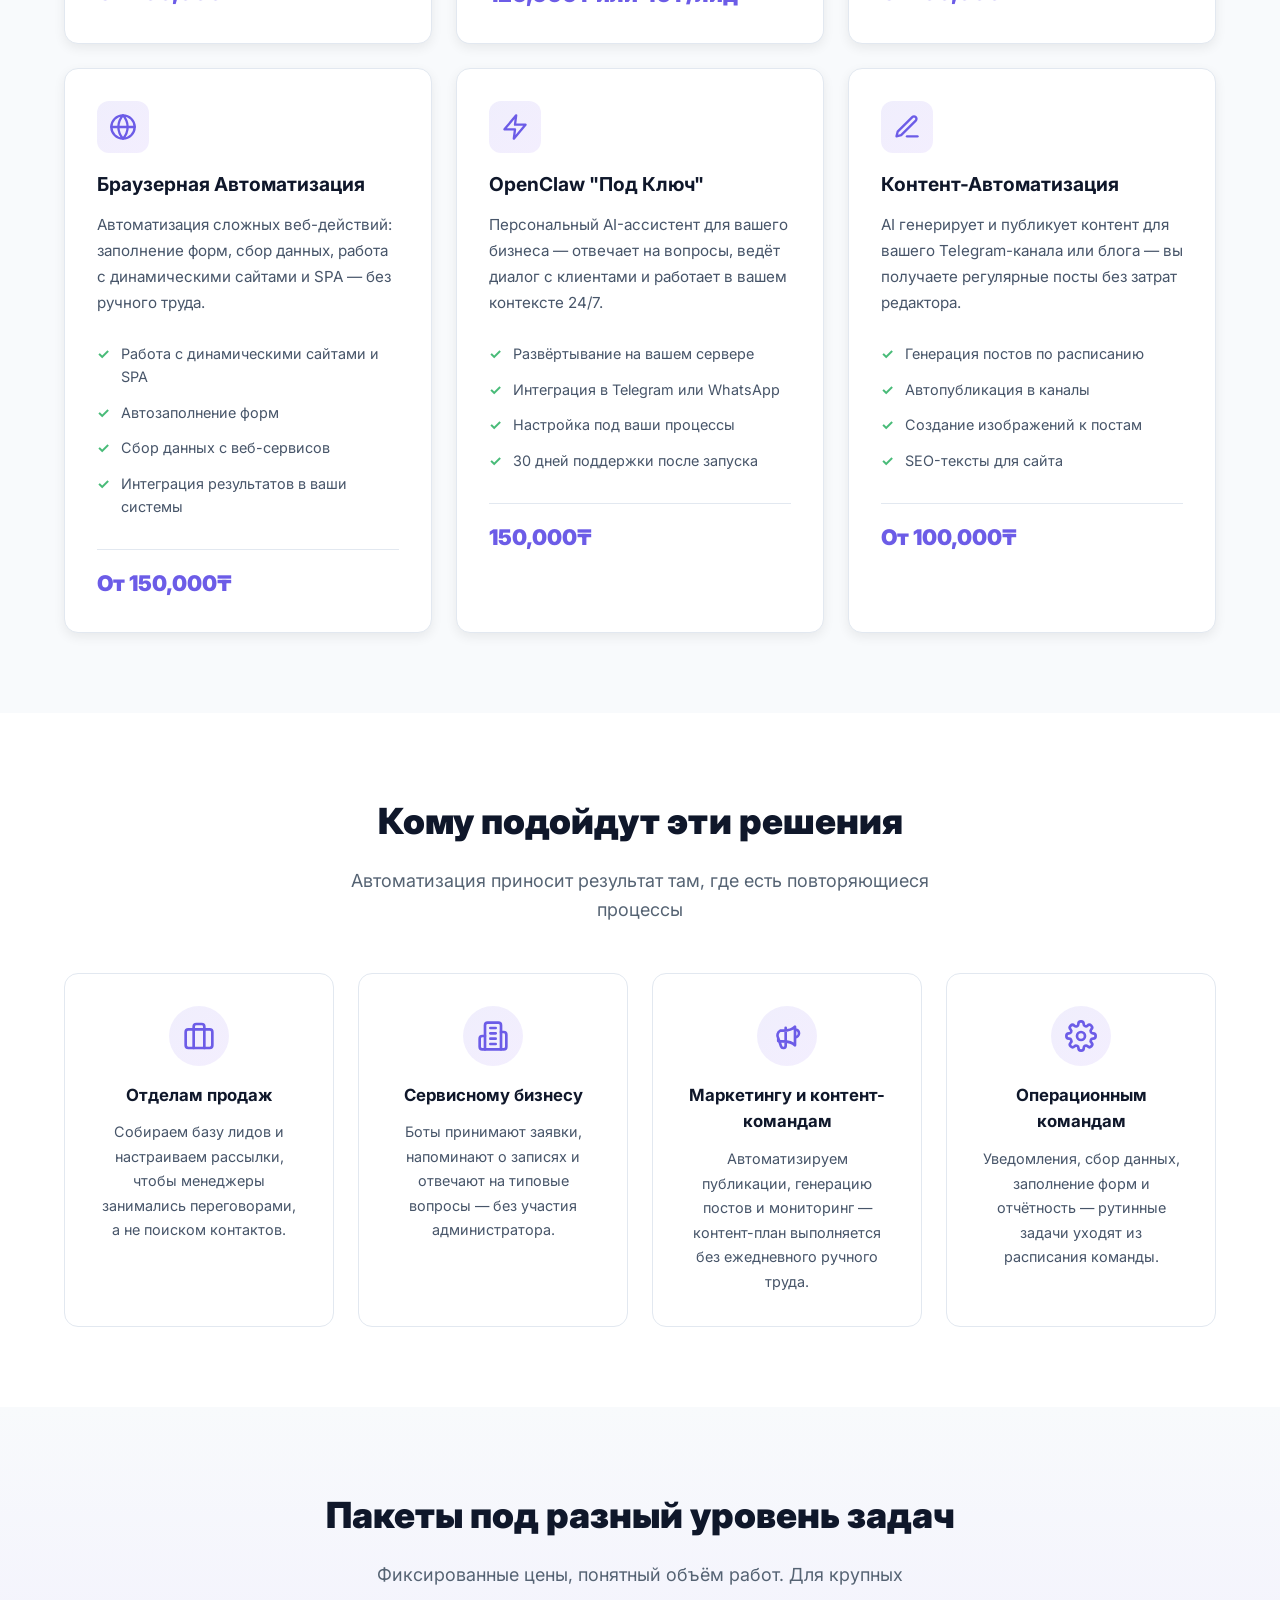
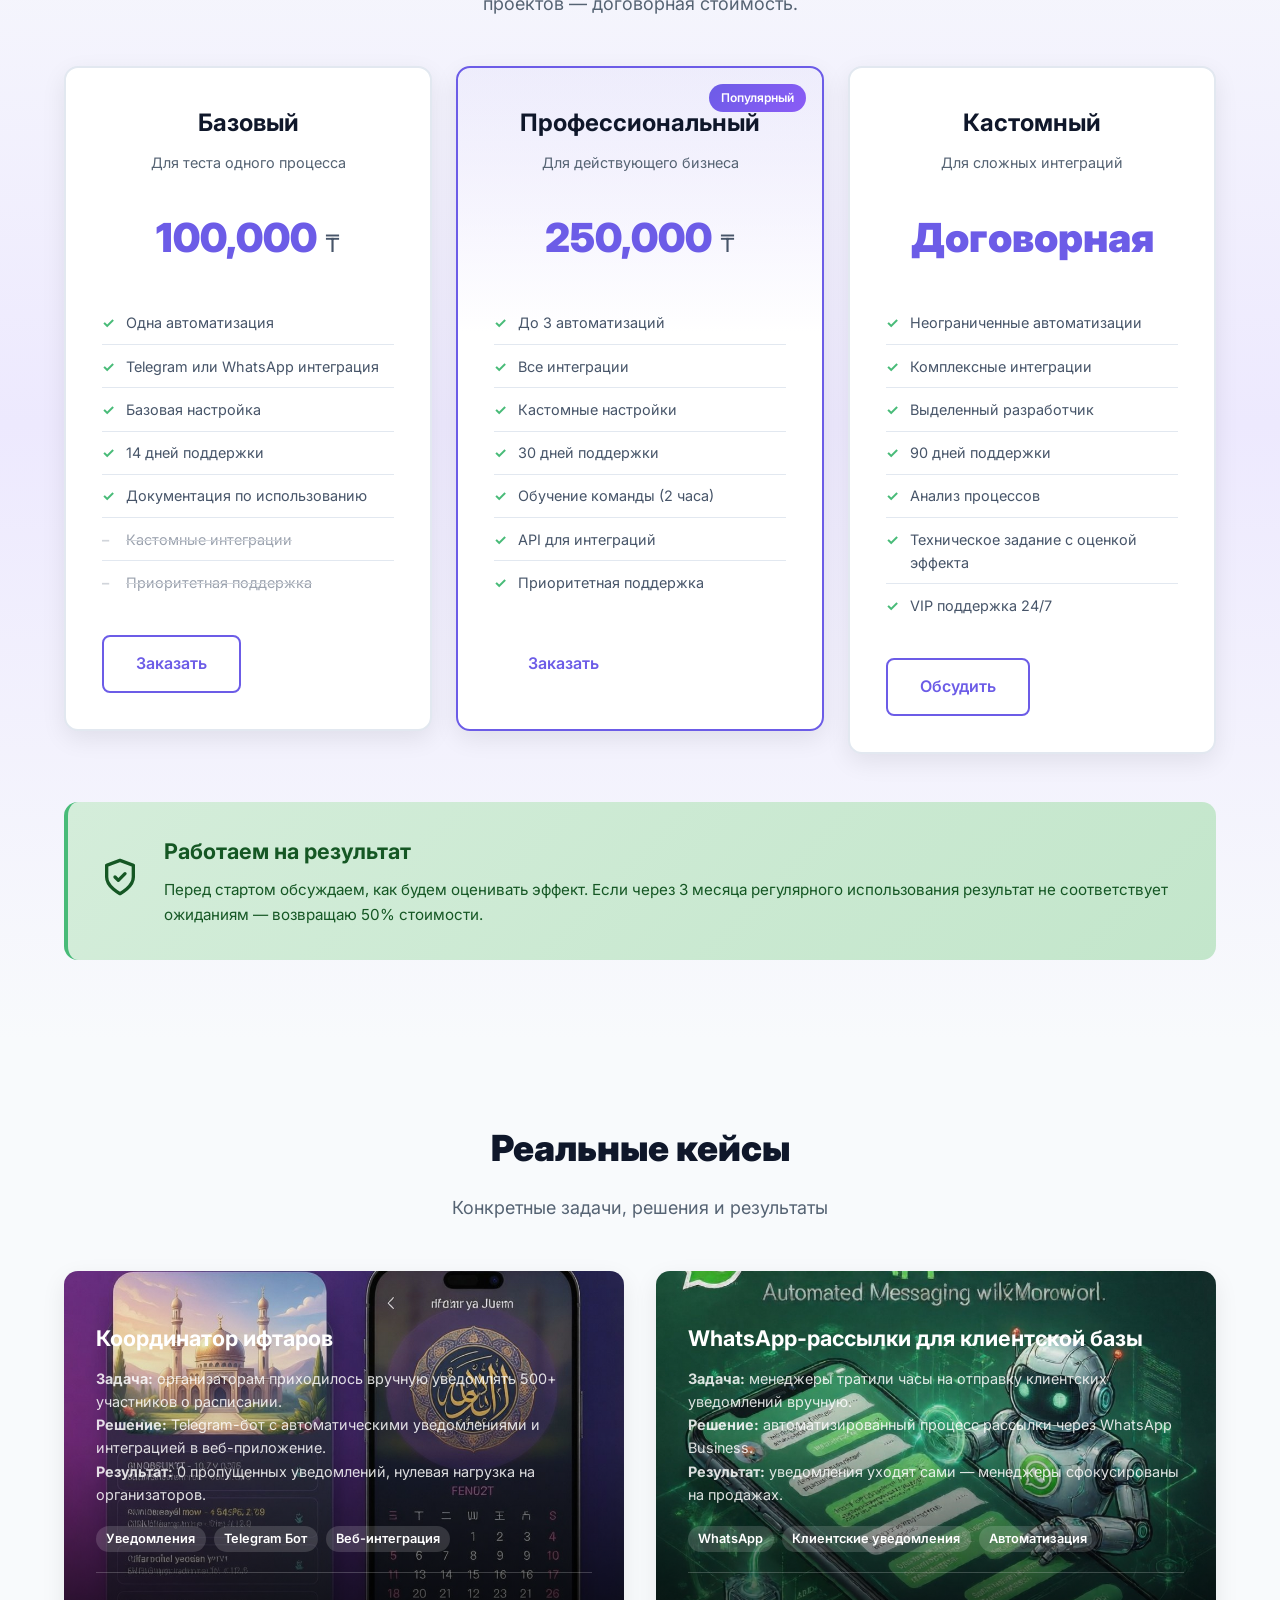
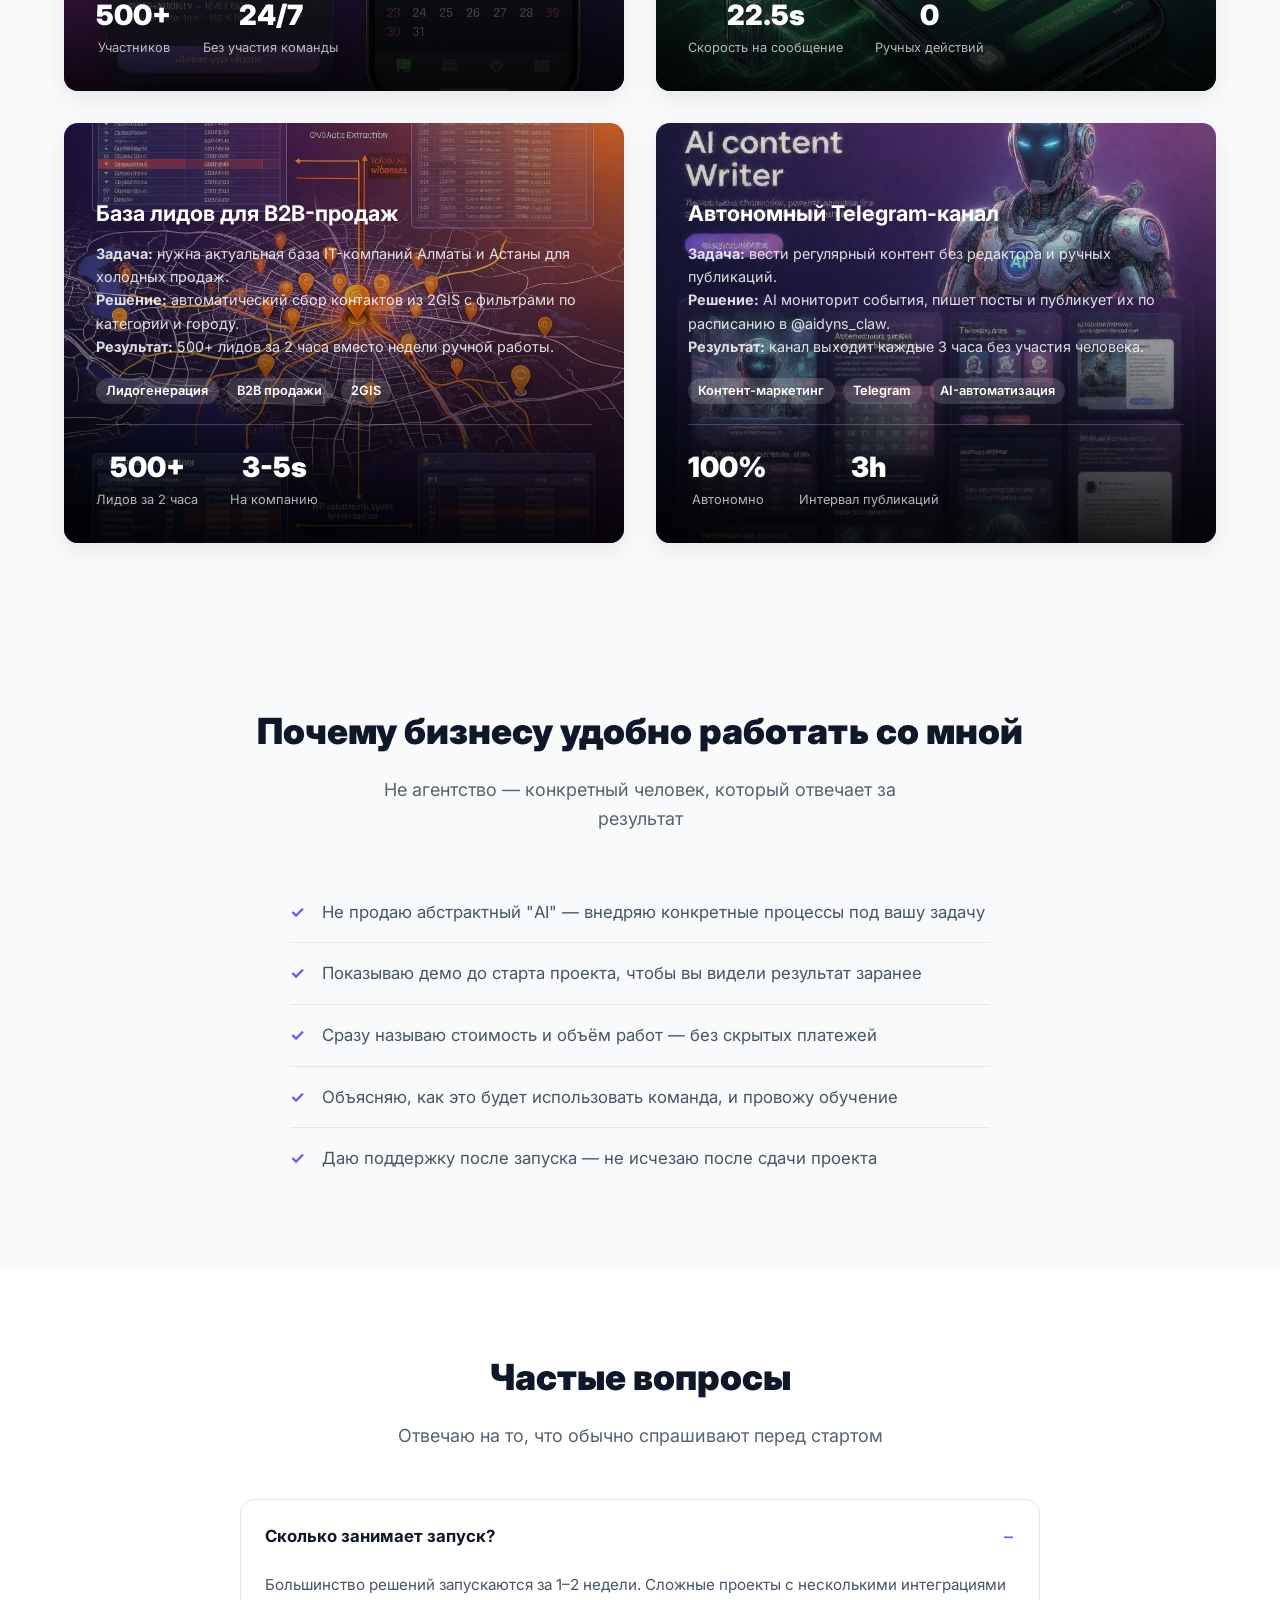
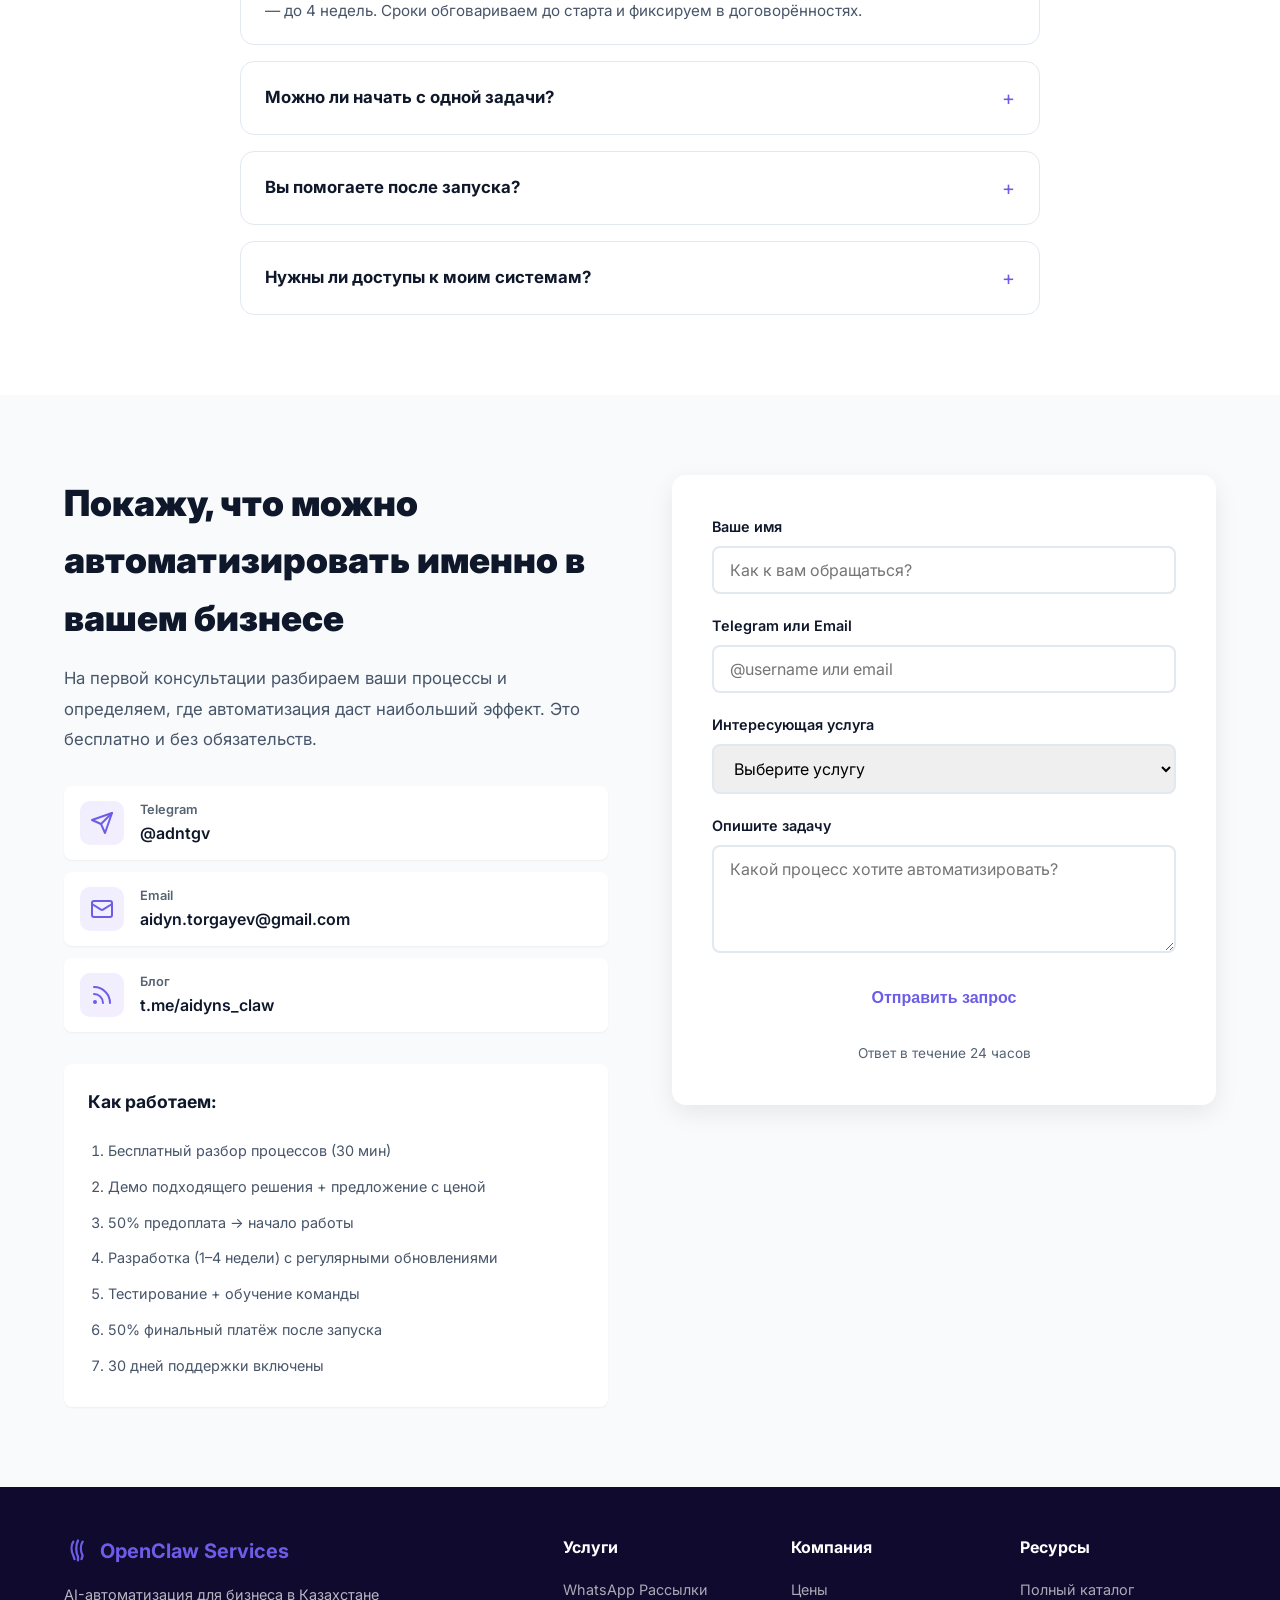
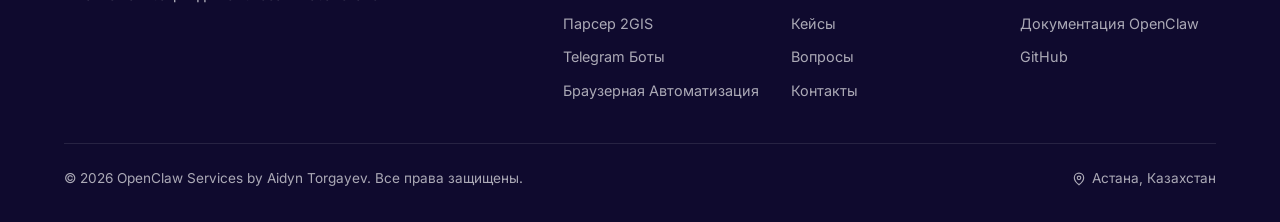
==== commit 6a45ad54: "feat: optimize images (7.2MB→784KB), fix contact form, add Umami analytics" ====
--- a/index.html
+++ b/index.html
@@ -11,7 +11,7 @@
     <meta property="og:type" content="website">
     <meta property="og:title" content="OpenClaw Services — AI-Автоматизация для Бизнеса">
     <meta property="og:description" content="Автоматизируем продажи, лидогенерацию и рутинные процессы с AI. Реальные кейсы, прозрачные цены, поддержка после запуска.">
-    <meta property="og:image" content="./images/hero.png">
+    <meta property="og:image" content="./images/hero.jpg">
     <meta property="og:url" content="https://openclaw.adntgv.com">
 
     <title>OpenClaw Services — AI-Автоматизация для Бизнеса в Казахстане</title>
@@ -20,7 +20,10 @@
     <link rel="preconnect" href="https://fonts.googleapis.com">
     <link rel="preconnect" href="https://fonts.gstatic.com" crossorigin>
     <link href="https://fonts.googleapis.com/css2?family=Inter:wght@400;600;700;900&display=swap" rel="stylesheet">
-    <link rel="preload" as="image" href="./images/hero.png">
+    <link rel="preload" as="image" href="./images/hero.jpg">
+    
+    <!-- Umami Analytics -->
+    <script defer src="https://umami.adntgv.com/script.js" data-website-id="openclaw-services"></script>
     <link rel="icon" type="image/svg+xml" href="data:image/svg+xml,<svg xmlns='http://www.w3.org/2000/svg' viewBox='0 0 24 24' fill='none' stroke='%236c5ce7' stroke-width='2' stroke-linecap='round' stroke-linejoin='round'><path d='M8 4 C6 7 6 12 8 16 L9 19'/><path d='M12 3 C10 7 10 13 12 17 L12 20'/><path d='M16 4 C14 7 14 12 16 16 L15 19'/></svg>">
 </head>
 <body>
@@ -95,7 +98,7 @@
                     </div>
                 </div>
                 <div class="hero-image">
-                    <img src="./images/hero.png" alt="AI Automation Illustration" width="1024" height="1024" fetchpriority="high">
+                    <img src="./images/hero.jpg" alt="AI Automation Illustration" width="1024" height="1024" fetchpriority="high">
                 </div>
             </div>
         </div>
@@ -397,7 +400,7 @@
                 <!-- Case 1 -->
                 <div class="case-card">
                     <div class="case-image">
-                        <img src="./images/case-iftar.png" alt="Iftar Coordinator Bot" loading="lazy" width="1024" height="1024">
+                        <img src="./images/case-iftar.jpg" alt="Iftar Coordinator Bot" loading="lazy" width="1024" height="1024">
                     </div>
                     <div class="case-content">
                         <h3 class="case-title">Координатор ифтаров</h3>
@@ -427,7 +430,7 @@
                 <!-- Case 2 -->
                 <div class="case-card">
                     <div class="case-image">
-                        <img src="./images/case-whatsapp.png" alt="WhatsApp Automation" loading="lazy" width="1024" height="1024">
+                        <img src="./images/case-whatsapp.jpg" alt="WhatsApp Automation" loading="lazy" width="1024" height="1024">
                     </div>
                     <div class="case-content">
                         <h3 class="case-title">WhatsApp-рассылки для клиентской базы</h3>
@@ -457,7 +460,7 @@
                 <!-- Case 3 -->
                 <div class="case-card">
                     <div class="case-image">
-                        <img src="./images/case-2gis.png" alt="2GIS Lead Scraper" loading="lazy" width="1024" height="1024">
+                        <img src="./images/case-2gis.jpg" alt="2GIS Lead Scraper" loading="lazy" width="1024" height="1024">
                     </div>
                     <div class="case-content">
                         <h3 class="case-title">База лидов для B2B-продаж</h3>
@@ -487,7 +490,7 @@
                 <!-- Case 4 -->
                 <div class="case-card">
                     <div class="case-image">
-                        <img src="./images/case-blog.png" alt="Autonomous Blog" loading="lazy" width="1024" height="1024">
+                        <img src="./images/case-blog.jpg" alt="Autonomous Blog" loading="lazy" width="1024" height="1024">
                     </div>
                     <div class="case-content">
                         <h3 class="case-title">Автономный Telegram-канал</h3>
--- a/styles.css
+++ b/styles.css
@@ -45,6 +45,7 @@
 
 html {
     scroll-behavior: smooth;
+    overflow-x: hidden;
 }
 
 body {
@@ -53,7 +54,6 @@
     line-height: 1.6;
     color: var(--text-dark);
     background: var(--bg-white);
-    overflow-x: hidden;
 }
 
 .container {
@@ -372,6 +372,7 @@
     border: 1px solid var(--border);
     transition: all 0.3s ease;
     position: relative;
+    min-width: 0;
 }
 
 .service-card:hover {
@@ -472,6 +473,7 @@
     border: 2px solid var(--border);
     transition: all 0.3s ease;
     position: relative;
+    min-width: 0;
 }
 
 .pricing-card:hover {
@@ -509,6 +511,8 @@
     font-size: 2.5rem;
     font-weight: 900;
     color: var(--primary);
+    word-break: break-word;
+    overflow-wrap: break-word;
 }
 
 .price-currency {
@@ -601,6 +605,7 @@
     position: relative;
     min-height: 420px;
     color: white;
+    min-width: 0;
 }
 
 .case-card:hover {
@@ -1139,9 +1144,6 @@
 
     .pricing-grid {
         grid-template-columns: 1fr;
-        max-width: 480px;
-        margin-left: auto;
-        margin-right: auto;
         margin-bottom: 3rem;
     }
 
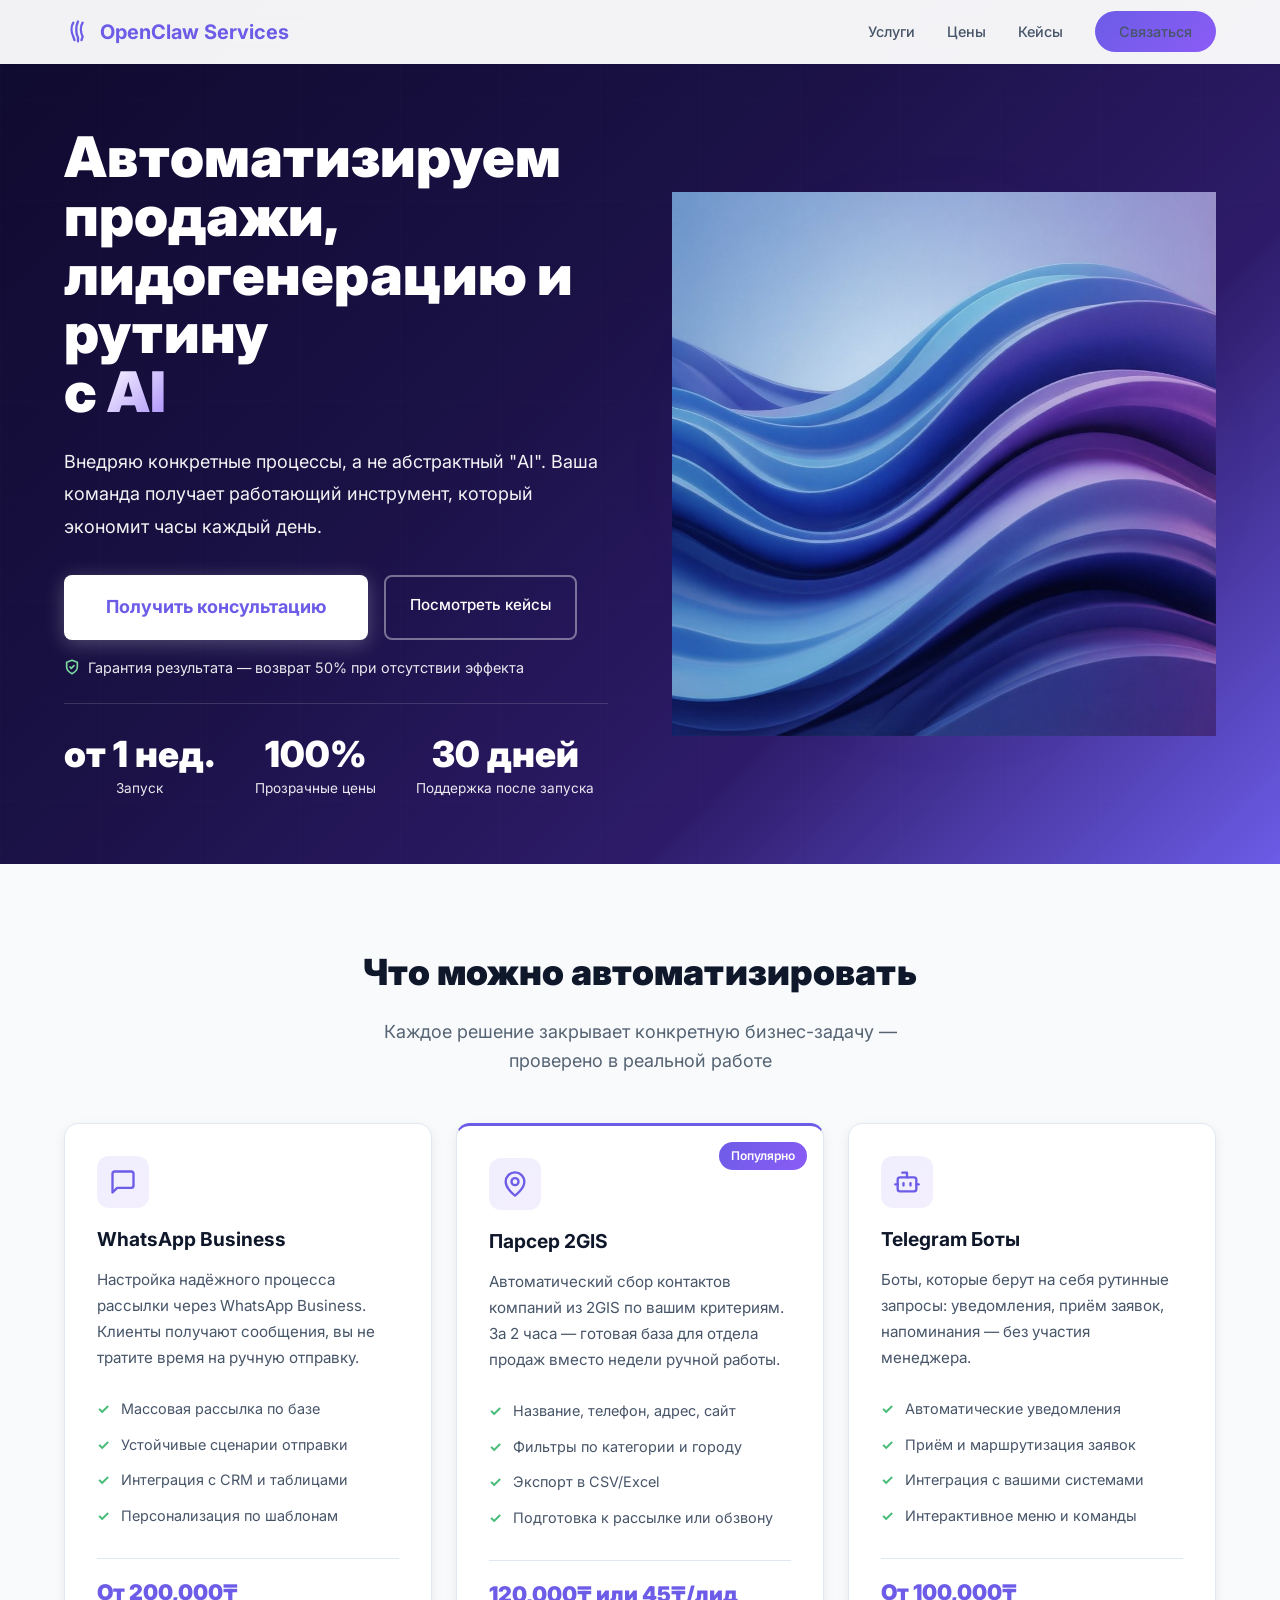
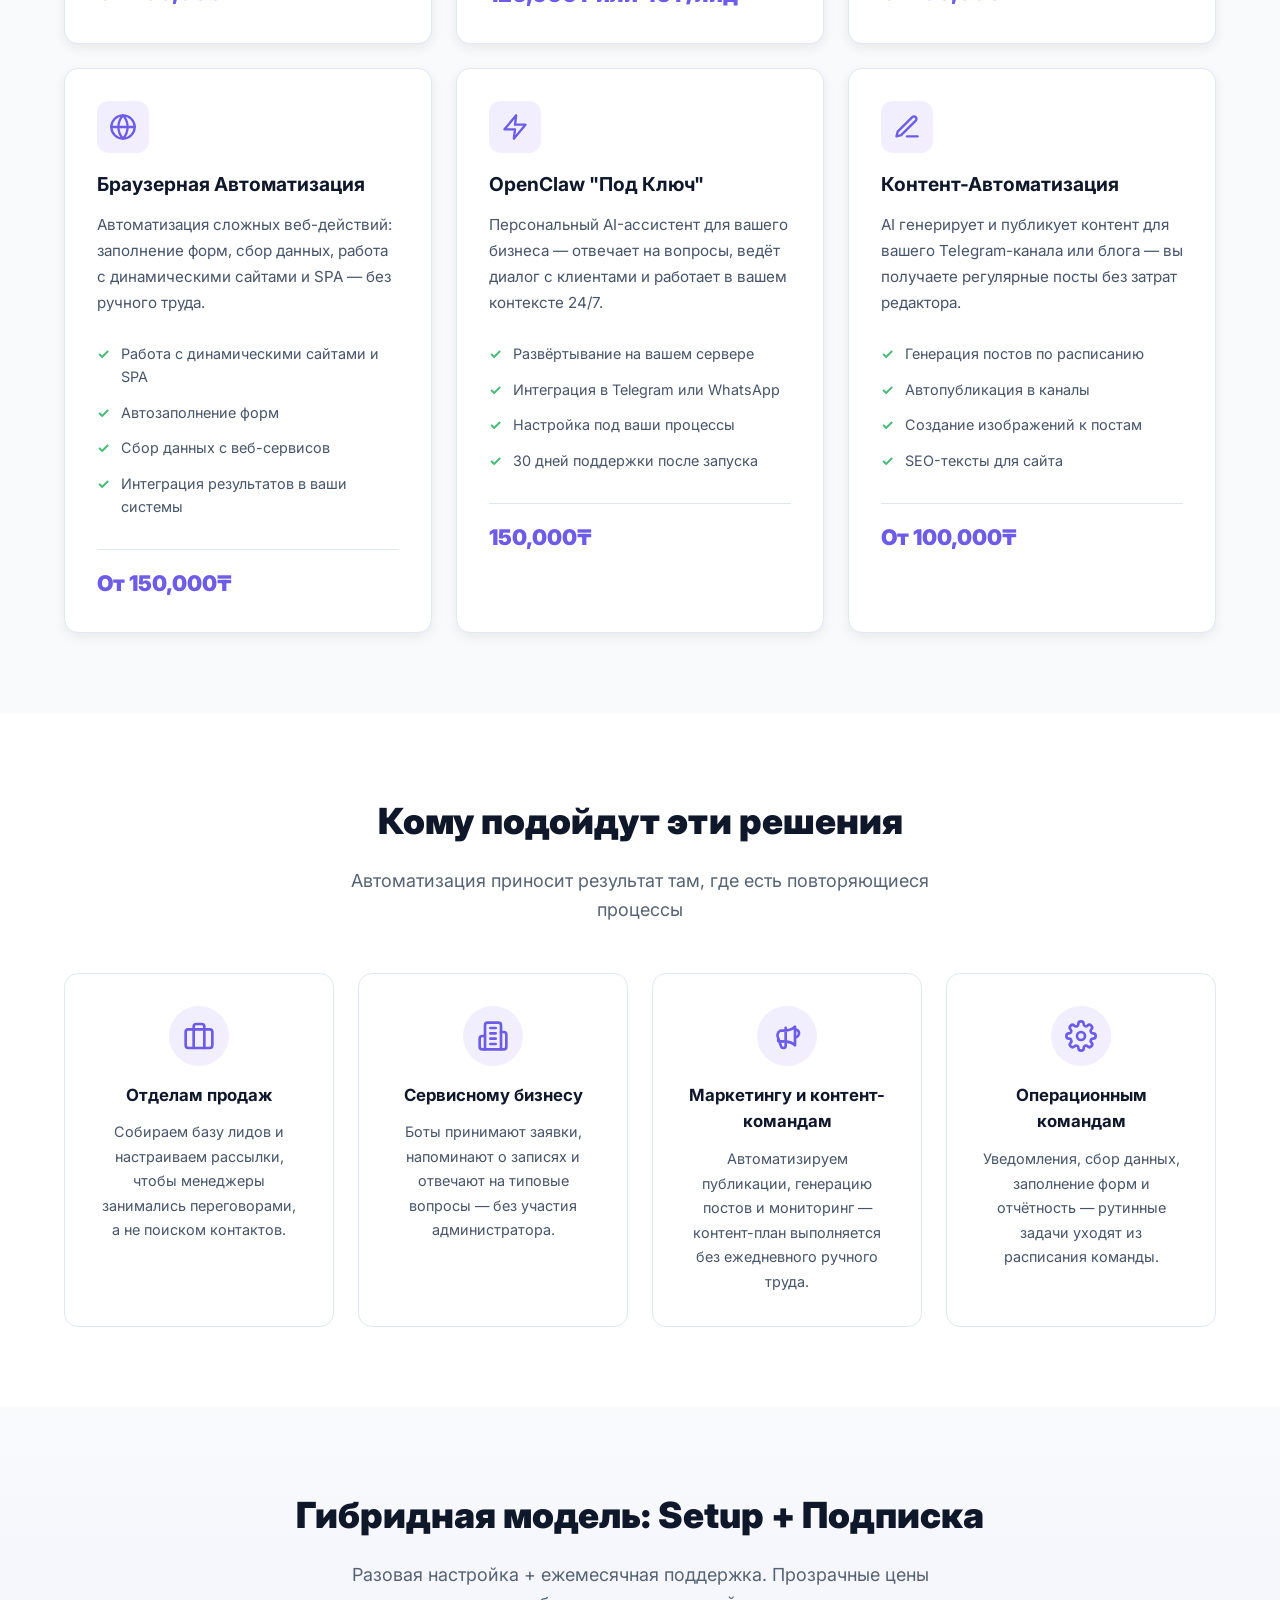
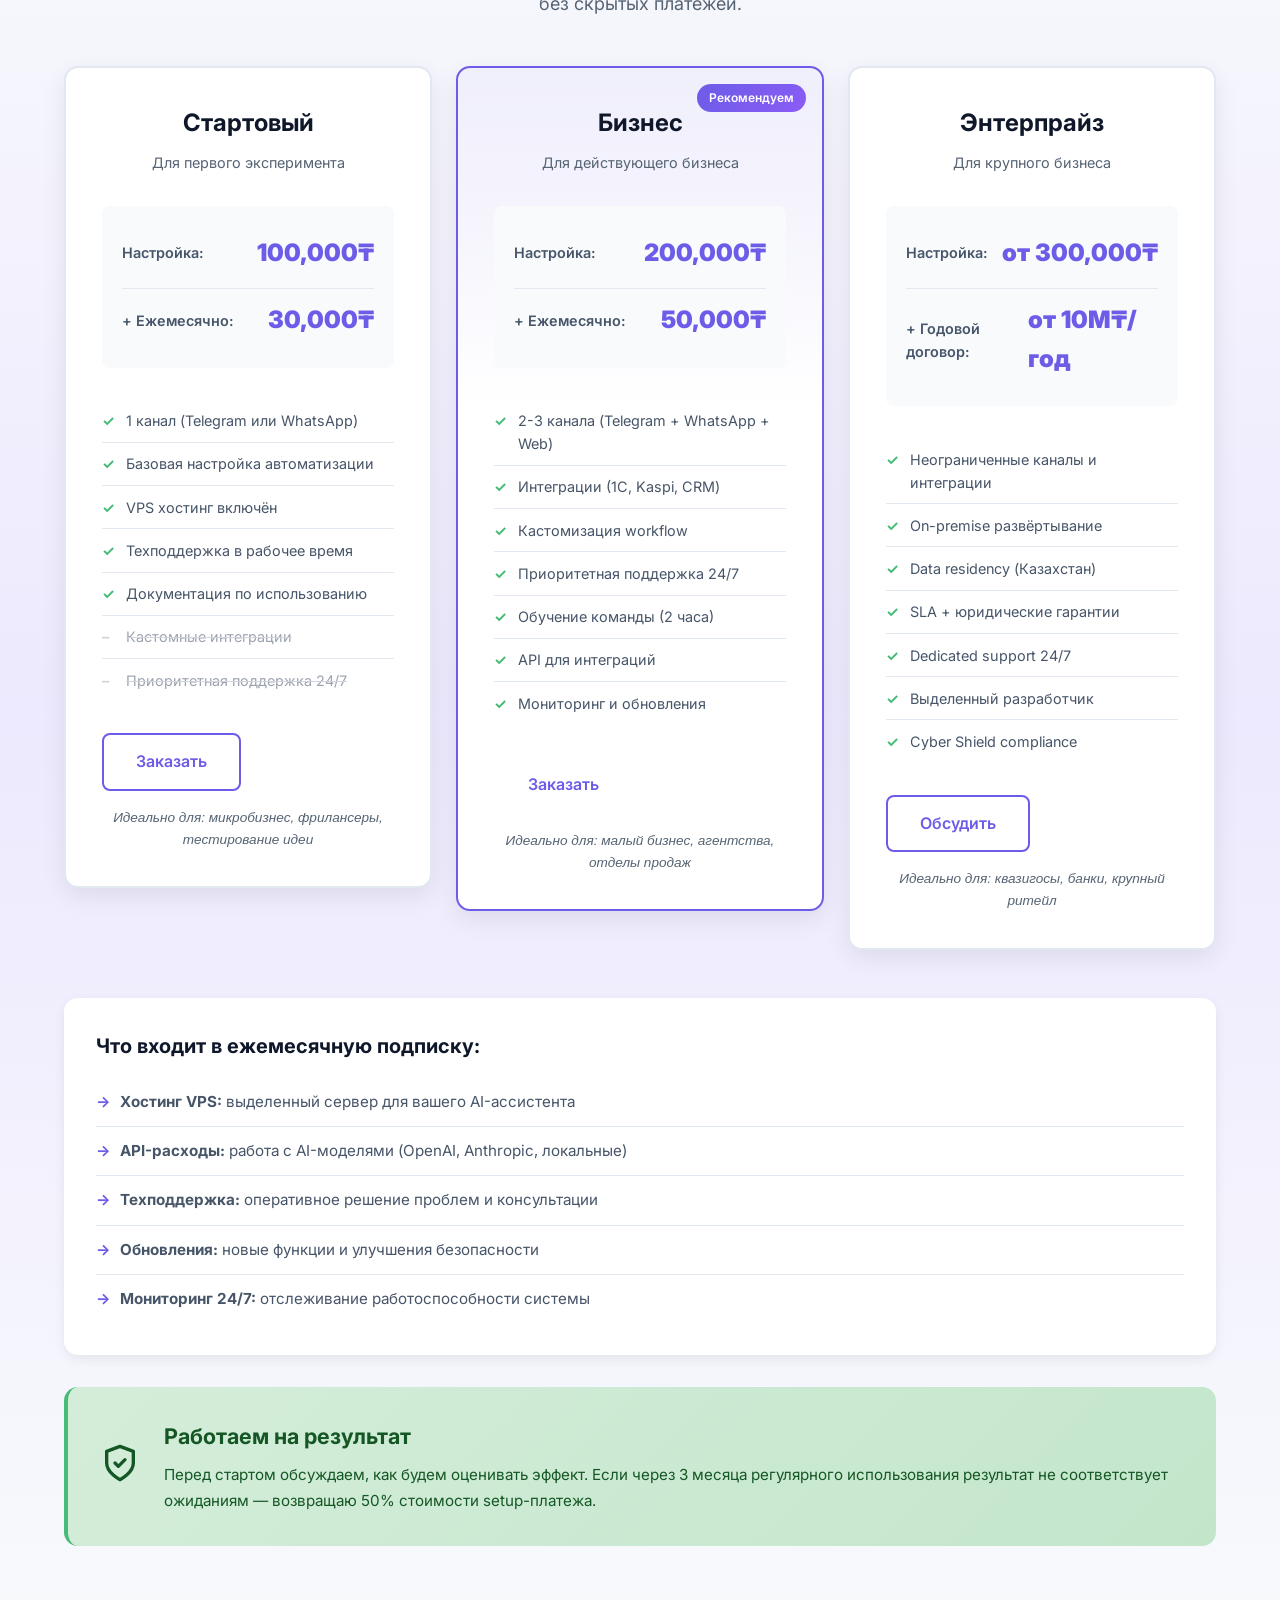
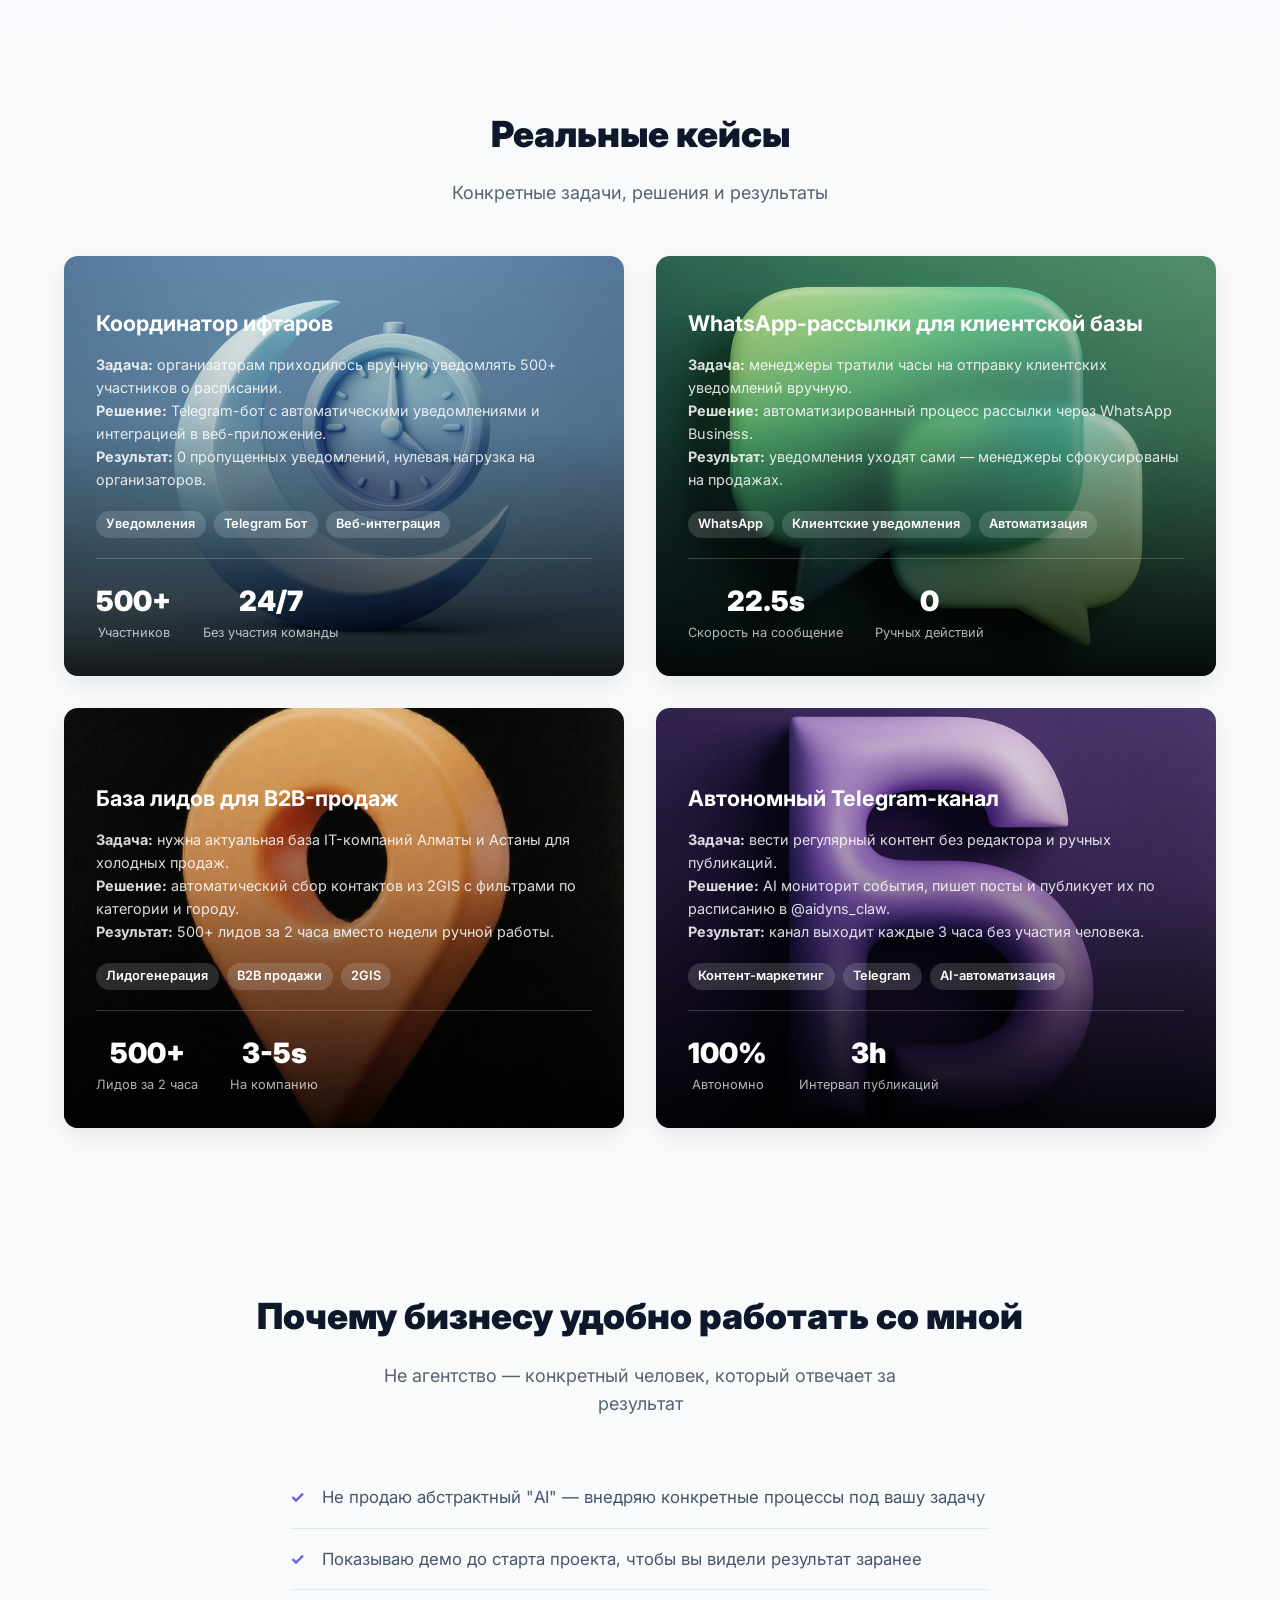
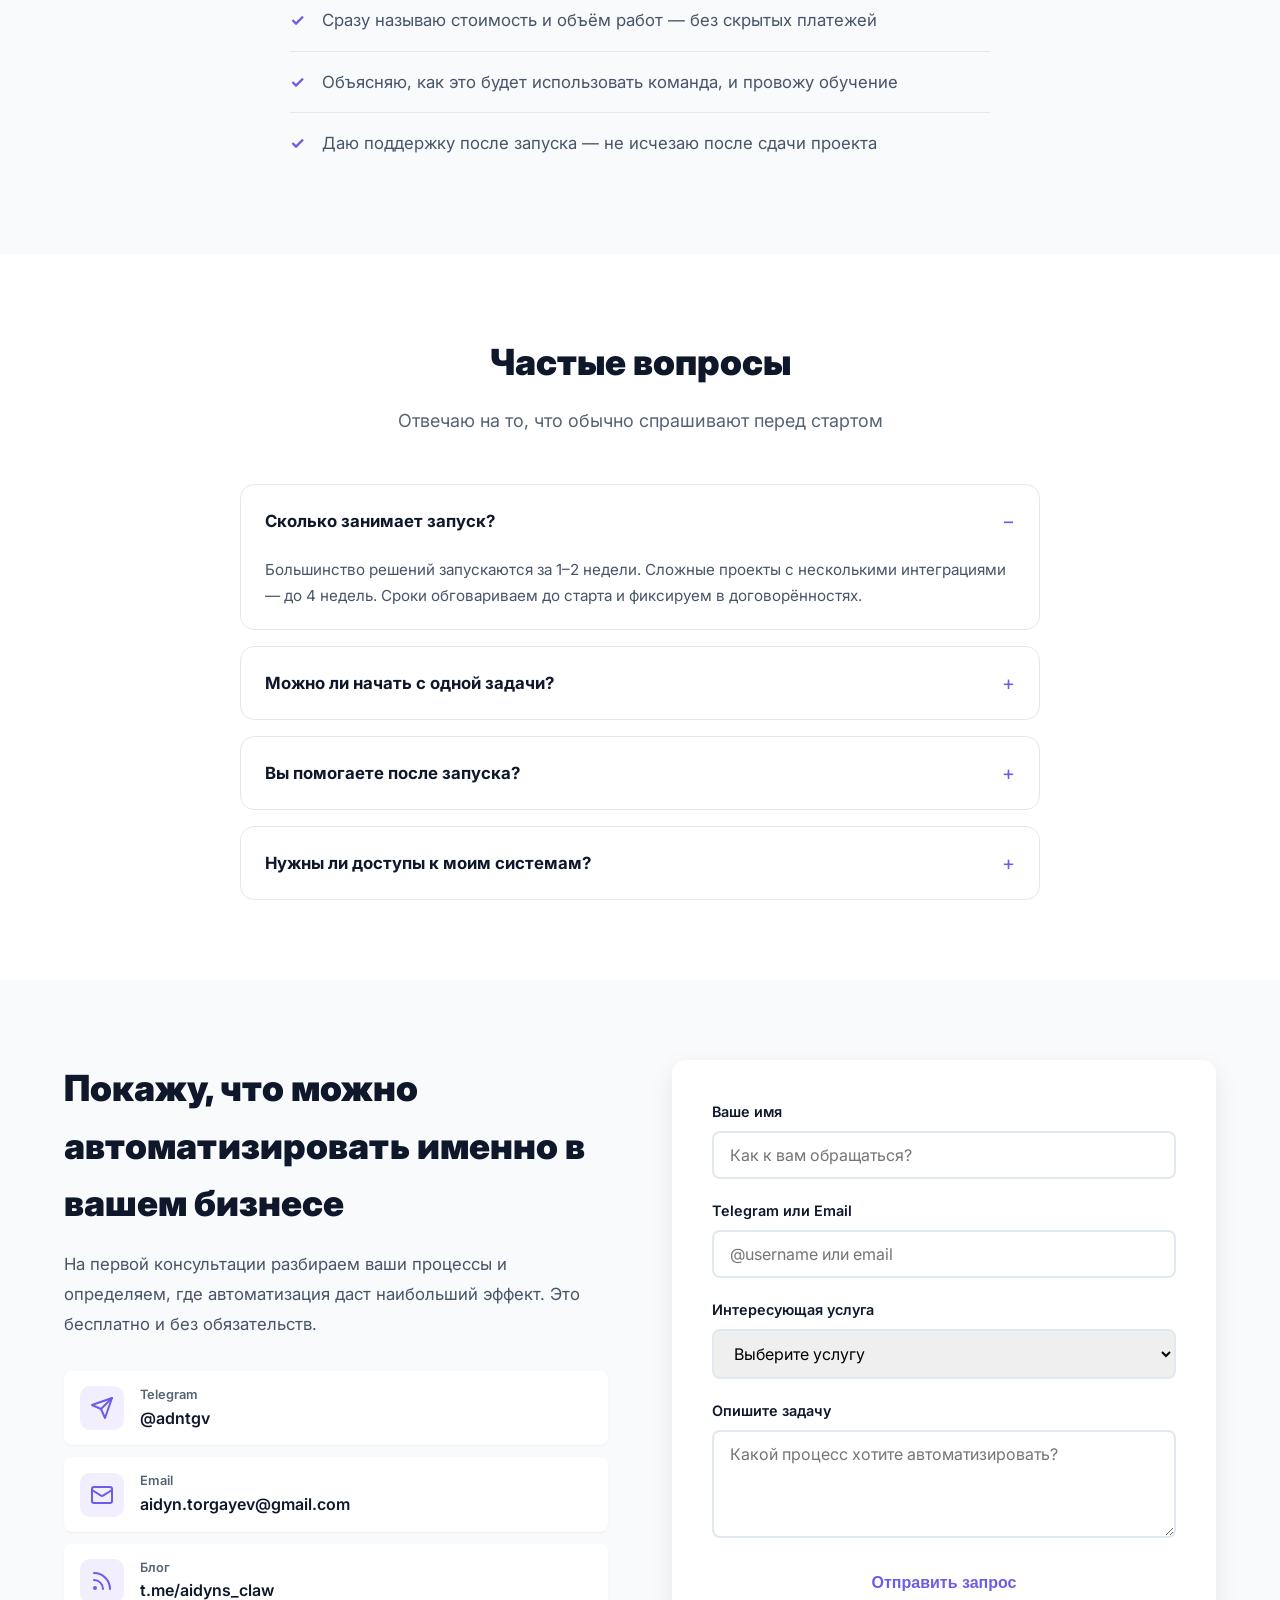
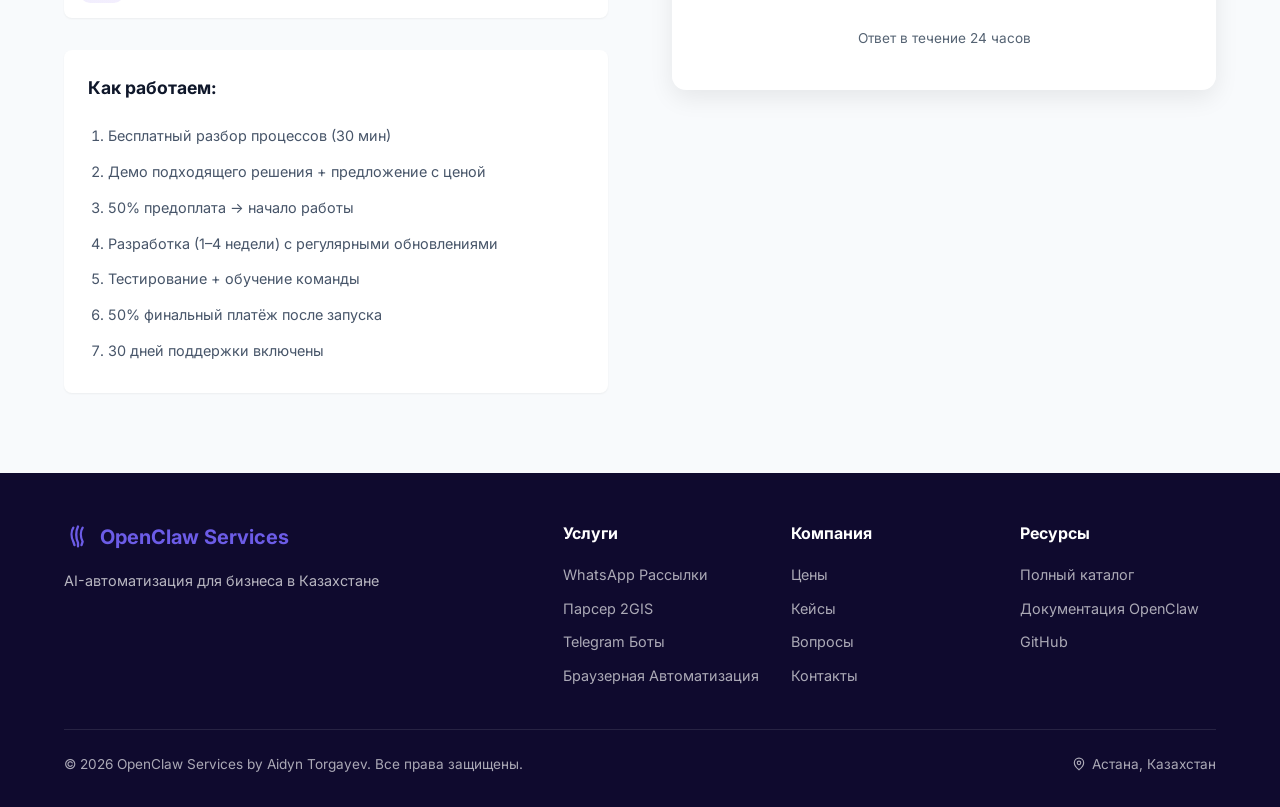
==== commit e5568647: "Переход на гибридную модель ценообразования (setup + подписка)" ====
--- a/index.html
+++ b/index.html
@@ -295,78 +295,112 @@
     <section id="pricing" class="pricing">
         <div class="container">
             <div class="section-header">
-                <h2 class="section-title">Пакеты под разный уровень задач</h2>
+                <h2 class="section-title">Гибридная модель: Setup + Подписка</h2>
                 <p class="section-subtitle">
-                    Фиксированные цены, понятный объём работ. Для крупных проектов — договорная стоимость.
+                    Разовая настройка + ежемесячная поддержка. Прозрачные цены без скрытых платежей.
                 </p>
             </div>
 
             <div class="pricing-grid">
-                <!-- Basic Tier -->
+                <!-- Starter Tier -->
                 <div class="pricing-card">
                     <div class="pricing-header">
-                        <h3 class="pricing-title">Базовый</h3>
-                        <p class="pricing-subtitle">Для теста одного процесса</p>
+                        <h3 class="pricing-title">Стартовый</h3>
+                        <p class="pricing-subtitle">Для первого эксперимента</p>
                     </div>
                     <div class="pricing-price">
-                        <span class="price-amount">100,000</span>
-                        <span class="price-currency">₸</span>
+                        <div class="price-row">
+                            <span class="price-label">Настройка:</span>
+                            <span class="price-amount">100,000₸</span>
+                        </div>
+                        <div class="price-row monthly">
+                            <span class="price-label">+ Ежемесячно:</span>
+                            <span class="price-amount">30,000₸</span>
+                        </div>
                     </div>
                     <ul class="pricing-features">
-                        <li>Одна автоматизация</li>
-                        <li>Telegram или WhatsApp интеграция</li>
-                        <li>Базовая настройка</li>
-                        <li>14 дней поддержки</li>
+                        <li>1 канал (Telegram или WhatsApp)</li>
+                        <li>Базовая настройка автоматизации</li>
+                        <li>VPS хостинг включён</li>
+                        <li>Техподдержка в рабочее время</li>
                         <li>Документация по использованию</li>
                         <li class="disabled">Кастомные интеграции</li>
-                        <li class="disabled">Приоритетная поддержка</li>
+                        <li class="disabled">Приоритетная поддержка 24/7</li>
                     </ul>
                     <a href="#contact" class="button button-outline">Заказать</a>
-                </div>
-
-                <!-- Pro Tier -->
+                    <p class="pricing-note">Идеально для: микробизнес, фрилансеры, тестирование идеи</p>
+                </div>
+
+                <!-- Business Tier -->
                 <div class="pricing-card featured">
-                    <div class="badge">Популярный</div>
+                    <div class="badge">Рекомендуем</div>
                     <div class="pricing-header">
-                        <h3 class="pricing-title">Профессиональный</h3>
+                        <h3 class="pricing-title">Бизнес</h3>
                         <p class="pricing-subtitle">Для действующего бизнеса</p>
                     </div>
                     <div class="pricing-price">
-                        <span class="price-amount">250,000</span>
-                        <span class="price-currency">₸</span>
+                        <div class="price-row">
+                            <span class="price-label">Настройка:</span>
+                            <span class="price-amount">200,000₸</span>
+                        </div>
+                        <div class="price-row monthly">
+                            <span class="price-label">+ Ежемесячно:</span>
+                            <span class="price-amount">50,000₸</span>
+                        </div>
                     </div>
                     <ul class="pricing-features">
-                        <li>До 3 автоматизаций</li>
-                        <li>Все интеграции</li>
-                        <li>Кастомные настройки</li>
-                        <li>30 дней поддержки</li>
+                        <li>2-3 канала (Telegram + WhatsApp + Web)</li>
+                        <li>Интеграции (1C, Kaspi, CRM)</li>
+                        <li>Кастомизация workflow</li>
+                        <li>Приоритетная поддержка 24/7</li>
                         <li>Обучение команды (2 часа)</li>
                         <li>API для интеграций</li>
-                        <li>Приоритетная поддержка</li>
+                        <li>Мониторинг и обновления</li>
                     </ul>
                     <a href="#contact" class="button button-primary">Заказать</a>
-                </div>
-
-                <!-- Custom Tier -->
+                    <p class="pricing-note">Идеально для: малый бизнес, агентства, отделы продаж</p>
+                </div>
+
+                <!-- Enterprise Tier -->
                 <div class="pricing-card">
                     <div class="pricing-header">
-                        <h3 class="pricing-title">Кастомный</h3>
-                        <p class="pricing-subtitle">Для сложных интеграций</p>
+                        <h3 class="pricing-title">Энтерпрайз</h3>
+                        <p class="pricing-subtitle">Для крупного бизнеса</p>
                     </div>
                     <div class="pricing-price">
-                        <span class="price-amount">Договорная</span>
+                        <div class="price-row">
+                            <span class="price-label">Настройка:</span>
+                            <span class="price-amount">от 300,000₸</span>
+                        </div>
+                        <div class="price-row monthly">
+                            <span class="price-label">+ Годовой договор:</span>
+                            <span class="price-amount">от 10M₸/год</span>
+                        </div>
                     </div>
                     <ul class="pricing-features">
-                        <li>Неограниченные автоматизации</li>
-                        <li>Комплексные интеграции</li>
+                        <li>Неограниченные каналы и интеграции</li>
+                        <li>On-premise развёртывание</li>
+                        <li>Data residency (Казахстан)</li>
+                        <li>SLA + юридические гарантии</li>
+                        <li>Dedicated support 24/7</li>
                         <li>Выделенный разработчик</li>
-                        <li>90 дней поддержки</li>
-                        <li>Анализ процессов</li>
-                        <li>Техническое задание с оценкой эффекта</li>
-                        <li>VIP поддержка 24/7</li>
+                        <li>Cyber Shield compliance</li>
                     </ul>
                     <a href="#contact" class="button button-outline">Обсудить</a>
-                </div>
+                    <p class="pricing-note">Идеально для: квазигосы, банки, крупный ритейл</p>
+                </div>
+            </div>
+
+            <!-- Pricing Explanation -->
+            <div class="pricing-explanation">
+                <h3>Что входит в ежемесячную подписку:</h3>
+                <ul>
+                    <li><strong>Хостинг VPS:</strong> выделенный сервер для вашего AI-ассистента</li>
+                    <li><strong>API-расходы:</strong> работа с AI-моделями (OpenAI, Anthropic, локальные)</li>
+                    <li><strong>Техподдержка:</strong> оперативное решение проблем и консультации</li>
+                    <li><strong>Обновления:</strong> новые функции и улучшения безопасности</li>
+                    <li><strong>Мониторинг 24/7:</strong> отслеживание работоспособности системы</li>
+                </ul>
             </div>
 
             <!-- Guarantee -->
@@ -379,7 +413,7 @@
                     <p class="guarantee-text">
                         Перед стартом обсуждаем, как будем оценивать эффект.
                         Если через 3 месяца регулярного использования результат не соответствует ожиданиям —
-                        возвращаю 50% стоимости.
+                        возвращаю 50% стоимости setup-платежа.
                     </p>
                 </div>
             </div>
--- a/styles.css
+++ b/styles.css
@@ -503,22 +503,84 @@
 }
 
 .pricing-price {
+    margin-bottom: 2rem;
+    background: var(--bg-light);
+    padding: 1.25rem;
+    border-radius: 0.5rem;
+}
+
+.price-row {
+    display: flex;
+    justify-content: space-between;
+    align-items: center;
+    padding: 0.5rem 0;
+}
+
+.price-row.monthly {
+    padding-top: 0.75rem;
+    border-top: 1px solid var(--border);
+    margin-top: 0.5rem;
+}
+
+.price-label {
+    font-size: 0.9rem;
+    color: var(--text-gray);
+    font-weight: 600;
+}
+
+.price-amount {
+    font-size: 1.5rem;
+    font-weight: 900;
+    color: var(--primary);
+}
+
+.pricing-note {
+    margin-top: 1rem;
+    font-size: 0.85rem;
+    color: var(--text-light);
     text-align: center;
+    font-style: italic;
+}
+
+.pricing-explanation {
+    background: white;
+    padding: 2rem;
+    border-radius: 0.875rem;
     margin-bottom: 2rem;
-}
-
-.price-amount {
-    font-size: 2.5rem;
-    font-weight: 900;
-    color: var(--primary);
-    word-break: break-word;
-    overflow-wrap: break-word;
-}
-
-.price-currency {
-    font-size: 1.5rem;
+    box-shadow: var(--shadow-md);
+}
+
+.pricing-explanation h3 {
+    font-size: 1.25rem;
+    font-weight: 700;
+    margin-bottom: 1rem;
+    color: var(--text-dark);
+}
+
+.pricing-explanation ul {
+    list-style: none;
+    padding: 0;
+}
+
+.pricing-explanation ul li {
+    padding: 0.75rem 0;
+    border-bottom: 1px solid var(--border);
+    font-size: 0.95rem;
     color: var(--text-gray);
-    margin-left: 0.25rem;
+    padding-left: 1.5rem;
+    position: relative;
+}
+
+.pricing-explanation ul li::before {
+    content: '→';
+    position: absolute;
+    left: 0;
+    color: var(--primary);
+    font-weight: bold;
+}
+
+.pricing-explanation ul li:last-child {
+    border-bottom: none;
 }
 
 .pricing-features {
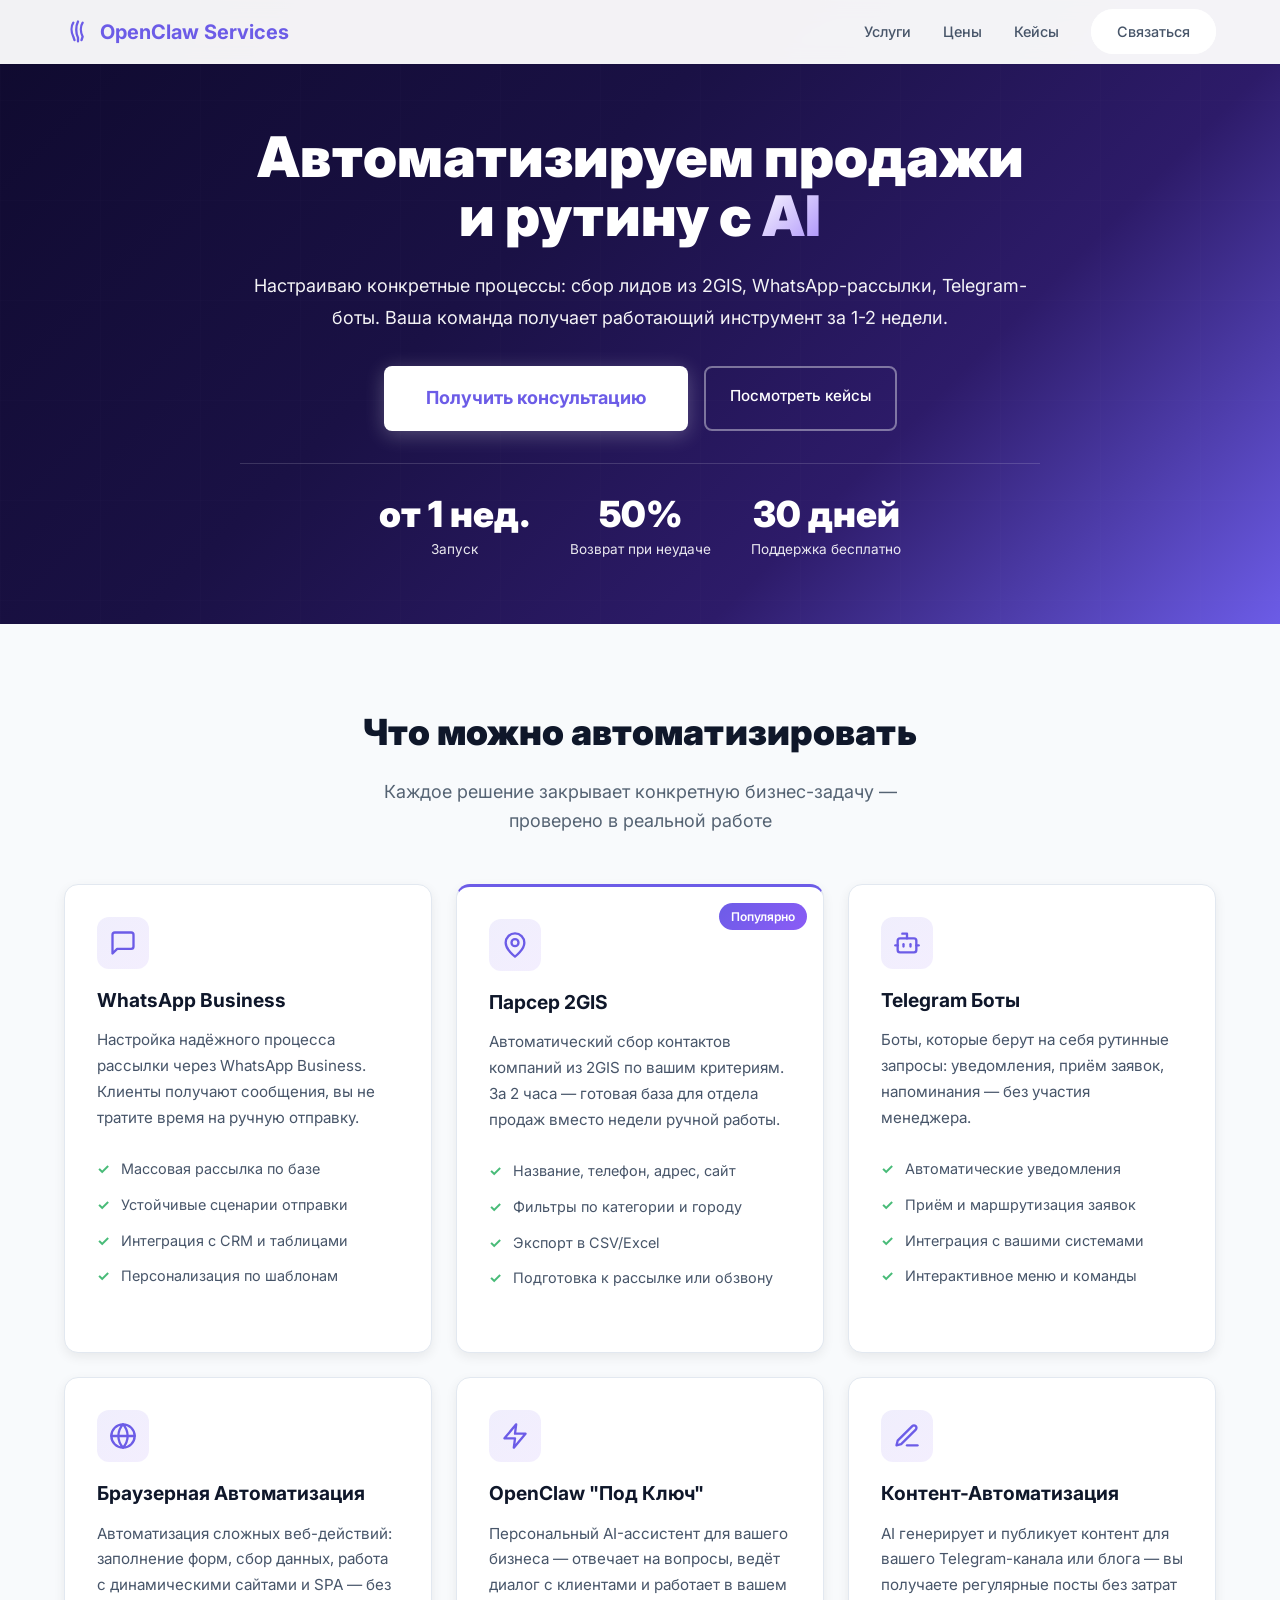
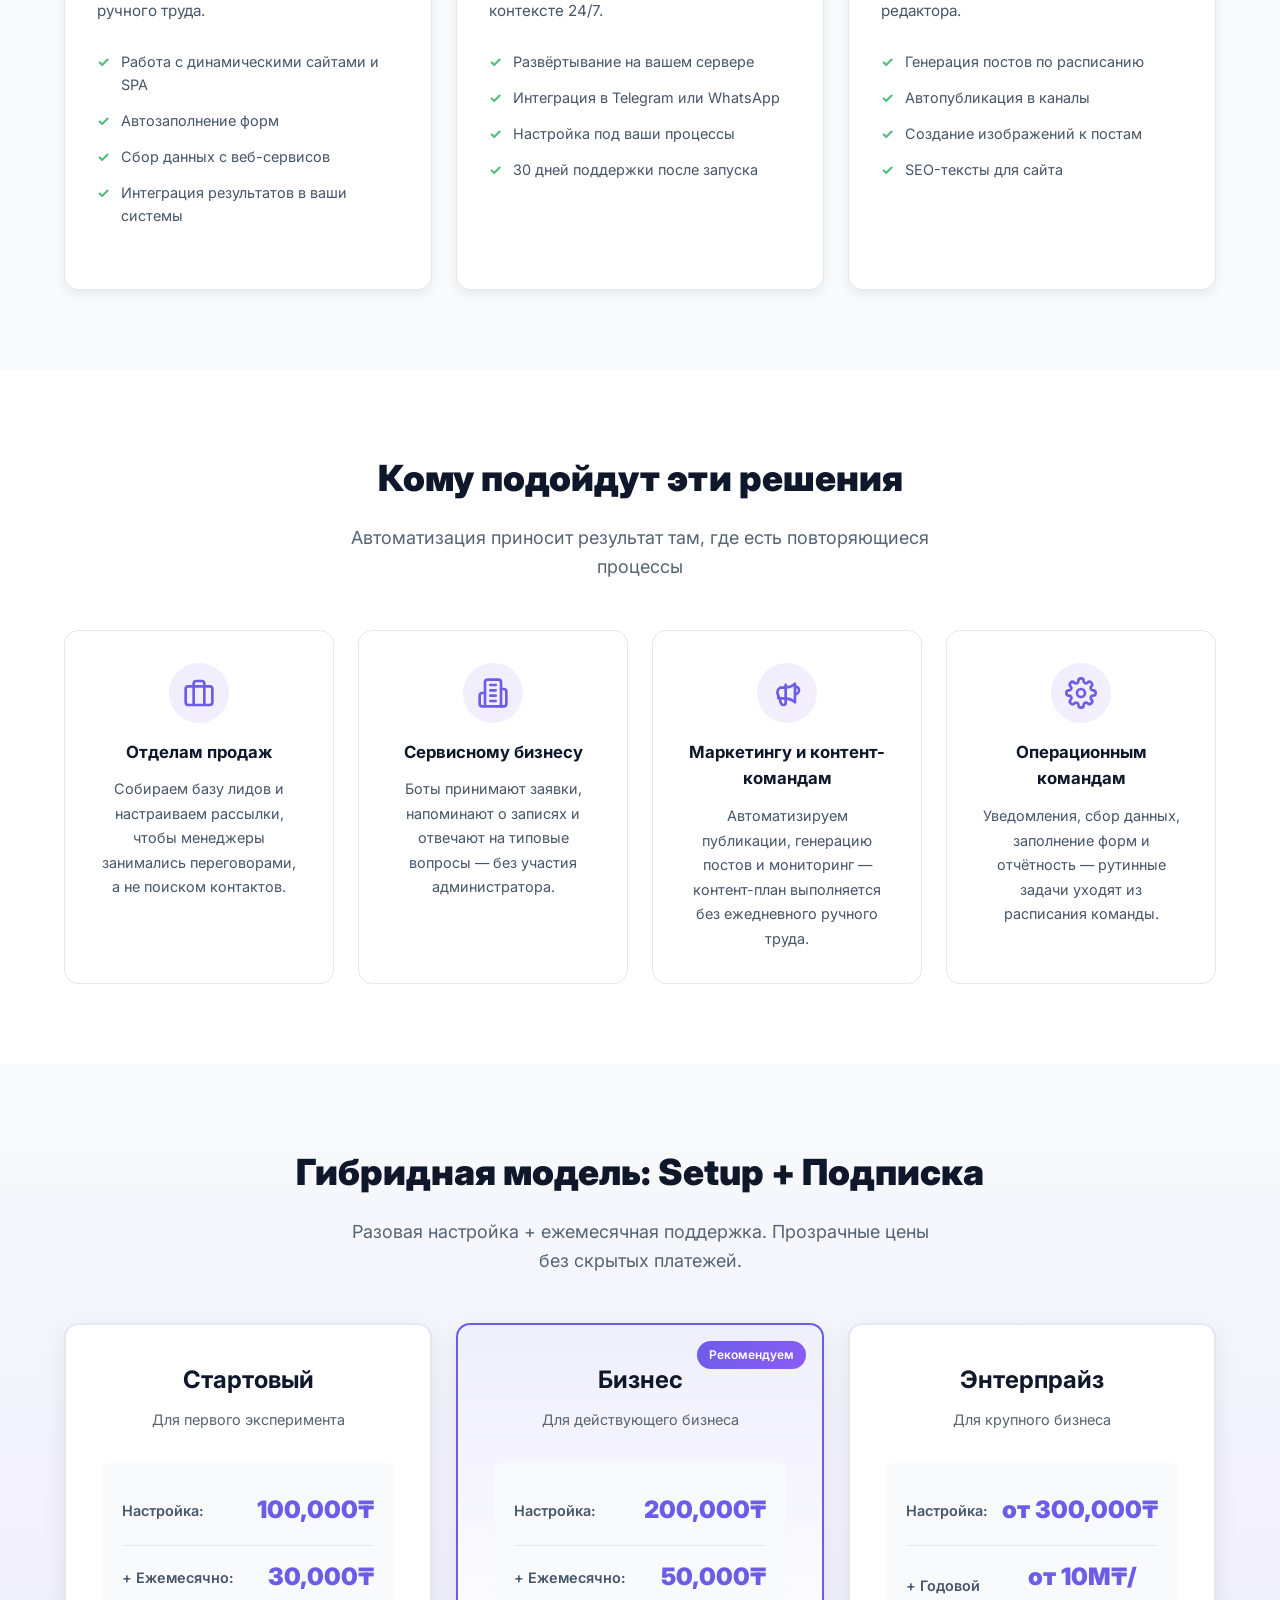
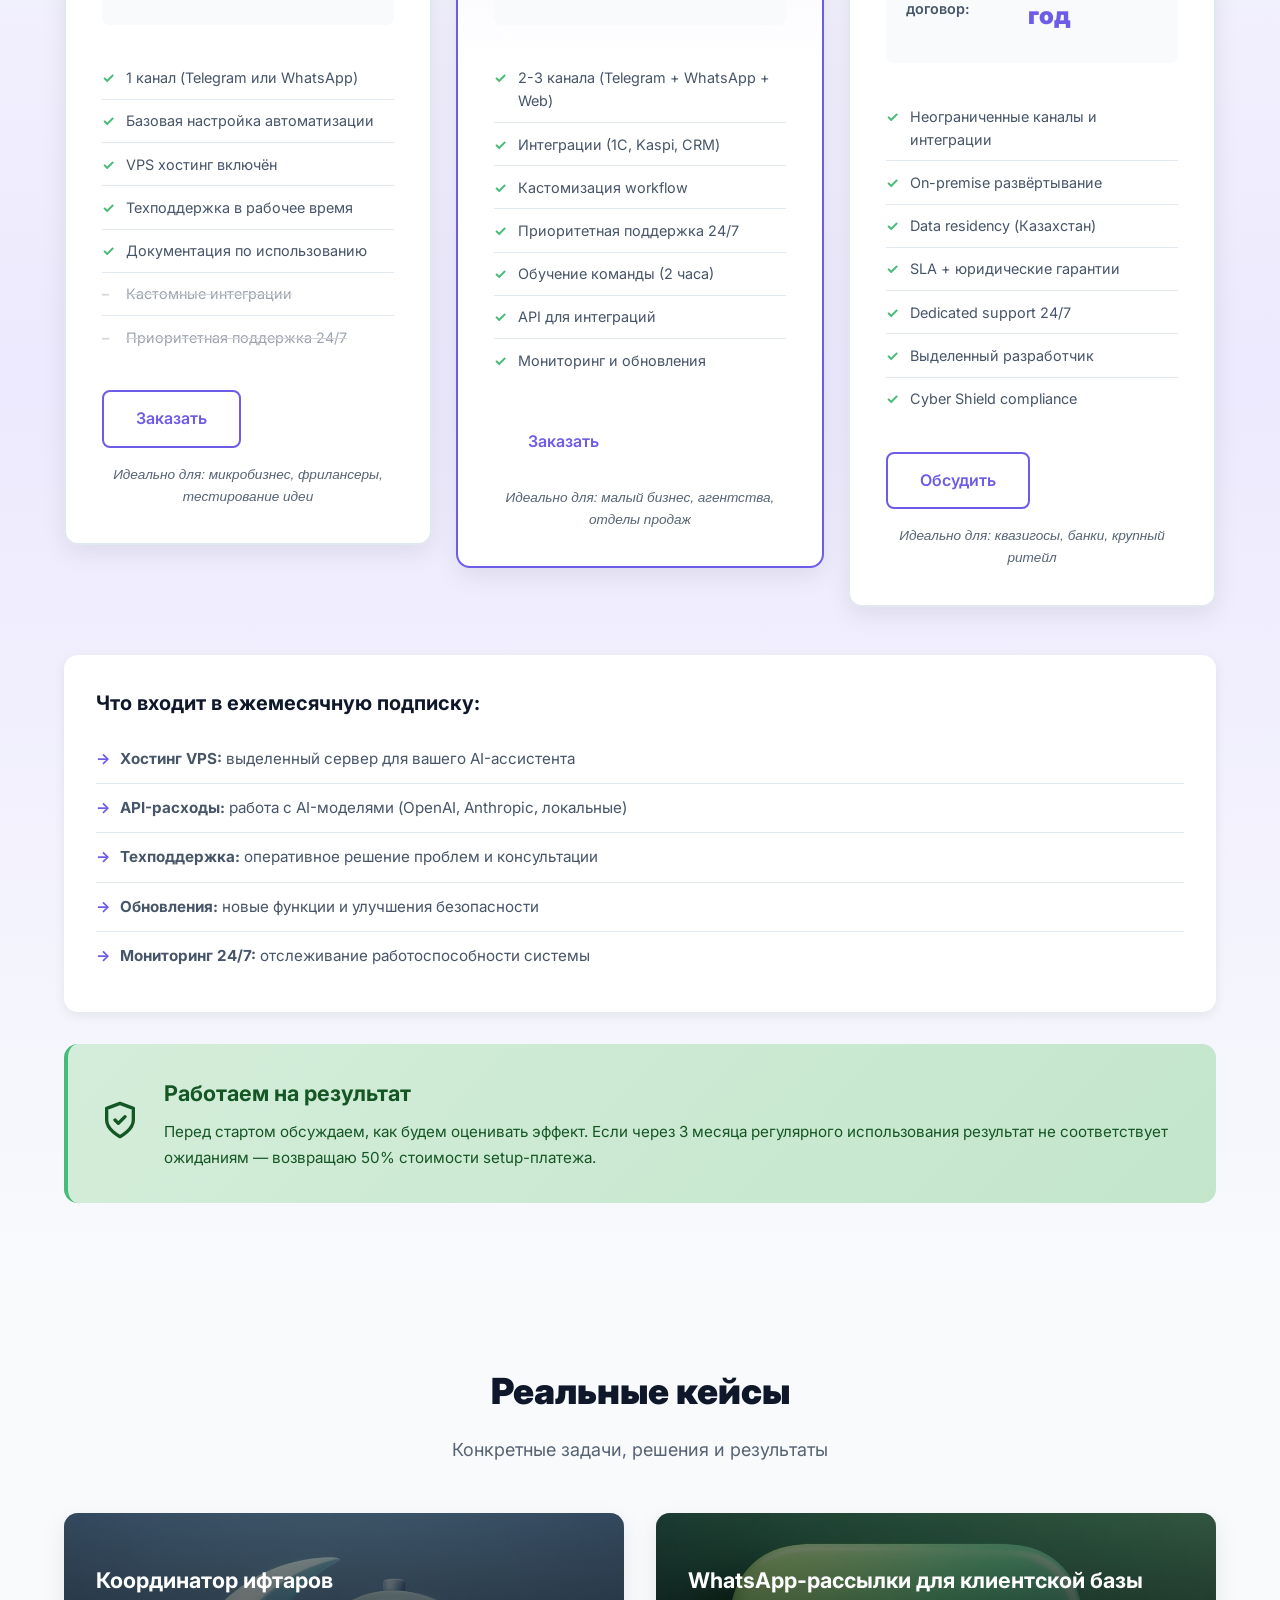
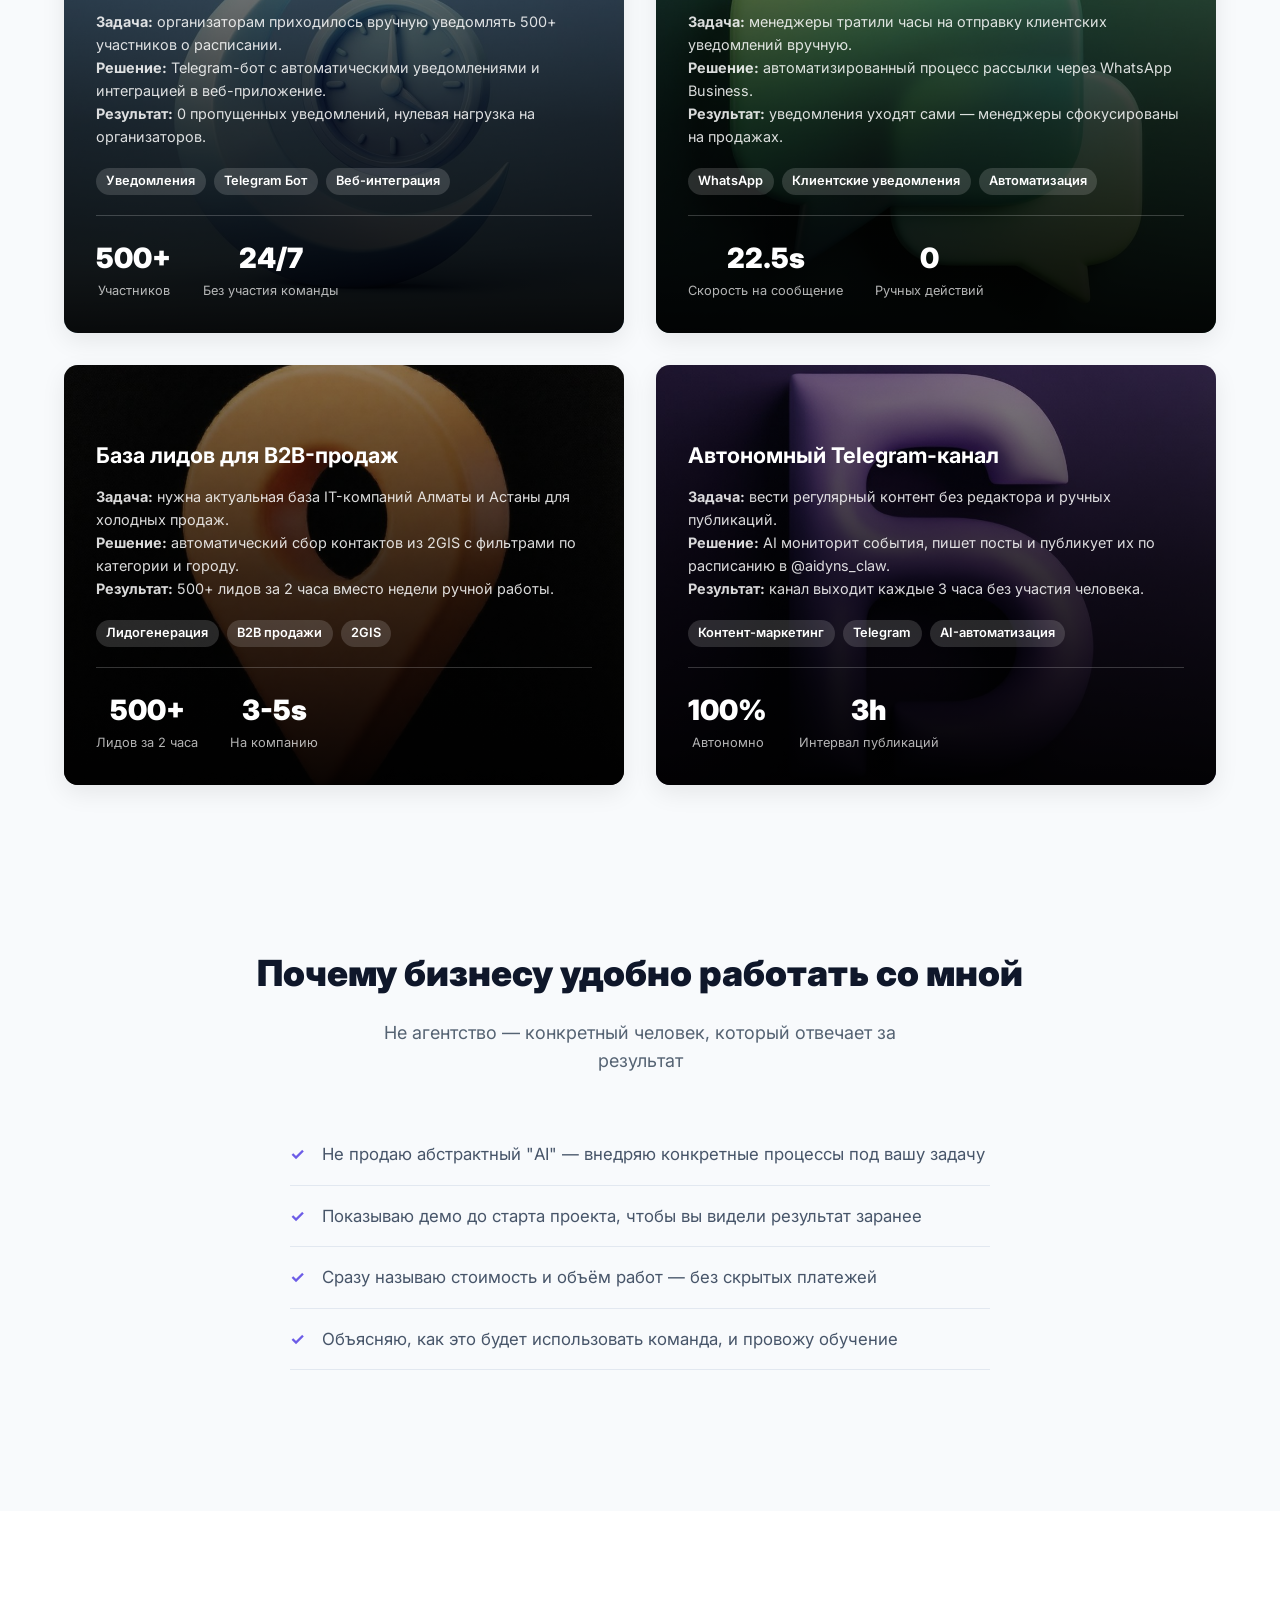
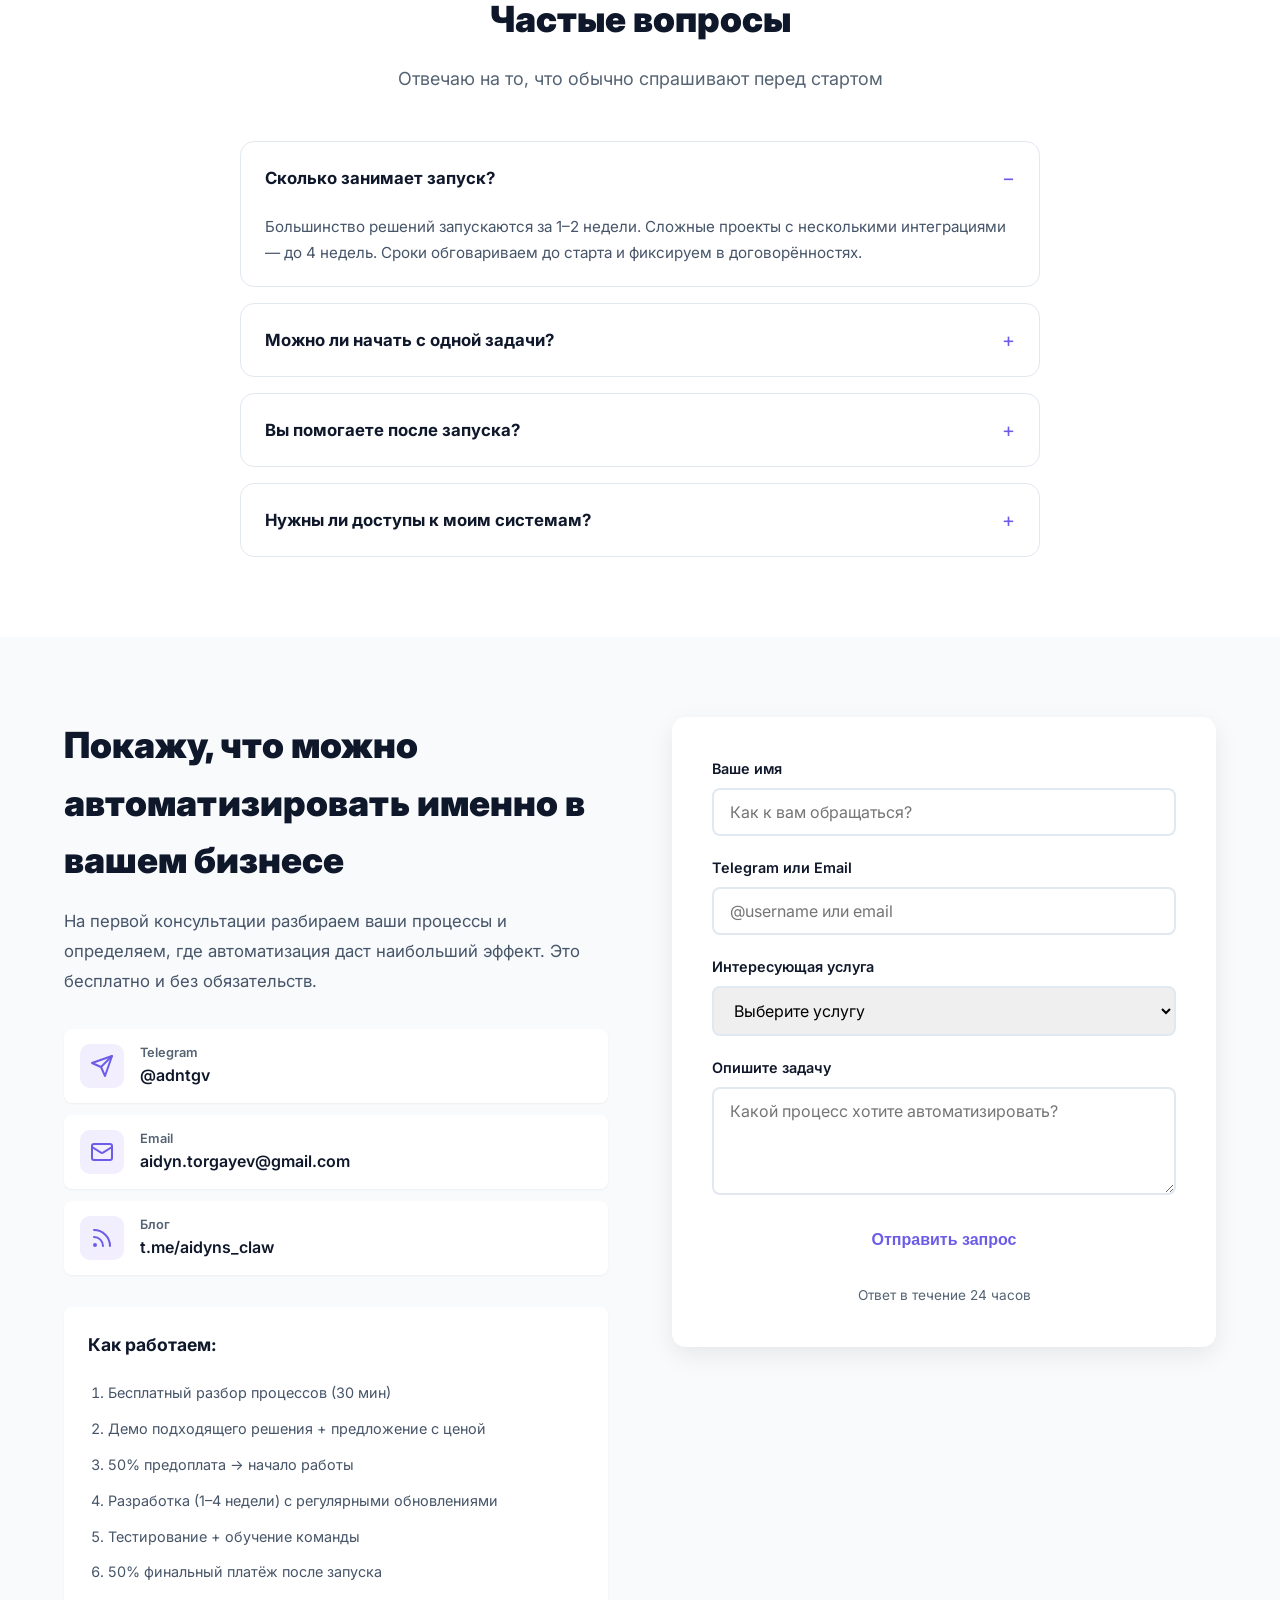
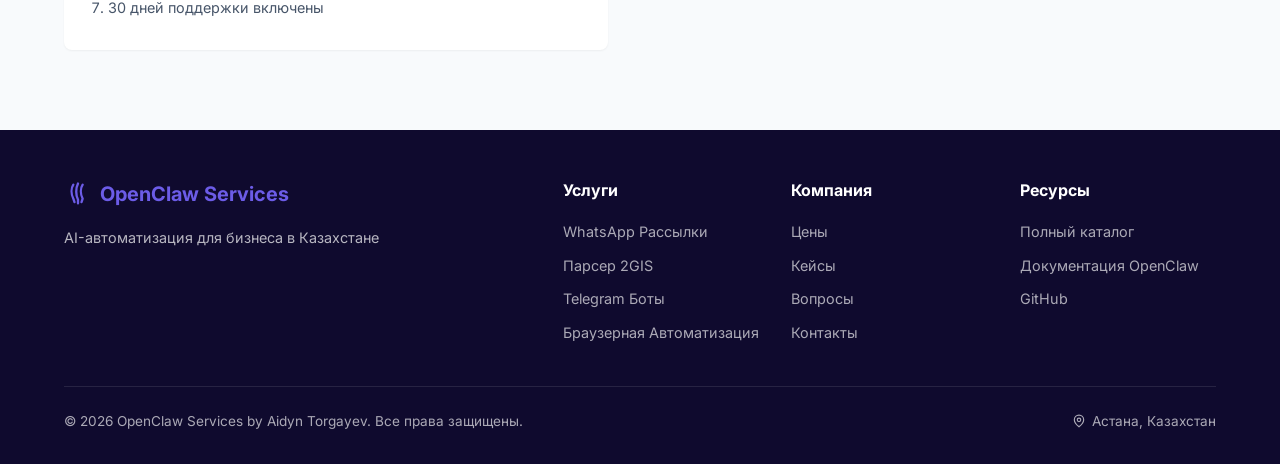
==== commit 58c55e68: "UX fixes: контраст кнопки, убрано hero изображение, убраны цены из услуг, улучшен контраст кейсов" ====
--- a/index.html
+++ b/index.html
@@ -65,40 +65,30 @@
             <div class="hero-content">
                 <div class="hero-text">
                     <h1 class="hero-title">
-                        Автоматизируем продажи,<br>
-                        лидогенерацию и рутину<br>
-                        с <span class="gradient-text">AI</span>
+                        Автоматизируем продажи и рутину с <span class="gradient-text">AI</span>
                     </h1>
                     <p class="hero-subtitle">
-                        Внедряю конкретные процессы, а не абстрактный "AI".
-                        Ваша команда получает работающий инструмент,
-                        который экономит часы каждый день.
+                        Настраиваю конкретные процессы: сбор лидов из 2GIS, WhatsApp-рассылки, 
+                        Telegram-боты. Ваша команда получает работающий инструмент за 1-2 недели.
                     </p>
                     <div class="hero-cta">
                         <a href="#contact" class="button button-primary">Получить консультацию</a>
                         <a href="#cases" class="button button-secondary">Посмотреть кейсы</a>
                     </div>
-                    <p class="hero-guarantee">
-                        <svg width="16" height="16" viewBox="0 0 24 24" fill="none" stroke="currentColor" stroke-width="2.5" stroke-linecap="round" stroke-linejoin="round" aria-hidden="true"><path d="M12 22s8-4 8-10V5l-8-3-8 3v7c0 6 8 10 8 10z"/><path d="m9 12 2 2 4-4"/></svg>
-                        Гарантия результата — возврат 50% при отсутствии эффекта
-                    </p>
                     <div class="hero-stats">
                         <div class="stat">
                             <div class="stat-number">от 1 нед.</div>
                             <div class="stat-label">Запуск</div>
                         </div>
                         <div class="stat">
-                            <div class="stat-number">100%</div>
-                            <div class="stat-label">Прозрачные цены</div>
+                            <div class="stat-number">50%</div>
+                            <div class="stat-label">Возврат при неудаче</div>
                         </div>
                         <div class="stat">
                             <div class="stat-number">30 дней</div>
-                            <div class="stat-label">Поддержка после запуска</div>
-                        </div>
-                    </div>
-                </div>
-                <div class="hero-image">
-                    <img src="./images/hero.jpg" alt="AI Automation Illustration" width="1024" height="1024" fetchpriority="high">
+                            <div class="stat-label">Поддержка бесплатно</div>
+                        </div>
+                    </div>
                 </div>
             </div>
         </div>
@@ -131,7 +121,6 @@
                         <li>Интеграция с CRM и таблицами</li>
                         <li>Персонализация по шаблонам</li>
                     </ul>
-                    <div class="service-price">От 200,000₸</div>
                 </div>
 
                 <!-- Service 2 -->
@@ -151,7 +140,6 @@
                         <li>Экспорт в CSV/Excel</li>
                         <li>Подготовка к рассылке или обзвону</li>
                     </ul>
-                    <div class="service-price">120,000₸ или 45₸/лид</div>
                 </div>
 
                 <!-- Service 3 -->
@@ -170,7 +158,6 @@
                         <li>Интеграция с вашими системами</li>
                         <li>Интерактивное меню и команды</li>
                     </ul>
-                    <div class="service-price">От 100,000₸</div>
                 </div>
 
                 <!-- Service 4 -->
@@ -189,7 +176,6 @@
                         <li>Сбор данных с веб-сервисов</li>
                         <li>Интеграция результатов в ваши системы</li>
                     </ul>
-                    <div class="service-price">От 150,000₸</div>
                 </div>
 
                 <!-- Service 5 -->
@@ -208,7 +194,6 @@
                         <li>Настройка под ваши процессы</li>
                         <li>30 дней поддержки после запуска</li>
                     </ul>
-                    <div class="service-price">150,000₸</div>
                 </div>
 
                 <!-- Service 6 -->
@@ -227,7 +212,6 @@
                         <li>Создание изображений к постам</li>
                         <li>SEO-тексты для сайта</li>
                     </ul>
-                    <div class="service-price">От 100,000₸</div>
                 </div>
             </div>
         </div>
--- a/styles.css
+++ b/styles.css
@@ -155,10 +155,14 @@
 
 .hero-content {
     position: relative;
-    display: grid;
-    grid-template-columns: 1fr 1fr;
-    gap: 4rem;
-    align-items: center;
+    display: flex;
+    justify-content: center;
+    align-items: center;
+}
+
+.hero-text {
+    max-width: 800px;
+    text-align: center;
 }
 
 .hero-title {
@@ -185,8 +189,9 @@
 .hero-cta {
     display: flex;
     gap: 1rem;
-    margin-bottom: 1rem;
+    margin-bottom: 2rem;
     flex-wrap: wrap;
+    justify-content: center;
 }
 
 .hero-cta .button-primary {
@@ -223,6 +228,7 @@
     border-top: 1px solid rgba(255, 255, 255, 0.15);
     padding-top: 2rem;
     flex-wrap: wrap;
+    justify-content: center;
 }
 
 .stat {
@@ -242,7 +248,7 @@
 }
 
 .hero-image {
-    position: relative;
+    display: none;
 }
 
 .hero-image::before {
@@ -315,18 +321,20 @@
 }
 
 .cta-button {
-    background: linear-gradient(135deg, var(--primary) 0%, var(--secondary) 100%);
-    color: white;
+    background: white;
+    color: var(--primary);
     padding: 0.75rem 1.5rem;
     border-radius: 2rem;
     font-weight: 600;
     font-size: 0.9rem;
     text-decoration: none;
+    border: 2px solid white;
 }
 
 .cta-button:hover {
     transform: translateY(-2px);
-    box-shadow: var(--shadow-md);
+    box-shadow: var(--shadow-lg);
+    background: rgba(255, 255, 255, 0.95);
 }
 
 /* Section Styles */
@@ -693,7 +701,7 @@
     content: '';
     position: absolute;
     inset: 0;
-    background: linear-gradient(to top, rgba(0, 0, 0, 0.88) 0%, rgba(0, 0, 0, 0.15) 60%, transparent 100%);
+    background: linear-gradient(to top, rgba(0, 0, 0, 0.95) 0%, rgba(0, 0, 0, 0.75) 50%, rgba(0, 0, 0, 0.4) 100%);
 }
 
 .case-content {
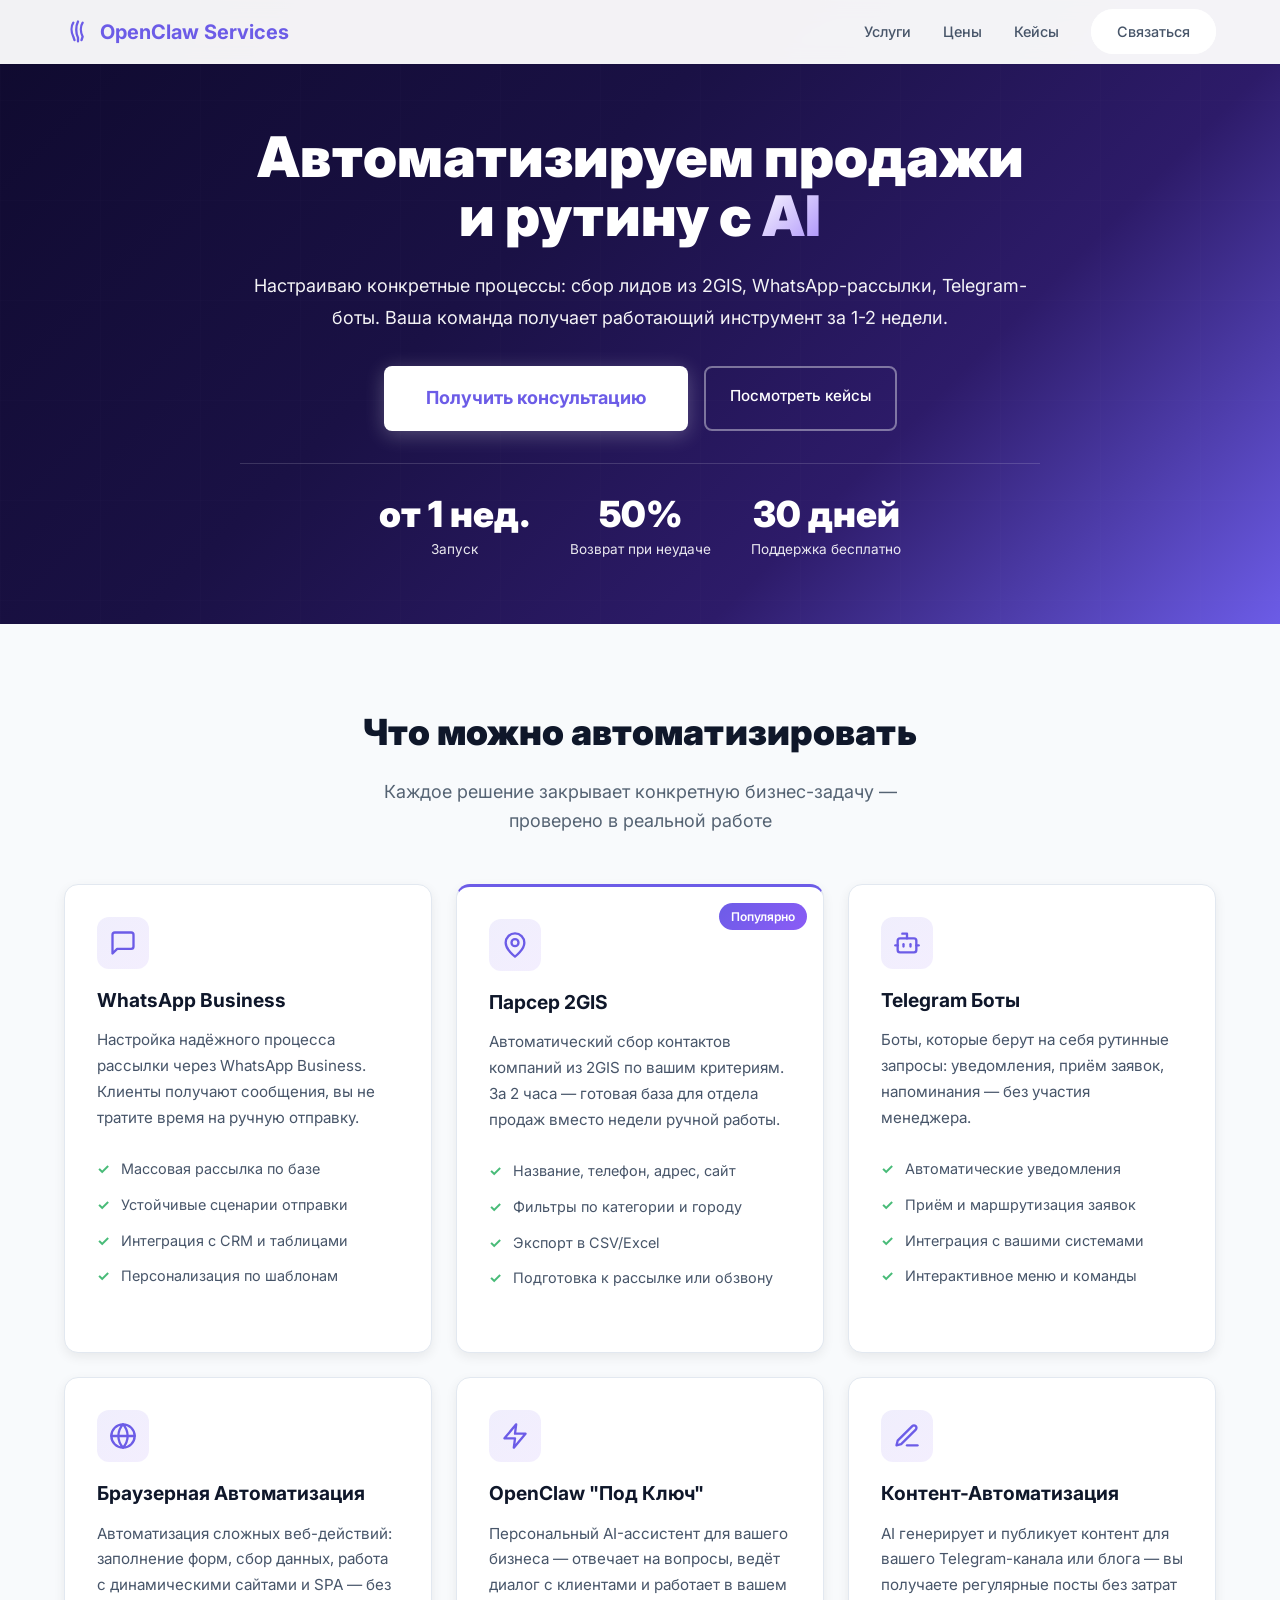
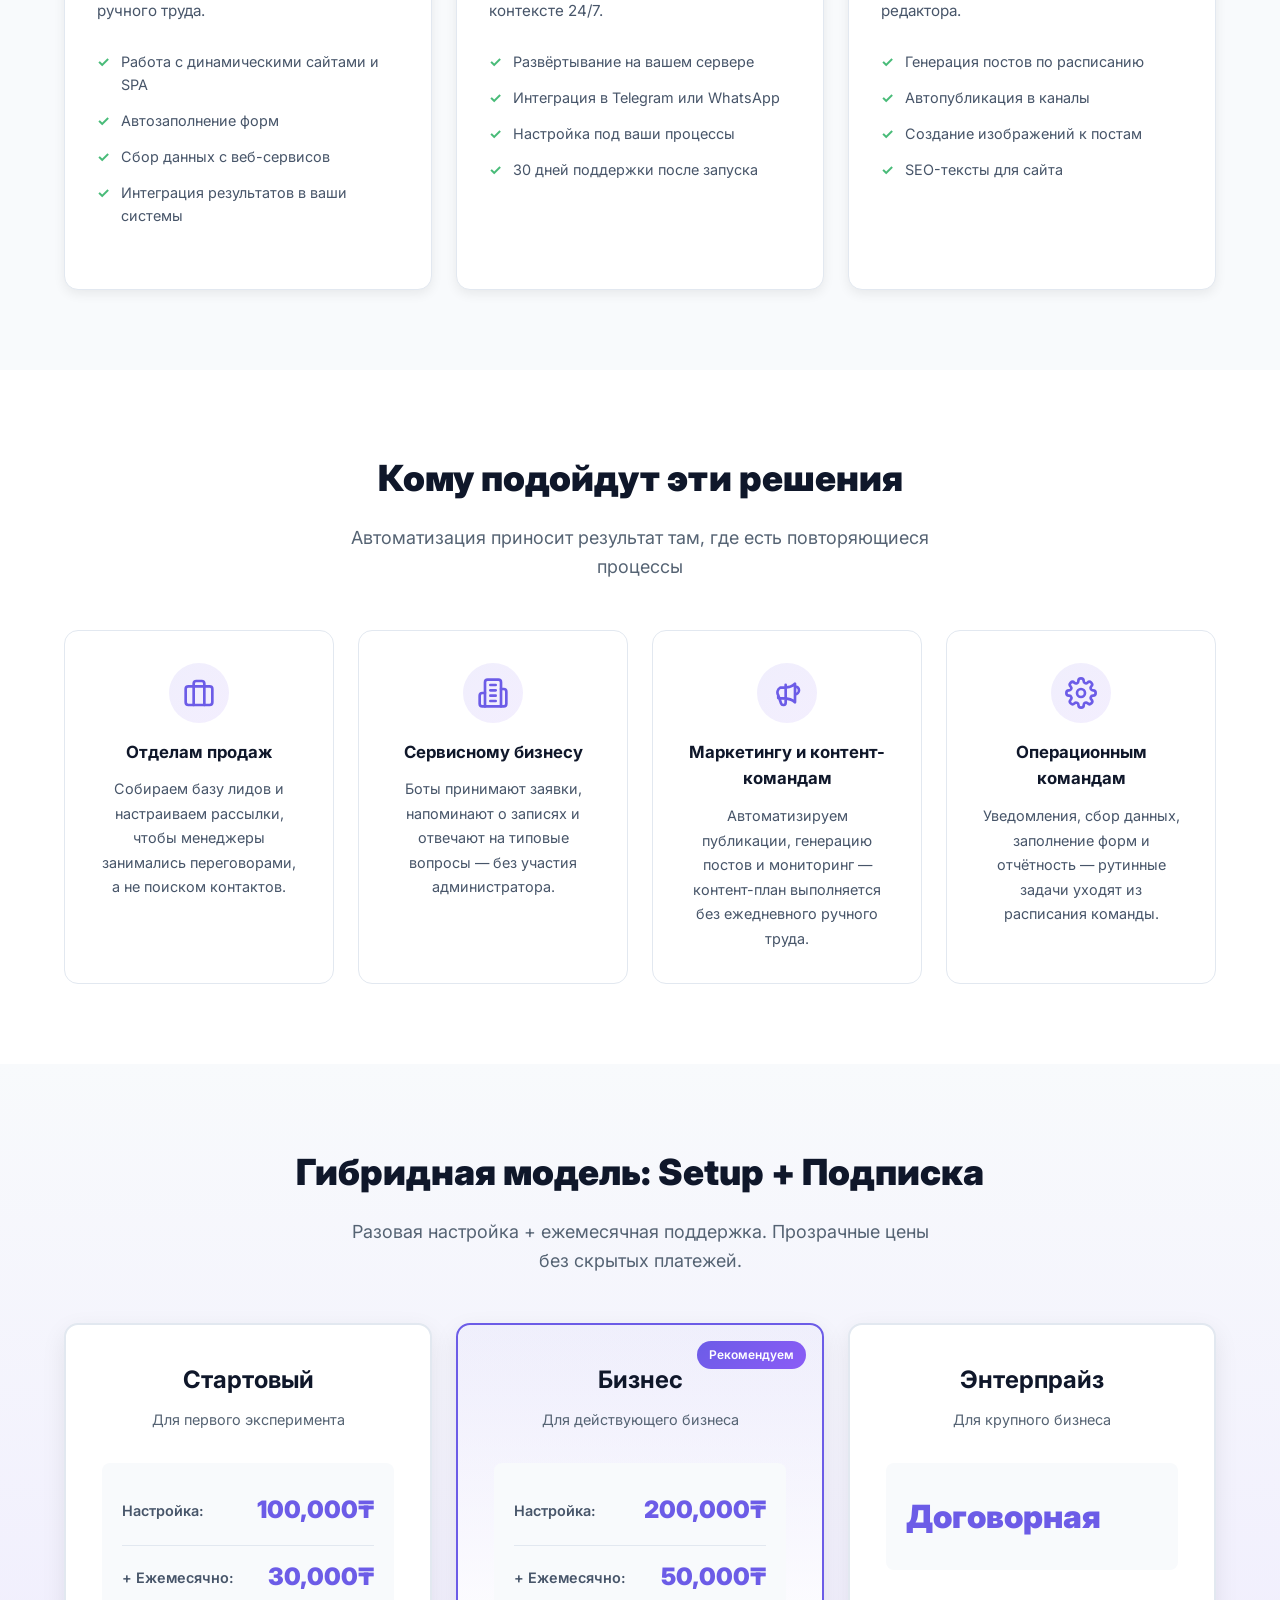
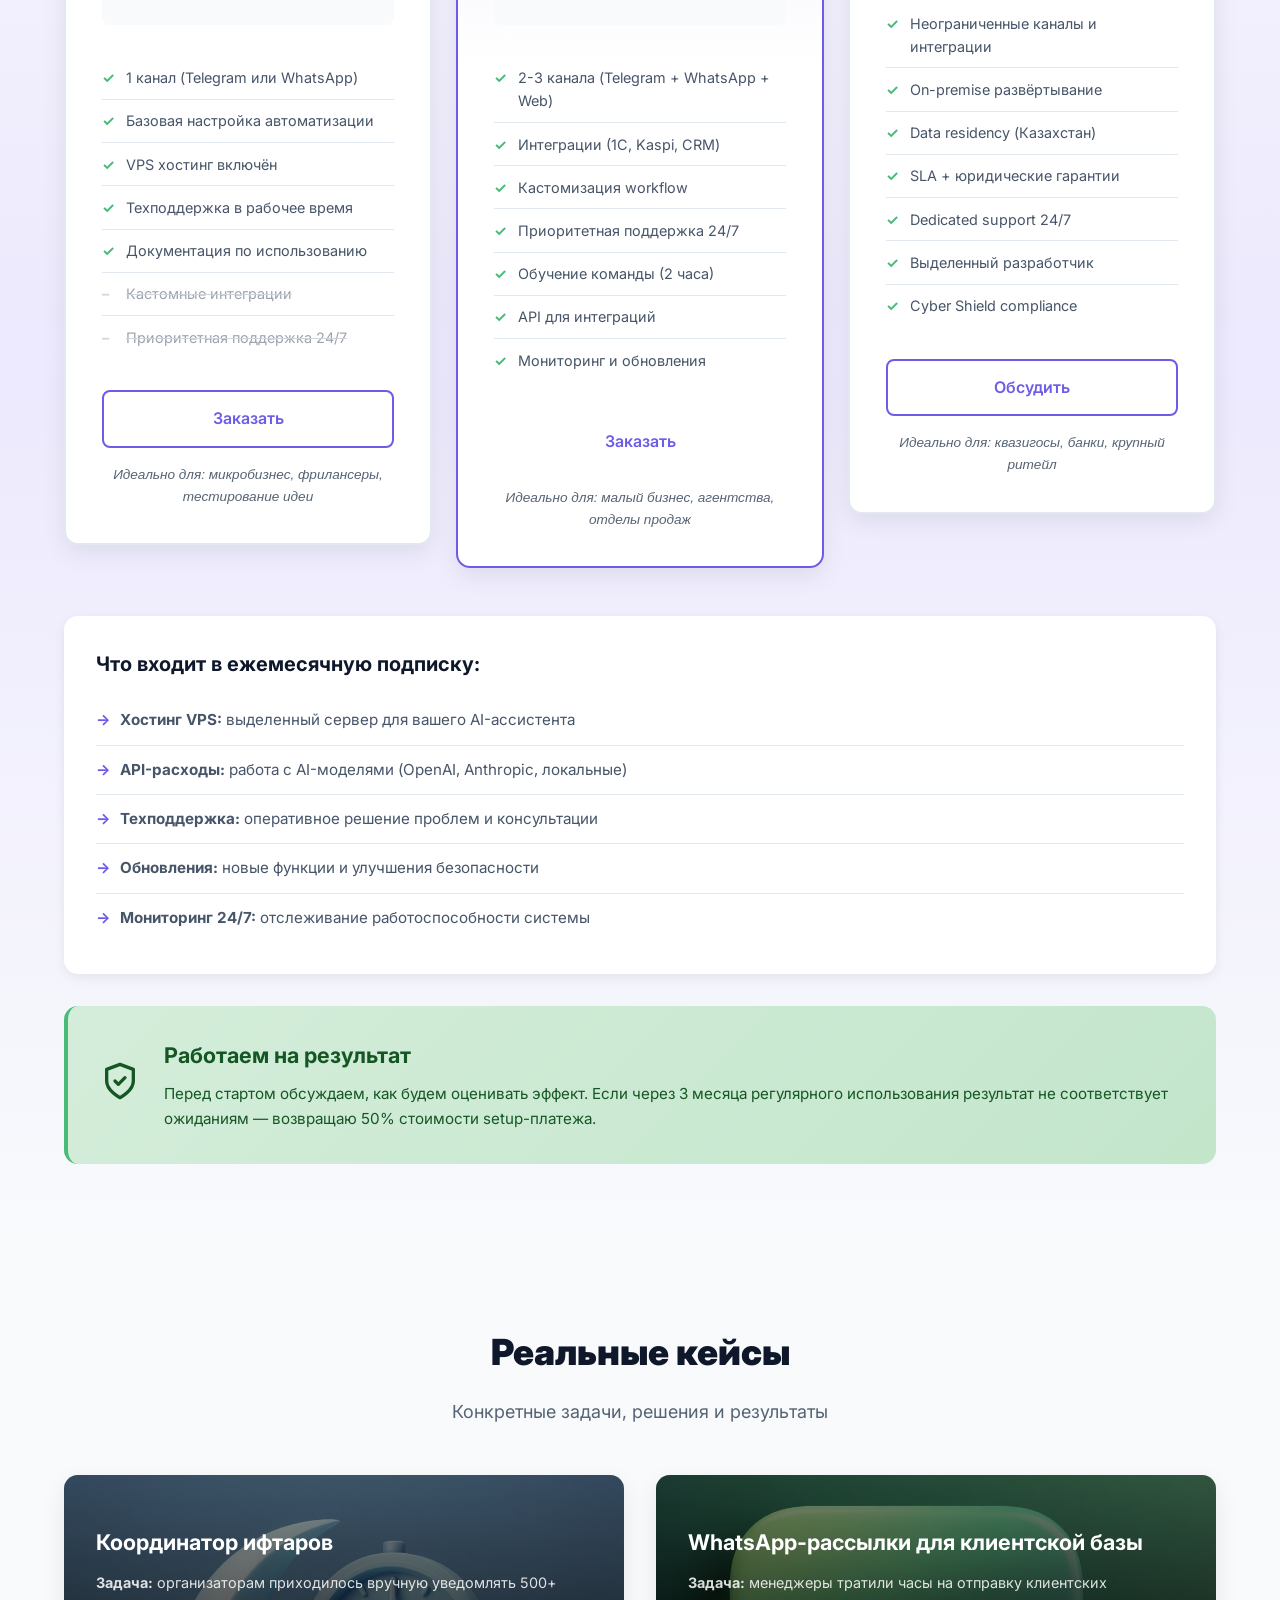
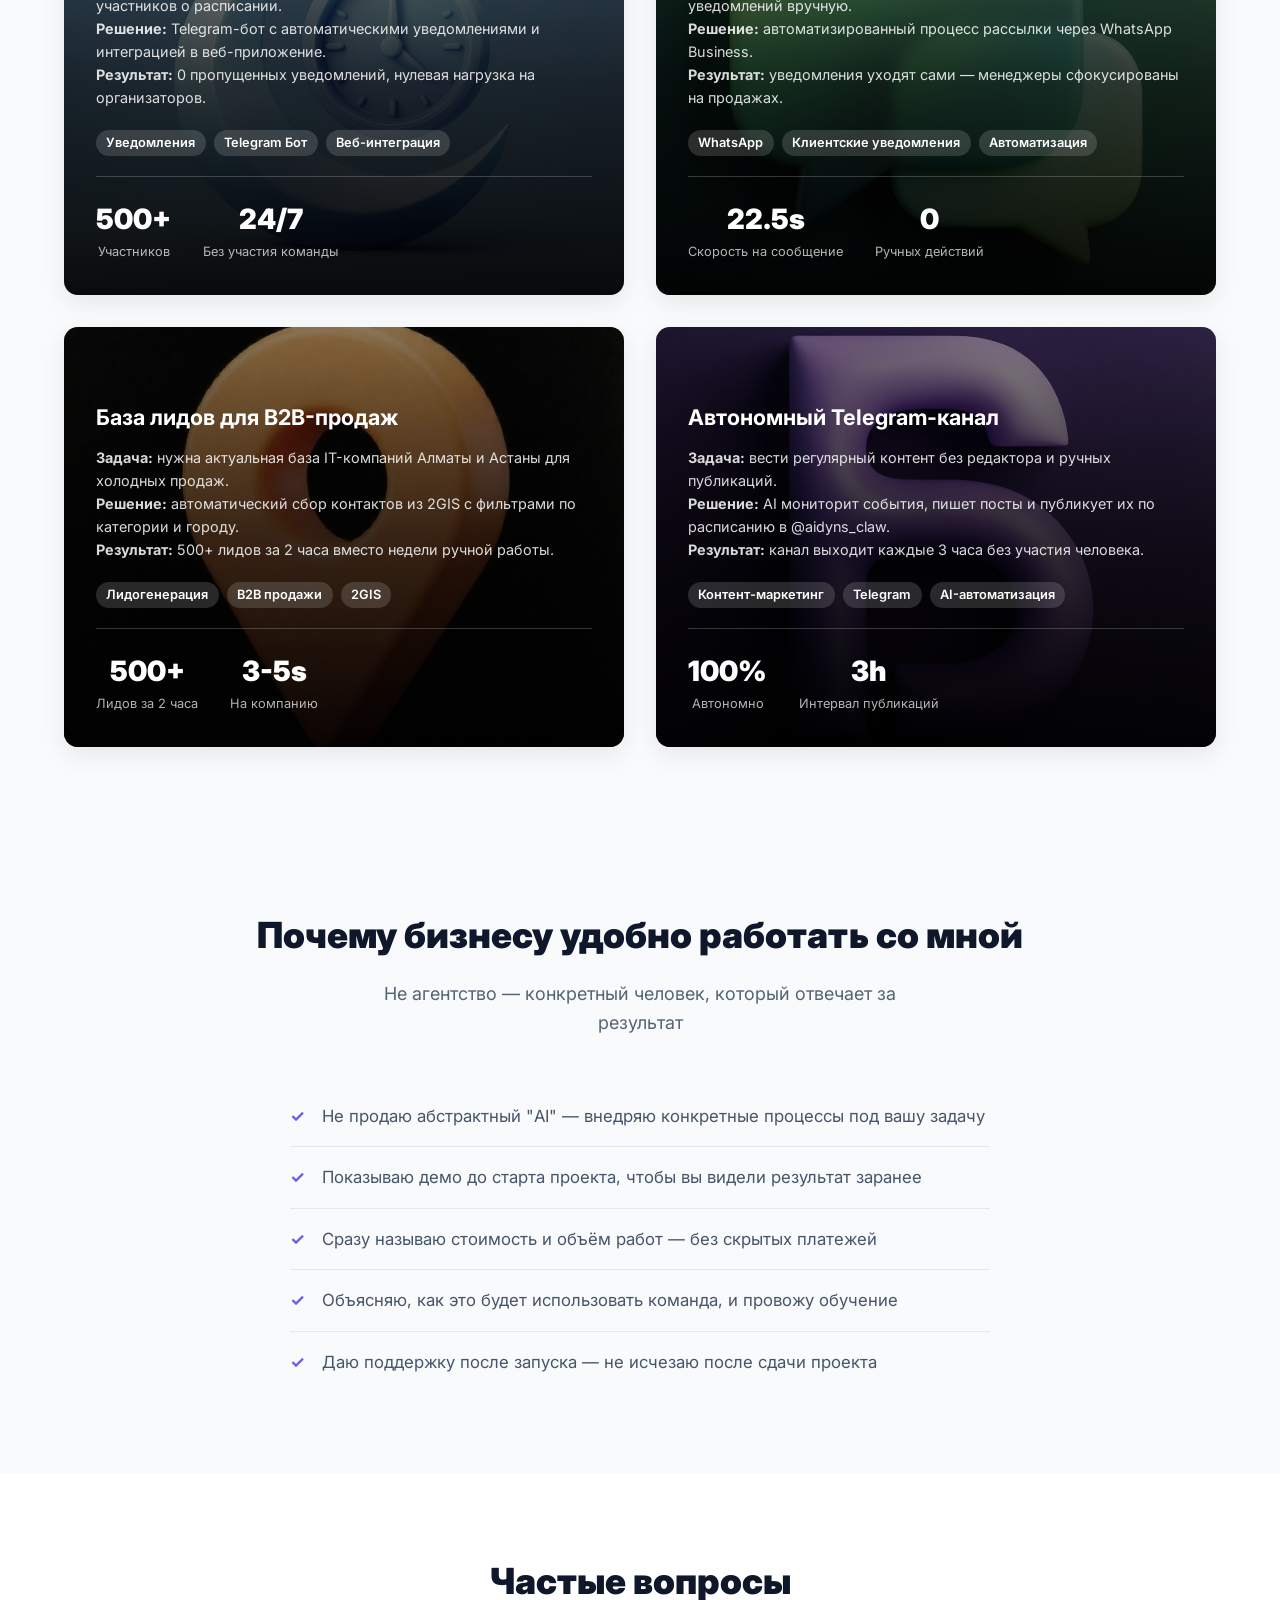
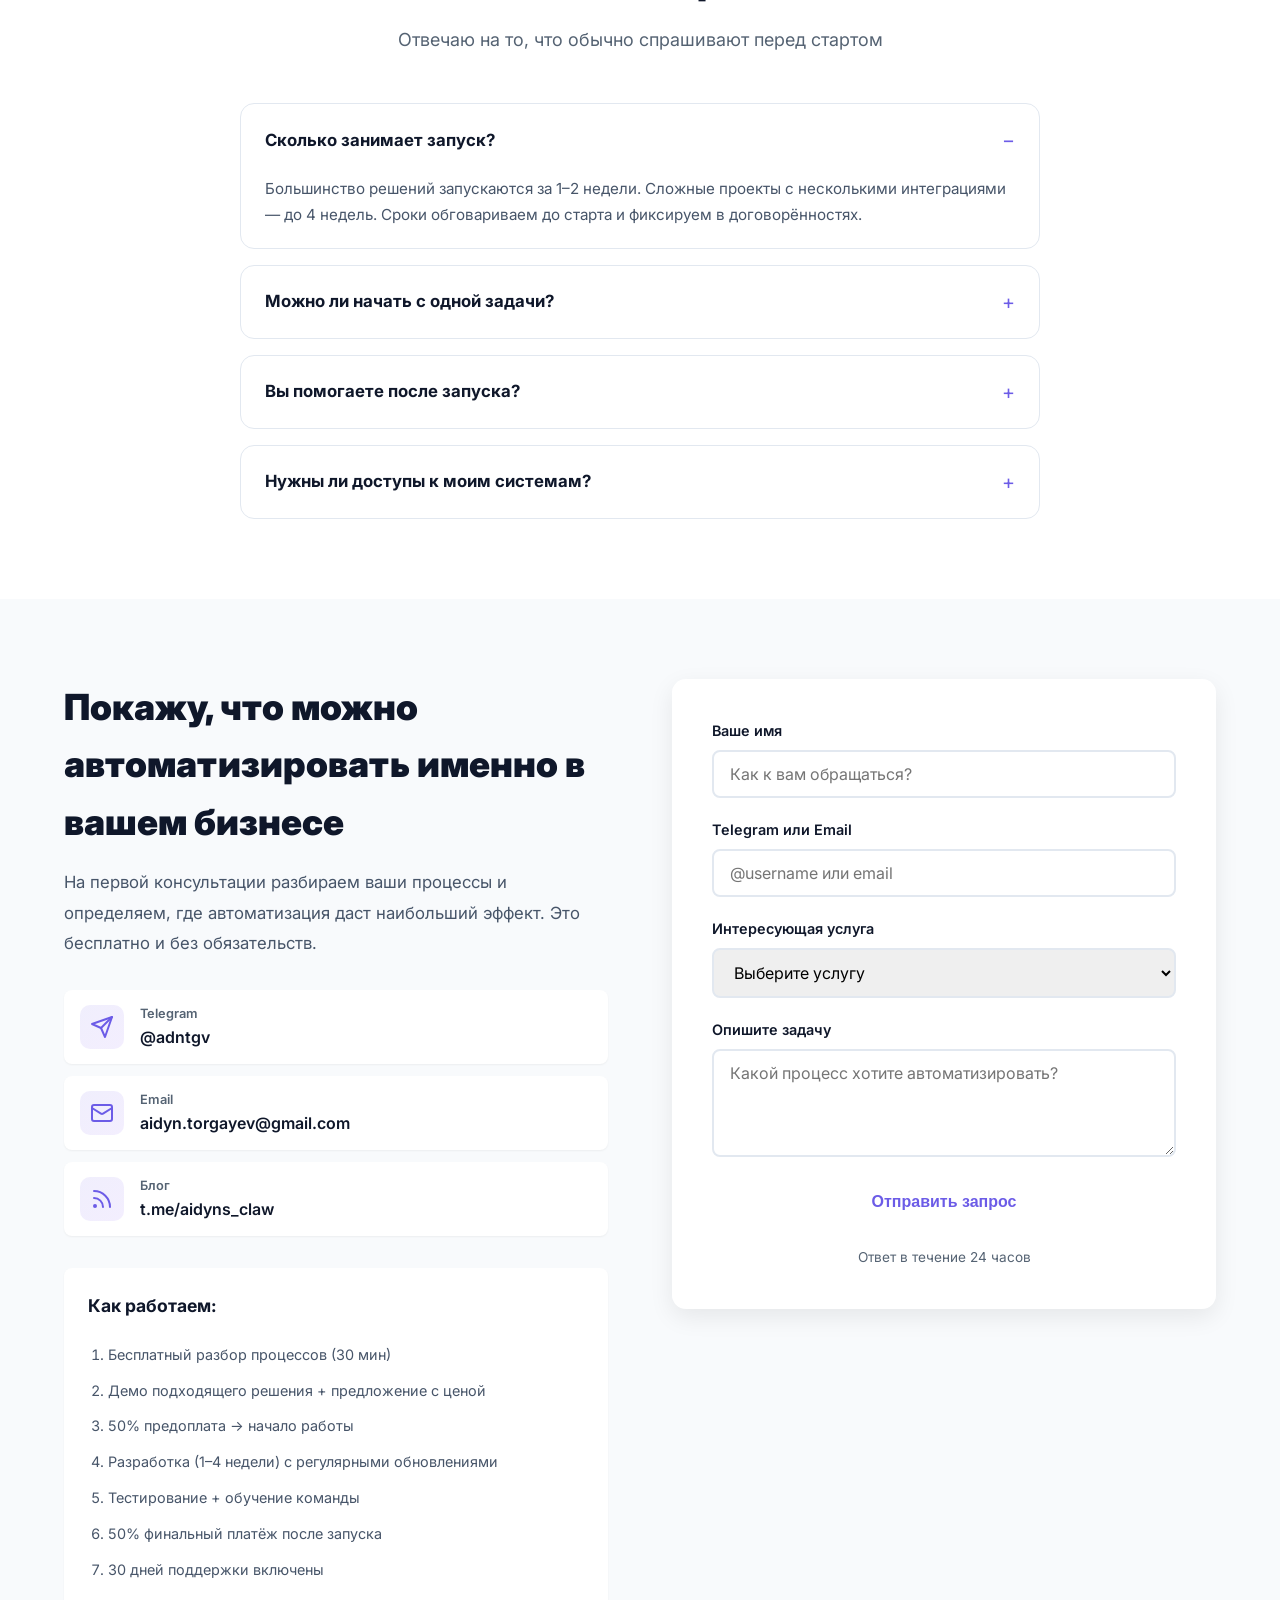
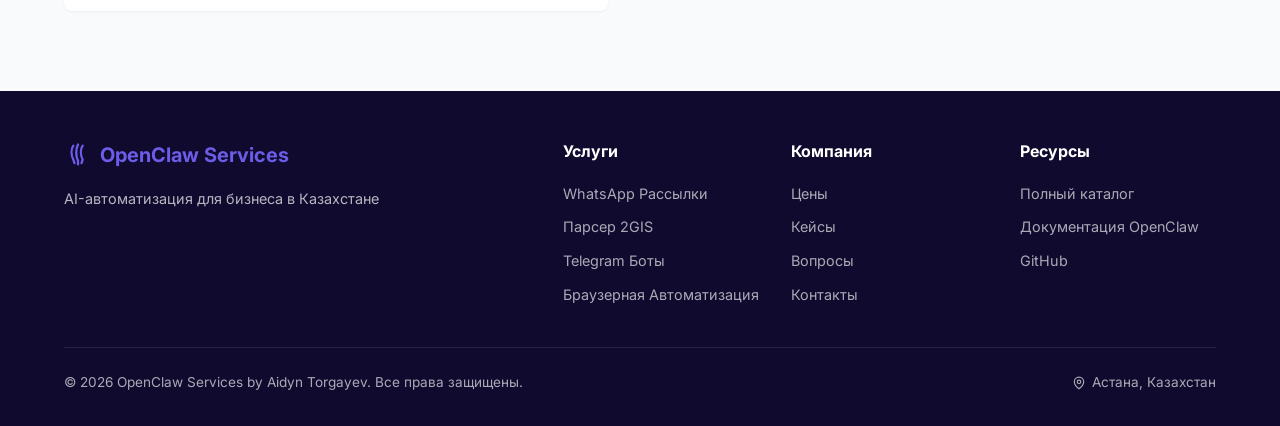
==== commit efa3de47: "Fix: Enterprise цена → Договорная, кнопки выровнены по низу в pricing" ====
--- a/index.html
+++ b/index.html
@@ -353,12 +353,7 @@
                     </div>
                     <div class="pricing-price">
                         <div class="price-row">
-                            <span class="price-label">Настройка:</span>
-                            <span class="price-amount">от 300,000₸</span>
-                        </div>
-                        <div class="price-row monthly">
-                            <span class="price-label">+ Годовой договор:</span>
-                            <span class="price-amount">от 10M₸/год</span>
+                            <span class="price-amount" style="font-size: 2rem;">Договорная</span>
                         </div>
                     </div>
                     <ul class="pricing-features">
--- a/styles.css
+++ b/styles.css
@@ -482,6 +482,8 @@
     transition: all 0.3s ease;
     position: relative;
     min-width: 0;
+    display: flex;
+    flex-direction: column;
 }
 
 .pricing-card:hover {
@@ -626,6 +628,10 @@
 .pricing-features li.disabled::before {
     content: '–';
     color: #d1d5db;
+}
+
+.pricing-card > .button {
+    margin-top: auto;
 }
 
 .guarantee {
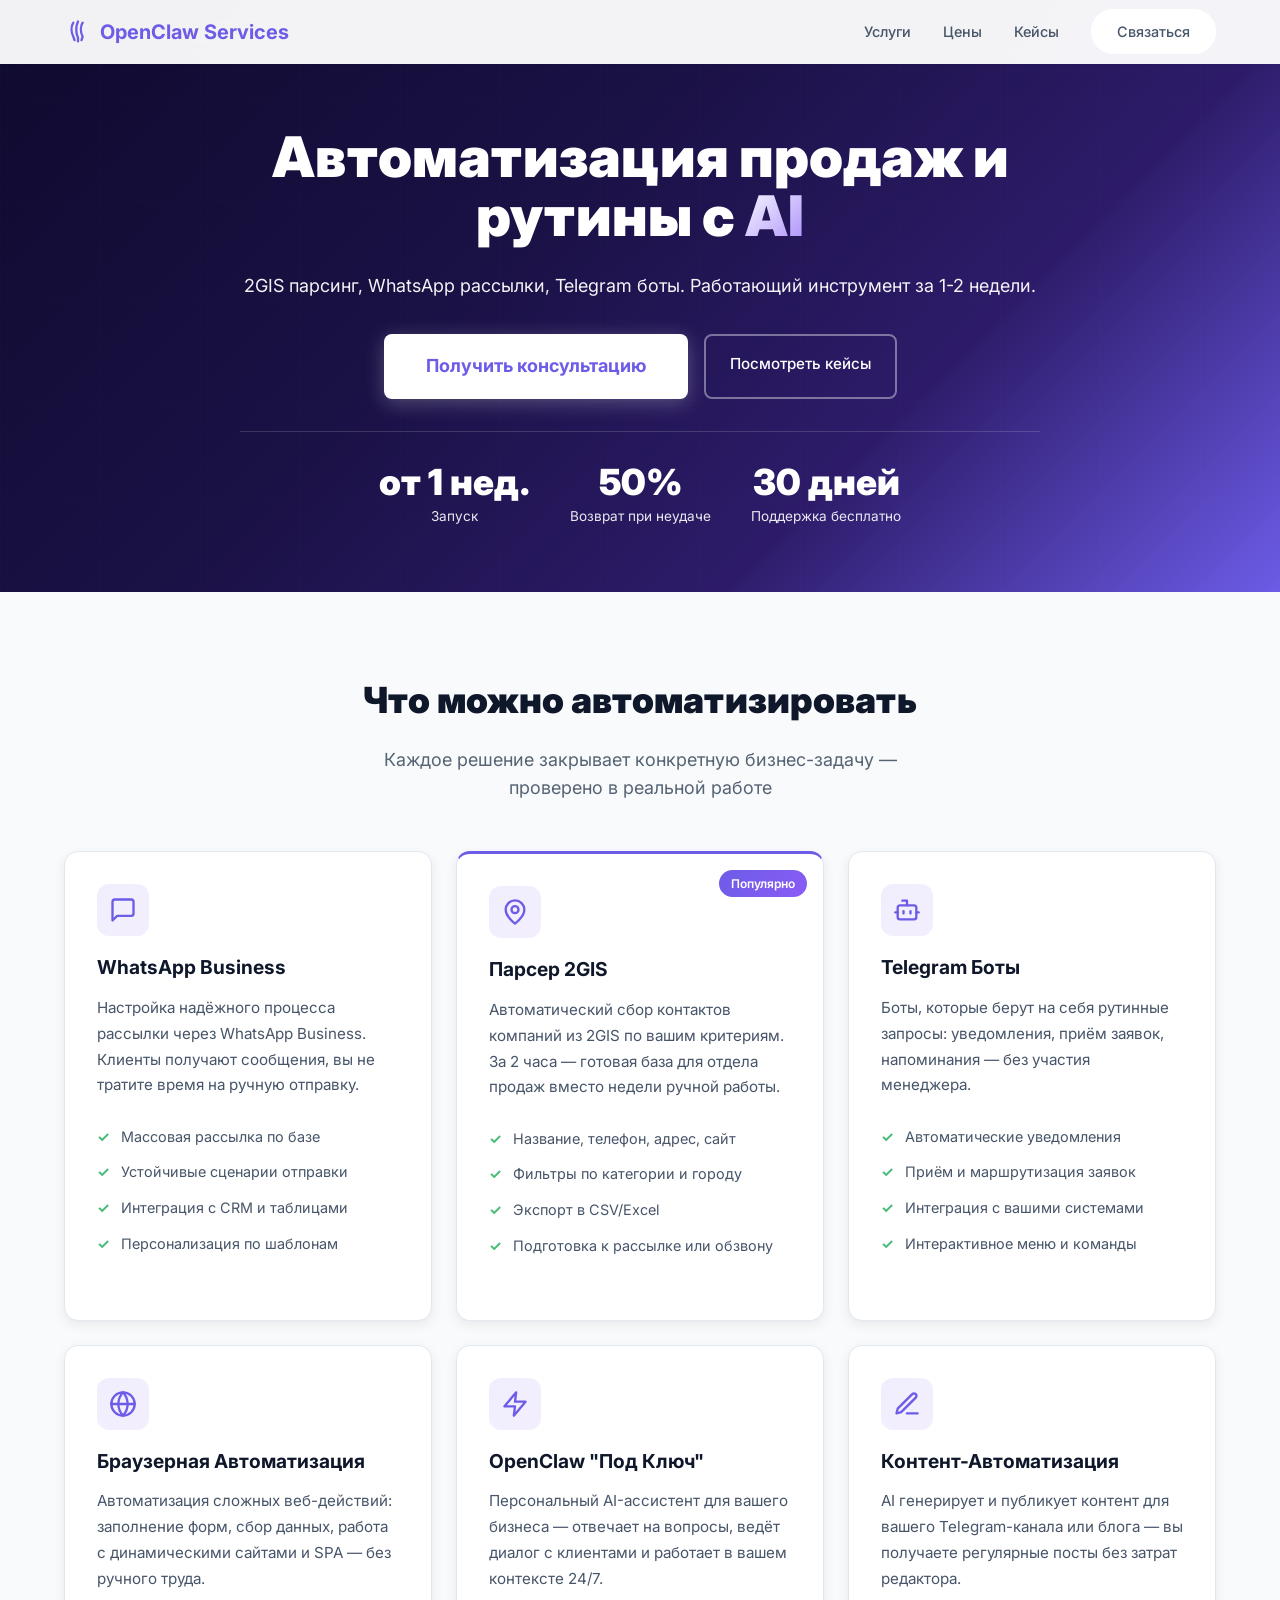
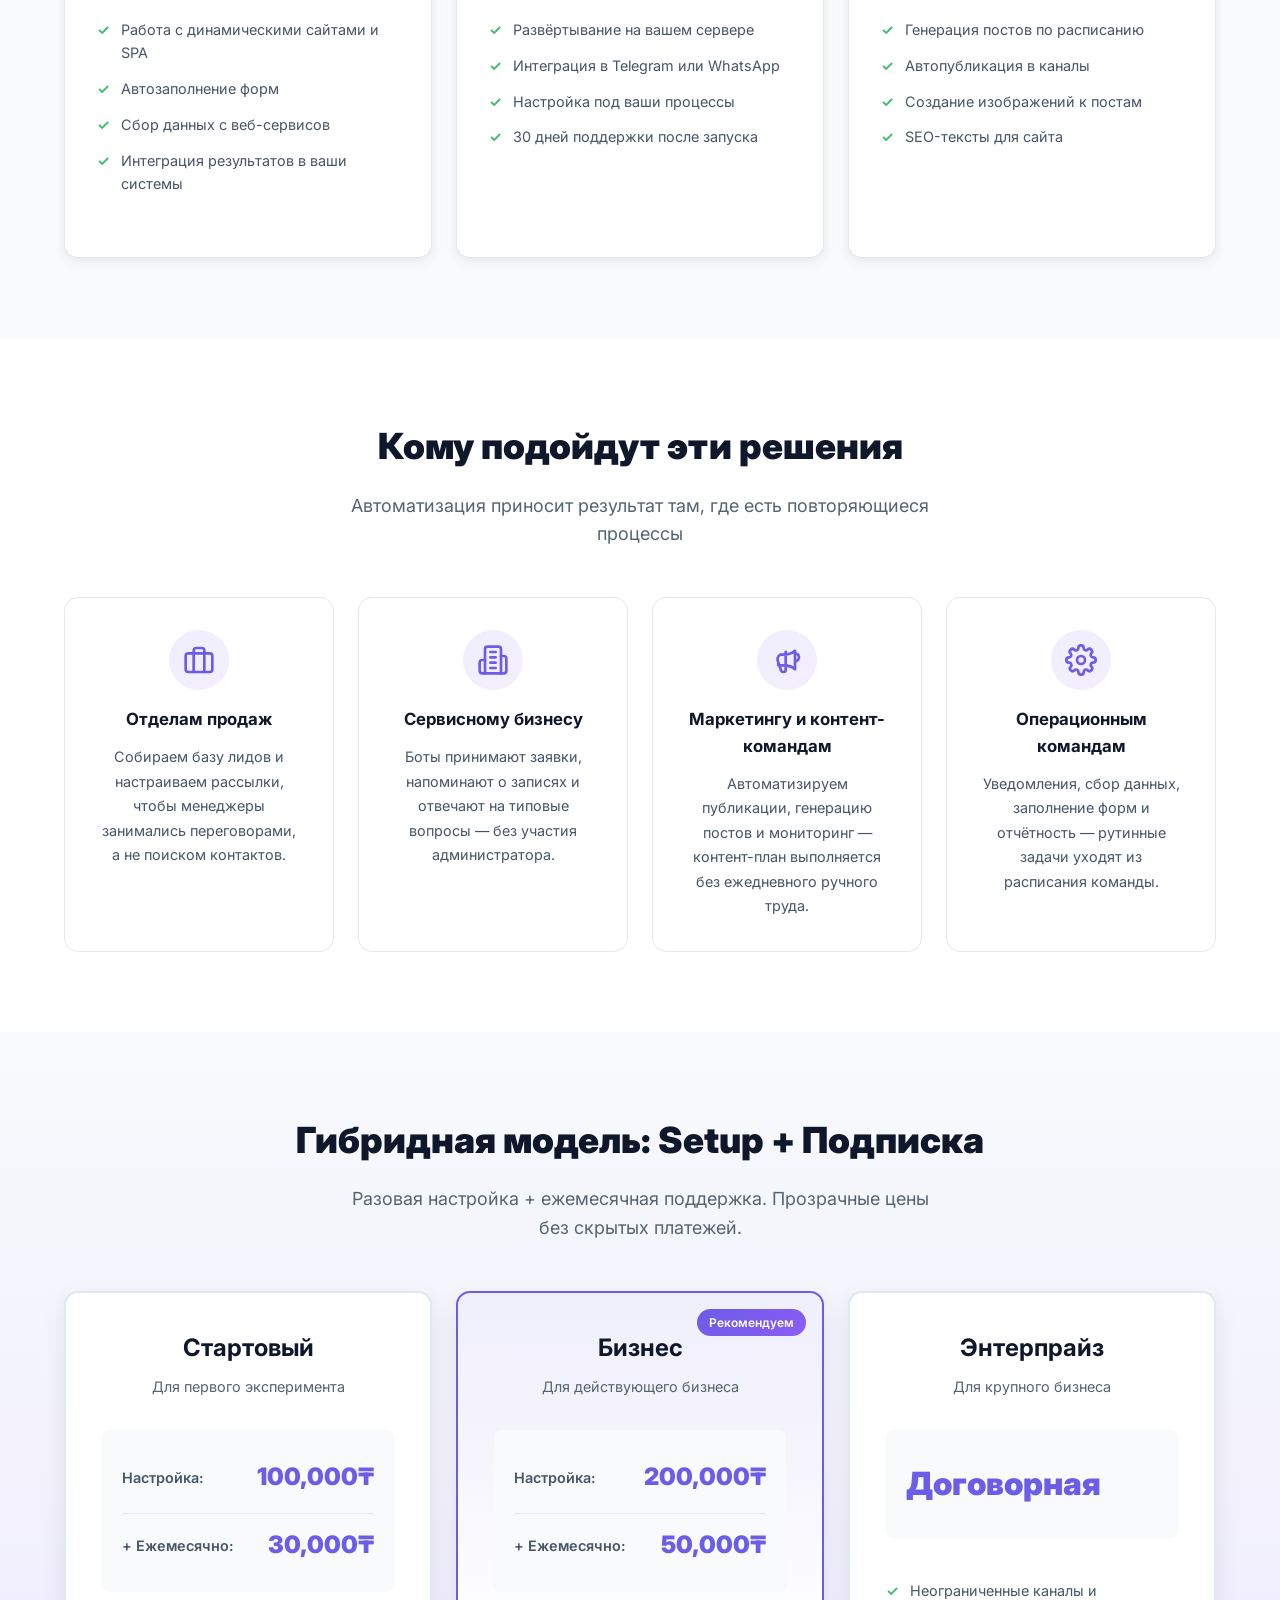
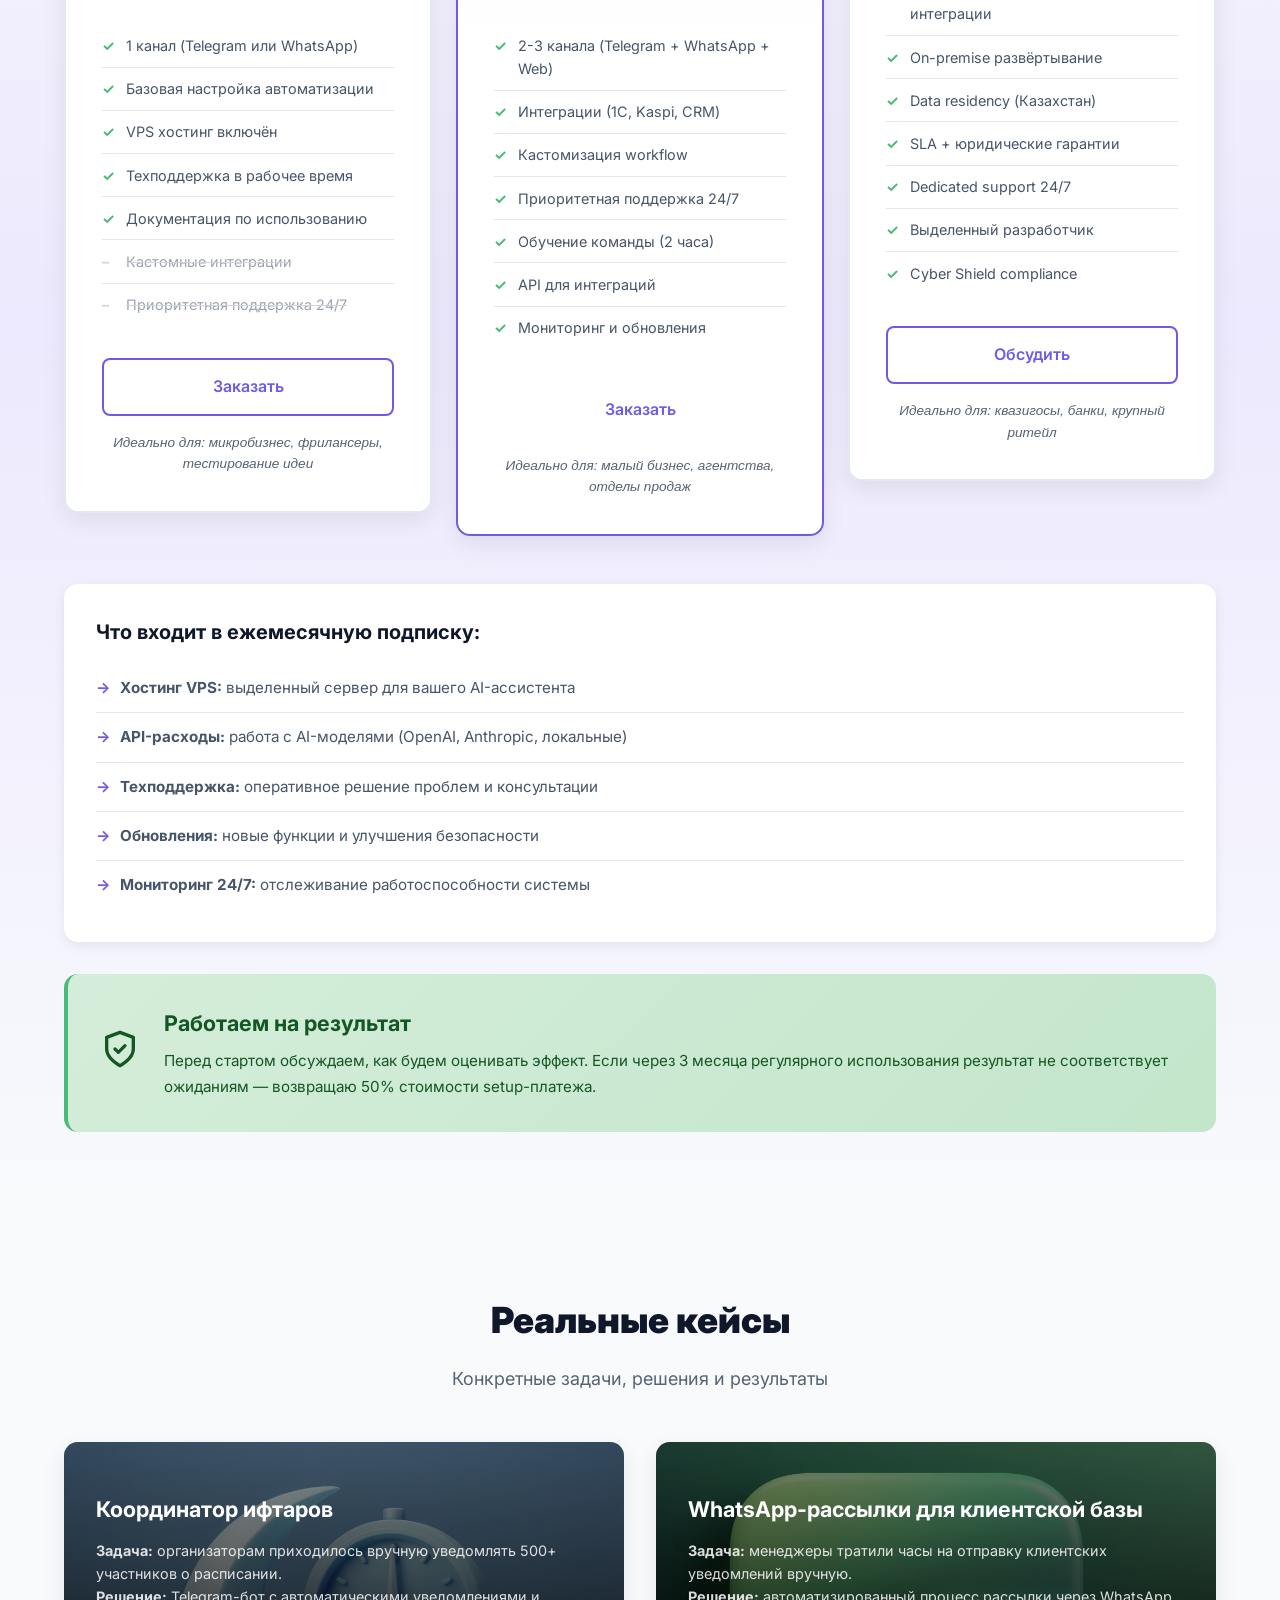
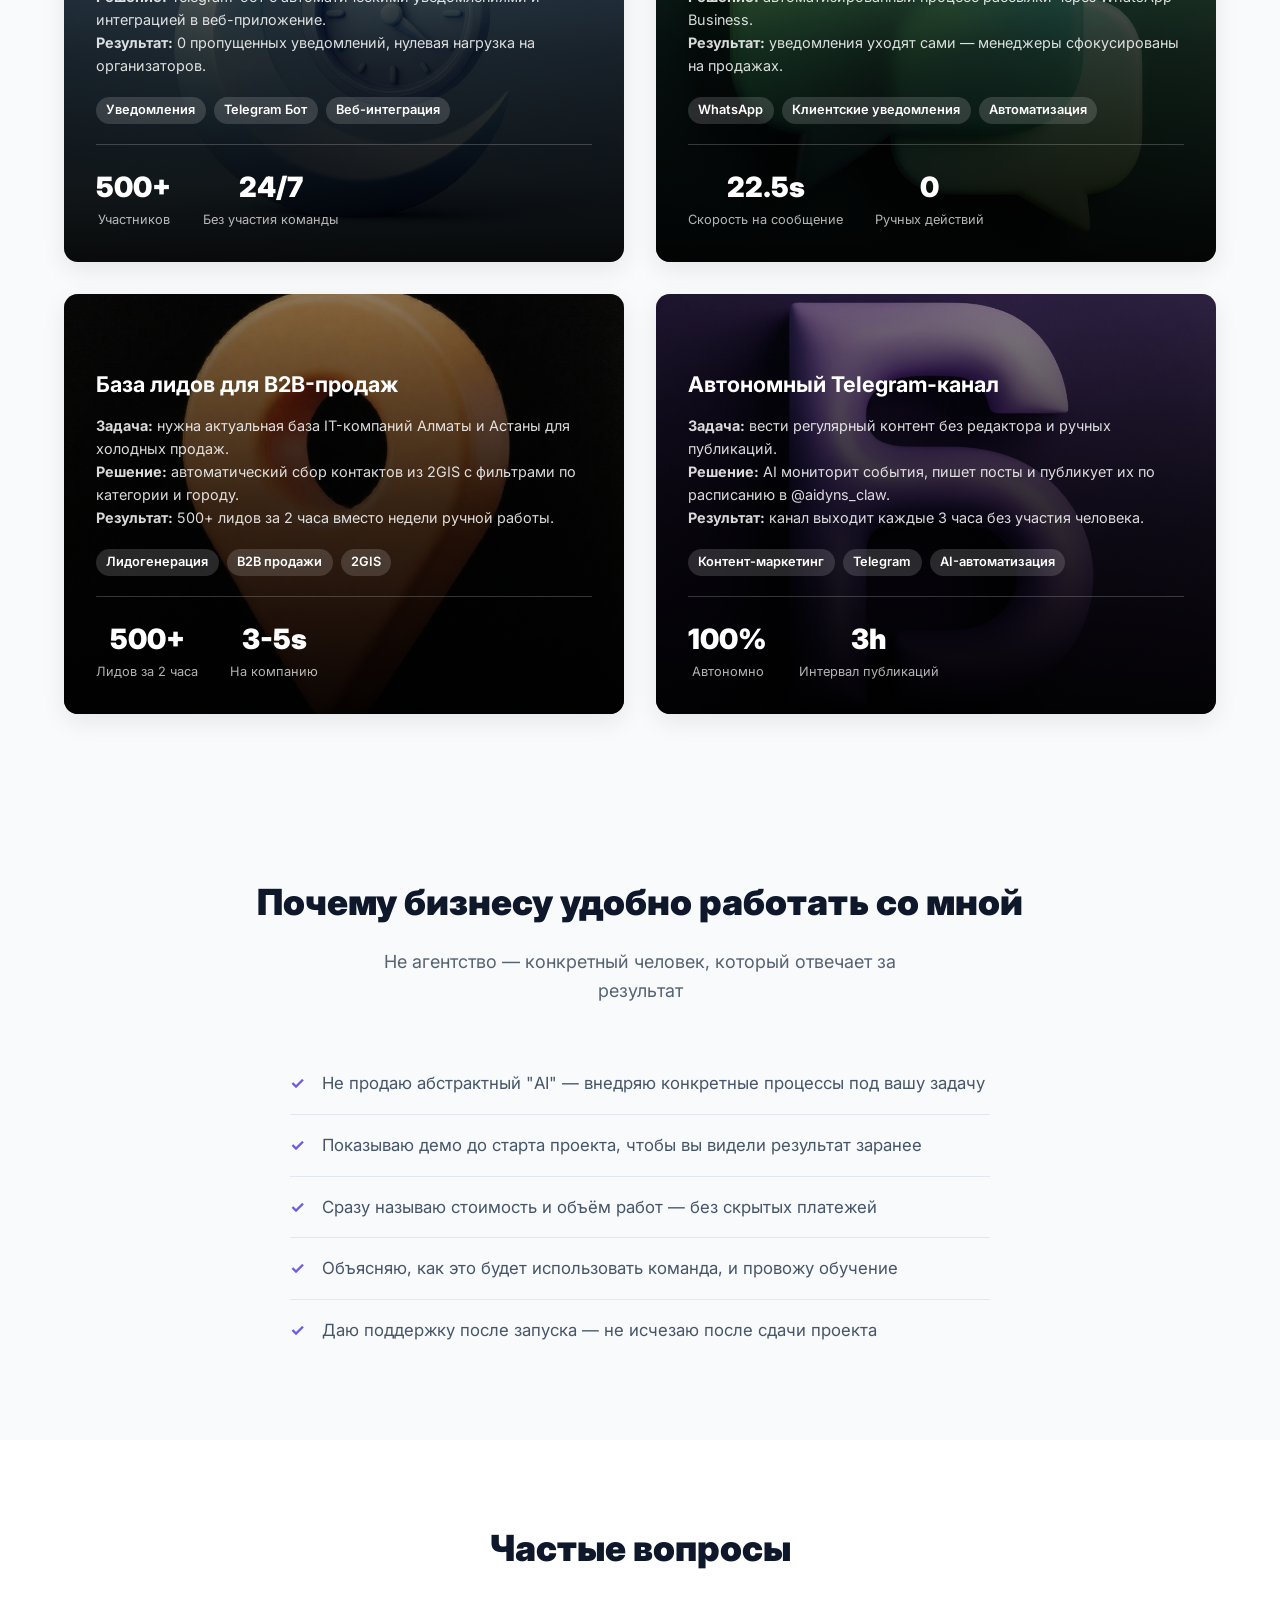
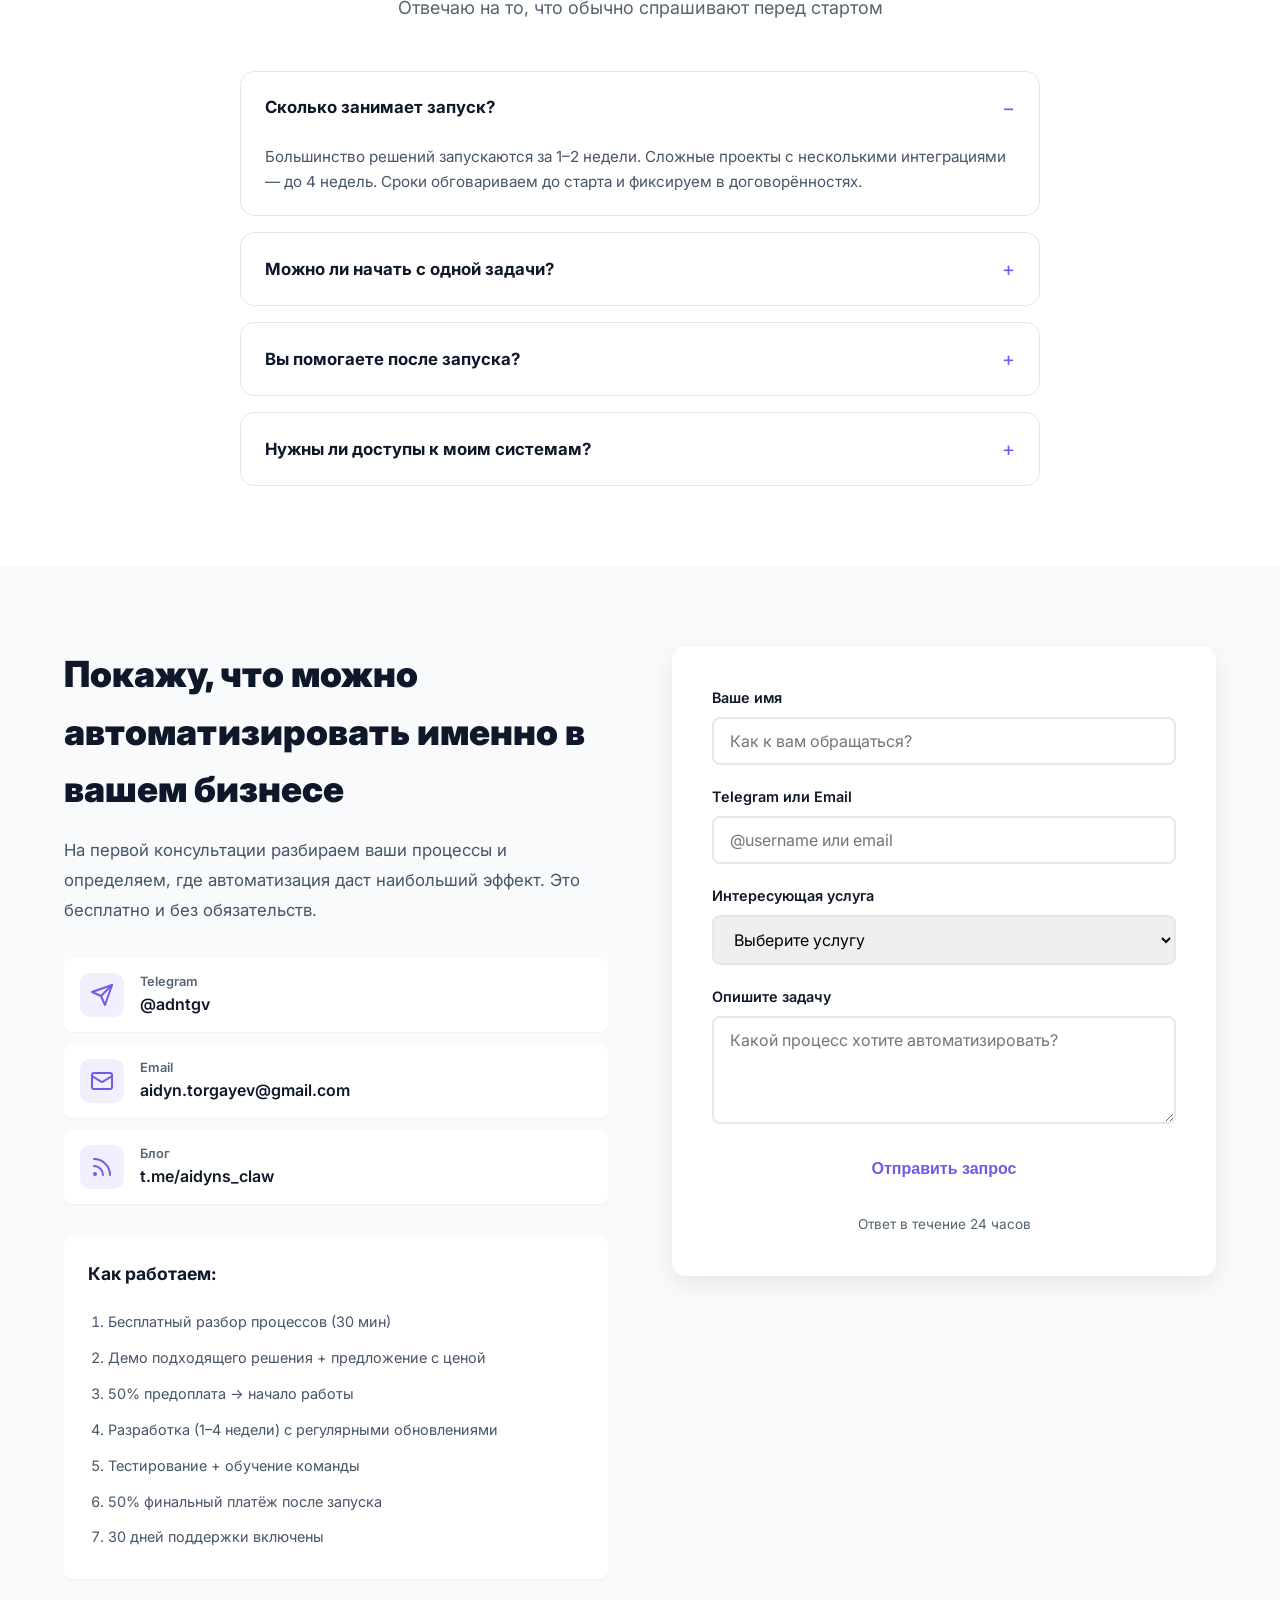
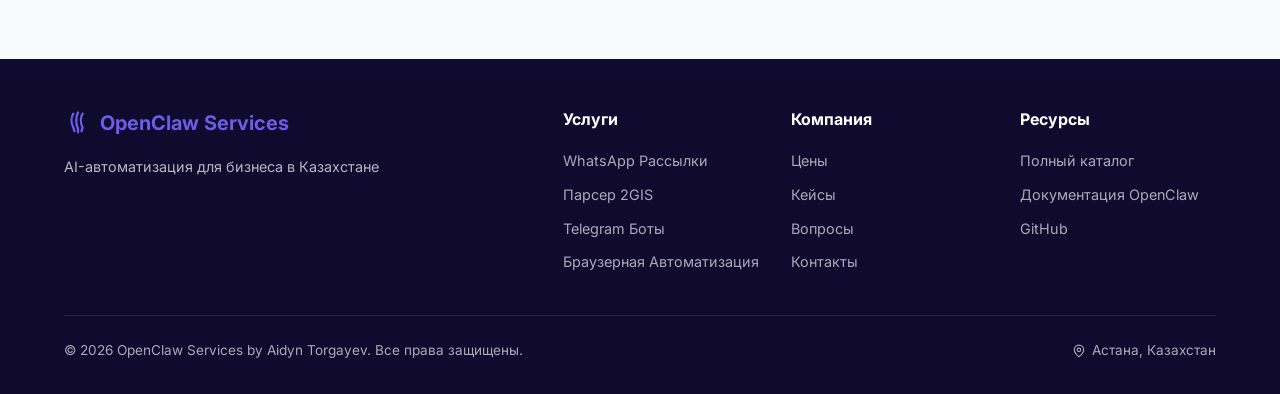
==== commit 060758b8: "Mobile hero: компактнее текст, статы 2x1 сеткой, меньше padding" ====
--- a/index.html
+++ b/index.html
@@ -65,11 +65,10 @@
             <div class="hero-content">
                 <div class="hero-text">
                     <h1 class="hero-title">
-                        Автоматизируем продажи и рутину с <span class="gradient-text">AI</span>
+                        Автоматизация продаж и рутины с <span class="gradient-text">AI</span>
                     </h1>
                     <p class="hero-subtitle">
-                        Настраиваю конкретные процессы: сбор лидов из 2GIS, WhatsApp-рассылки, 
-                        Telegram-боты. Ваша команда получает работающий инструмент за 1-2 недели.
+                        2GIS парсинг, WhatsApp рассылки, Telegram боты. Работающий инструмент за 1-2 недели.
                     </p>
                     <div class="hero-cta">
                         <a href="#contact" class="button button-primary">Получить консультацию</a>
--- a/styles.css
+++ b/styles.css
@@ -1281,6 +1281,9 @@
     .nav-links a.cta-button {
         margin-top: 0.5rem;
         text-align: center;
+        background: white !important;
+        color: var(--primary) !important;
+        border: 2px solid var(--primary) !important;
     }
 
     .mobile-menu-toggle {
@@ -1288,20 +1291,23 @@
     }
 
     .hero {
-        padding: 5.5rem 0 3rem;
+        padding: 5.5rem 0 2rem;
     }
 
     .hero-title {
-        font-size: 2rem;
+        font-size: 1.75rem;
         line-height: 1.1;
+        margin-bottom: 1rem;
     }
 
     .hero-subtitle {
-        font-size: 1rem;
+        font-size: 0.95rem;
+        margin-bottom: 1.5rem;
     }
 
     .hero-cta {
         flex-direction: column;
+        margin-bottom: 1.5rem;
     }
 
     .hero-cta .button,
@@ -1309,15 +1315,27 @@
     .hero-cta .button-secondary {
         width: 100%;
         text-align: center;
+        padding: 0.875rem 1.5rem;
+        font-size: 1rem;
     }
 
     .hero-stats {
-        gap: 1.5rem;
-        padding-top: 1.5rem;
+        display: grid;
+        grid-template-columns: 1fr 1fr;
+        gap: 1rem;
+        padding-top: 1rem;
+    }
+    
+    .hero-stats .stat:last-child {
+        grid-column: 1 / -1;
     }
 
     .stat-number {
-        font-size: 1.75rem;
+        font-size: 1.5rem;
+    }
+    
+    .stat-label {
+        font-size: 0.8rem;
     }
 
     section {
